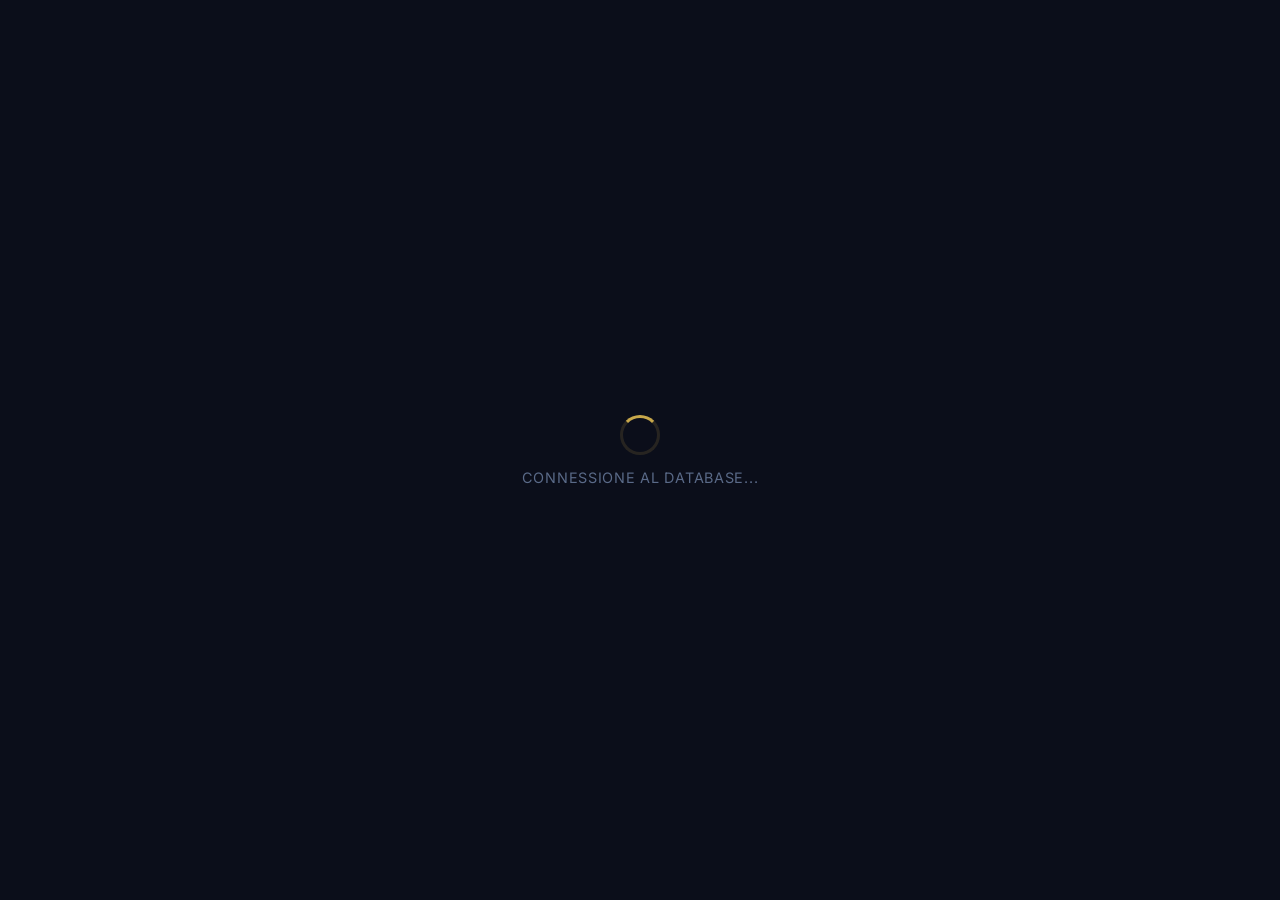
==== index.html @ 888bfb11 "Create index.html" ====
<!doctype html>
<html lang="it">
<head>
  <meta charset="utf-8">
  <meta name="viewport" content="width=device-width, initial-scale=1">
  <title>Arma dei Carabinieri — Staff Panel</title>
  <meta name="theme-color" content="#0b0e1a">
  <link rel="preconnect" href="https://fonts.googleapis.com">
  <link href="https://fonts.googleapis.com/css2?family=Playfair+Display:ital,wght@0,700;1,700&family=Inter:wght@400;500;600;700&display=swap" rel="stylesheet">
  <style>
    :root {
      --navy:   #0b0e1a;
      --navy2:  #111527;
      --navy3:  #161c30;
      --card:   rgba(17,21,39,0.97);
      --gold:   #c8a84b;
      --gold2:  #e8c96a;
      --gold-glow: rgba(200,168,75,0.18);
      --red:    #c8192e;
      --text:   #eef1fa;
      --text2:  #9aaac8;
      --muted:  #5a6a88;
      --border: rgba(200,168,75,0.18);
      --border2:rgba(255,255,255,0.07);
      --success:#3ecf8e;
      --warn:   #f59e0b;
      --danger: #ef4444;
      --blue:   #4a7fff;
      --shadow: 0 24px 64px rgba(0,0,0,0.75);
      --sidebar:272px;
      font-family: "Inter", -apple-system, sans-serif;
    }
    *, *::before, *::after { box-sizing: border-box; margin: 0; padding: 0; }
    html, body { min-height: 100%; background: var(--navy); color: var(--text); overflow-x: hidden; }
    button, input, select, textarea { font: inherit; }
    img { display: block; max-width: 100%; }
    .hidden { display: none !important; }

    /* ══ LOADING ══════════════════════════════════════════════════════════ */
    .loading-overlay {
      position: fixed; inset: 0; background: var(--navy);
      display: grid; place-items: center; z-index: 9999;
    }
    .loading-overlay .inner { text-align: center; }
    .loading-overlay .inner p { color: var(--muted); margin-top: 14px; font-size: 0.9rem; letter-spacing: 0.05em; }
    .spinner {
      width: 40px; height: 40px; border-radius: 50%;
      border: 3px solid rgba(200,168,75,0.15);
      border-top-color: var(--gold);
      animation: spin 0.8s linear infinite;
      margin: 0 auto;
    }
    @keyframes spin { to { transform: rotate(360deg); } }

    /* ══ LOGIN ════════════════════════════════════════════════════════════ */
    .login-wrap {
      min-height: 100vh;
      display: grid; grid-template-columns: 1fr 1fr;
    }
    .login-hero {
      position: relative;
      background:
        linear-gradient(135deg, rgba(11,14,26,0.92) 0%, rgba(11,14,26,0.6) 100%),
        url("https://images.unsplash.com/photo-1589829545856-d10d557cf95f?w=900&q=80") center/cover no-repeat;
      display: flex; flex-direction: column;
      justify-content: center; padding: 60px 56px;
      border-right: 1px solid var(--border);
    }
    .login-hero::before {
      content: "";
      position: absolute; inset: 0;
      background: linear-gradient(135deg, rgba(200,168,75,0.06) 0%, transparent 60%);
      pointer-events: none;
    }
    .hero-eyebrow {
      display: flex; align-items: center; gap: 10px;
      color: var(--gold); font-size: 0.72rem;
      text-transform: uppercase; letter-spacing: 0.2em;
      margin-bottom: 28px;
    }
    .hero-eyebrow::before {
      content: ""; width: 32px; height: 1px; background: var(--gold);
    }
    .hero-title {
      font-family: "Playfair Display", serif;
      font-size: clamp(2.8rem, 5vw, 4.2rem);
      line-height: 1.05; margin-bottom: 8px;
    }
    .hero-title em {
      font-style: italic; color: var(--gold);
    }
    .hero-motto {
      margin-top: 28px;
      border-left: 3px solid var(--gold);
      padding: 14px 18px;
      background: rgba(200,168,75,0.06);
      border-radius: 0 10px 10px 0;
    }
    .hero-motto p { font-size: 0.72rem; color: var(--gold); text-transform: uppercase; letter-spacing: 0.15em; margin-bottom: 6px; }
    .hero-motto blockquote { font-family: "Playfair Display", serif; font-style: italic; font-size: 1.15rem; color: var(--text); }
    .hero-motto cite { display: block; margin-top: 8px; font-size: 0.72rem; color: var(--muted); letter-spacing: 0.1em; text-transform: uppercase; }
    .login-side {
      display: flex; flex-direction: column;
      justify-content: center; align-items: center;
      padding: 48px 40px;
      background: var(--navy2);
    }
    .login-card {
      width: min(400px, 100%);
    }
    .login-logo {
      display: flex; flex-direction: column; align-items: center;
      margin-bottom: 32px; gap: 14px;
    }
    .login-logo img {
      width: 88px; height: 88px; object-fit: contain;
      filter: drop-shadow(0 8px 24px rgba(200,168,75,0.3));
    }
    .login-logo h1 { font-size: 1.1rem; font-weight: 700; letter-spacing: 0.04em; text-align: center; }
    .login-logo p { font-size: 0.75rem; color: var(--muted); letter-spacing: 0.1em; text-transform: uppercase; }
    .divider { height: 1px; background: var(--border2); margin: 0 0 24px; }
    .field { display: grid; gap: 6px; }
    .field label { font-size: 0.8rem; color: var(--text2); letter-spacing: 0.04em; text-transform: uppercase; }
    .field input, .field select, .field textarea {
      background: rgba(0,0,0,0.35);
      border: 1px solid rgba(255,255,255,0.09);
      border-radius: 10px; color: var(--text);
      padding: 12px 14px; outline: none; width: 100%;
      transition: border-color 0.2s, box-shadow 0.2s;
    }
    .field input:focus, .field select:focus, .field textarea:focus {
      border-color: rgba(200,168,75,0.5);
      box-shadow: 0 0 0 3px rgba(200,168,75,0.1);
    }
    .field select option { background: var(--navy2); }
    .stack { display: grid; gap: 14px; }
    .btn-gold {
      background: linear-gradient(135deg, var(--gold), #a8882e);
      color: #0b0e1a; font-weight: 700; font-size: 0.9rem;
      letter-spacing: 0.06em; text-transform: uppercase;
      border: none; border-radius: 10px;
      padding: 14px 18px; cursor: pointer; width: 100%;
      transition: filter 0.2s;
    }
    .btn-gold:hover { filter: brightness(1.1); }
    .btn-ghost {
      background: rgba(255,255,255,0.05);
      border: 1px solid rgba(255,255,255,0.1);
      color: var(--text); border-radius: 9px;
      padding: 9px 14px; cursor: pointer;
      transition: background 0.2s;
    }
    .btn-ghost:hover { background: rgba(255,255,255,0.09); }
    .btn-danger {
      background: linear-gradient(135deg, #ef4444, #b91c1c);
      color: #fff; font-weight: 700;
      border: none; border-radius: 9px;
      padding: 9px 14px; cursor: pointer;
    }
    .btn-sm { padding: 7px 12px; font-size: 0.82rem; }
    .btn-primary {
      background: linear-gradient(135deg, var(--gold), #a8882e);
      color: #0b0e1a; font-weight: 700;
      border: none; border-radius: 9px;
      padding: 10px 16px; cursor: pointer;
    }
    .error-msg { color: var(--danger); font-size: 0.85rem; }
    .demo-creds {
      background: rgba(200,168,75,0.07);
      border: 1px solid rgba(200,168,75,0.2);
      border-radius: 10px; padding: 12px 14px;
      font-size: 0.8rem; color: var(--text2); line-height: 1.7;
    }
    .demo-creds strong { color: var(--gold); display: block; margin-bottom: 4px; }

    /* ══ DASHBOARD ════════════════════════════════════════════════════════ */
    .dash-shell {
      display: grid;
      grid-template-columns: var(--sidebar) 1fr;
      min-height: 100vh;
    }
    .sidebar {
      position: sticky; top: 0; height: 100vh;
      background: var(--navy2);
      border-right: 1px solid var(--border);
      display: grid; grid-template-rows: auto 1fr auto;
      padding: 0; overflow-y: auto;
    }
    .sidebar-brand {
      display: flex; align-items: center; gap: 12px;
      padding: 20px 18px 18px;
      border-bottom: 1px solid var(--border2);
    }
    .sidebar-brand img {
      width: 44px; height: 44px; object-fit: contain;
      filter: drop-shadow(0 4px 12px rgba(200,168,75,0.25));
    }
    .sidebar-brand h2 { font-size: 0.9rem; font-weight: 700; line-height: 1.2; }
    .sidebar-brand p { font-size: 0.7rem; color: var(--muted); letter-spacing: 0.08em; text-transform: uppercase; }
    .nav-list { display: grid; gap: 2px; align-content: start; padding: 14px 10px; }
    .nav-btn {
      display: flex; align-items: center; gap: 10px;
      text-align: left; background: transparent;
      border: 1px solid transparent; border-radius: 10px;
      color: var(--text2); padding: 11px 12px; cursor: pointer;
      font-size: 0.88rem; transition: all 0.15s;
    }
    .nav-btn .ni { font-size: 1rem; width: 20px; text-align: center; }
    .nav-btn:hover { background: rgba(255,255,255,0.04); color: var(--text); }
    .nav-btn.active {
      background: linear-gradient(135deg, rgba(200,168,75,0.15), rgba(200,168,75,0.05));
      border-color: rgba(200,168,75,0.3);
      color: var(--gold);
    }
    .sidebar-user {
      display: flex; align-items: center; gap: 10px;
      padding: 14px 16px;
      border-top: 1px solid var(--border2);
    }
    .avatar {
      width: 38px; height: 38px; border-radius: 10px;
      object-fit: cover; border: 1px solid rgba(200,168,75,0.25);
      background: var(--navy3); flex-shrink: 0;
    }
    .avatar.lg { width: 72px; height: 72px; border-radius: 16px; }
    .su-info p { font-size: 0.86rem; font-weight: 600; }
    .su-info span { font-size: 0.72rem; color: var(--muted); }

    /* ══ MAIN ═════════════════════════════════════════════════════════════ */
    .main { padding: 20px; min-width: 0; background: var(--navy); }
    .topbar {
      display: flex; align-items: center; justify-content: space-between;
      background: var(--navy2); border: 1px solid var(--border);
      border-radius: 16px; padding: 16px 22px; margin-bottom: 20px;
      gap: 12px; flex-wrap: wrap;
    }
    .topbar-left .eyebrow {
      font-size: 0.7rem; color: var(--gold);
      text-transform: uppercase; letter-spacing: 0.15em; margin-bottom: 3px;
    }
    .topbar-left h1 { font-size: 1.35rem; font-weight: 700; letter-spacing: -0.02em; }
    .topbar-right { display: flex; align-items: center; gap: 10px; }
    .online-pill {
      display: flex; align-items: center; gap: 7px;
      background: rgba(255,255,255,0.04);
      border: 1px solid var(--border2);
      border-radius: 999px; padding: 8px 14px;
      font-size: 0.8rem; color: var(--text2);
    }
    .dot-green { width: 7px; height: 7px; border-radius: 50%; background: var(--success); box-shadow: 0 0 7px rgba(62,207,142,0.6); }
    .dot-off   { width: 7px; height: 7px; border-radius: 50%; background: var(--muted); }
    .section { display: none; }
    .section.active { display: block; }

    /* ══ STATS ════════════════════════════════════════════════════════════ */
    .stats-grid {
      display: grid; grid-template-columns: repeat(4,1fr);
      gap: 14px; margin-bottom: 20px;
    }
    .stat-card {
      background: var(--navy2); border: 1px solid var(--border);
      border-radius: 16px; padding: 18px 20px;
      position: relative; overflow: hidden;
    }
    .stat-card::after {
      content: ""; position: absolute;
      top: -30px; right: -30px;
      width: 80px; height: 80px; border-radius: 50%;
      background: var(--gold-glow); filter: blur(20px);
      pointer-events: none;
    }
    .stat-card .lbl { font-size: 0.72rem; color: var(--muted); text-transform: uppercase; letter-spacing: 0.1em; }
    .stat-card .val { font-size: 2.2rem; font-weight: 700; margin-top: 6px; }
    .val.gold  { color: var(--gold); }
    .val.red   { color: var(--red); }
    .val.blue  { color: var(--blue); }
    .val.green { color: var(--success); }

    /* ══ PANELS ═══════════════════════════════════════════════════════════ */
    .two-col { display: grid; grid-template-columns: 1fr 1fr; gap: 18px; }
    .panel {
      background: var(--navy2); border: 1px solid var(--border2);
      border-radius: 18px; padding: 20px;
    }
    .panel-head { display: flex; align-items: flex-start; justify-content: space-between; margin-bottom: 16px; gap: 8px; }
    .panel-head .eyebrow { font-size: 0.68rem; color: var(--gold); text-transform: uppercase; letter-spacing: 0.15em; margin-bottom: 3px; }
    .panel-head h3 { font-size: 0.98rem; font-weight: 700; }
    .feed { display: grid; gap: 9px; }
    .feed-item {
      background: rgba(0,0,0,0.2); border: 1px solid var(--border2);
      border-radius: 12px; padding: 12px 14px;
    }
    .feed-row { display: flex; align-items: center; justify-content: space-between; gap: 8px; margin-bottom: 4px; }
    .feed-title { display: flex; align-items: center; gap: 9px; }
    .badge {
      width: 32px; height: 32px; border-radius: 9px;
      display: grid; place-items: center; font-size: 0.9rem; flex-shrink: 0;
    }
    .badge.warn { background: rgba(245,158,11,0.15); color: var(--warn); }
    .badge.kick { background: rgba(74,127,255,0.15); color: var(--blue); }
    .badge.ban  { background: rgba(239,68,68,0.15);  color: var(--danger); }
    .badge.op   { background: rgba(62,207,142,0.15); color: var(--success); }
    .badge.command { background: rgba(200,168,75,0.15); color: var(--gold); }
    .chip {
      font-size: 0.72rem; border-radius: 999px; padding: 3px 10px;
      background: rgba(200,168,75,0.1); color: var(--gold);
      border: 1px solid rgba(200,168,75,0.2); white-space: nowrap;
    }
    .chip.blue  { background: rgba(74,127,255,0.1);  color: var(--blue);    border-color: rgba(74,127,255,0.2); }
    .chip.green { background: rgba(62,207,142,0.1);  color: var(--success); border-color: rgba(62,207,142,0.2); }
    .chip.red   { background: rgba(239,68,68,0.1);   color: var(--danger);  border-color: rgba(239,68,68,0.2); }
    .text-muted { color: var(--muted); font-size: 0.8rem; }
    .grade-pill {
      display: inline-flex; align-items: center;
      border-radius: 999px; padding: 4px 12px;
      font-size: 0.75rem; font-weight: 600;
      background: rgba(200,168,75,0.1); color: var(--gold);
      border: 1px solid rgba(200,168,75,0.25);
    }
    .members-grid { display: grid; grid-template-columns: repeat(auto-fill, minmax(210px,1fr)); gap: 14px; }
    .member-card {
      background: rgba(0,0,0,0.2); border: 1px solid var(--border2);
      border-radius: 14px; padding: 16px; display: grid; gap: 10px;
    }
    .member-head { display: flex; align-items: center; gap: 11px; }
    .member-info p { font-weight: 600; font-size: 0.92rem; }
    .member-info span { font-size: 0.75rem; color: var(--muted); }
    .table-wrap { overflow-x: auto; }
    table { width: 100%; border-collapse: collapse; }
    th, td { padding: 11px 12px; text-align: left; border-bottom: 1px solid var(--border2); font-size: 0.85rem; }
    th { color: var(--text2); font-weight: 600; font-size: 0.72rem; text-transform: uppercase; letter-spacing: 0.08em; }
    td { color: var(--text2); }
    td strong { color: var(--text); }
    .op-status { display: flex; align-items: center; gap: 6px; font-size: 0.8rem; }
    .roblox-result {
      display: none; align-items: center; gap: 12px;
      padding: 12px 14px; background: rgba(200,168,75,0.06);
      border: 1px solid rgba(200,168,75,0.2); border-radius: 12px;
    }
    .roblox-result.show { display: flex; }
    .toast-wrap { position: fixed; bottom: 18px; right: 18px; display: grid; gap: 8px; z-index: 999; pointer-events: none; }
    .toast {
      background: var(--navy2); border: 1px solid var(--border);
      border-radius: 12px; padding: 13px 16px;
      min-width: 220px; box-shadow: var(--shadow);
      pointer-events: auto;
    }
    .toast strong { display: block; font-size: 0.88rem; }
    .toast p { color: var(--muted); font-size: 0.8rem; margin-top: 3px; }

    @media (max-width: 1100px) {
      .login-wrap { grid-template-columns: 1fr; }
      .login-hero { display: none; }
      .stats-grid { grid-template-columns: repeat(2,1fr); }
      .two-col { grid-template-columns: 1fr; }
    }
    @media (max-width: 780px) {
      .dash-shell { grid-template-columns: 1fr; }
      .sidebar { position: relative; height: auto; }
      .nav-list { display: none; }
      .nav-list.open { display: grid; }
      .stats-grid { grid-template-columns: repeat(2,1fr); }
    }
    @media (max-width: 480px) {
      .stats-grid { grid-template-columns: 1fr; }
      .main { padding: 12px; }
      .login-side { padding: 32px 20px; }
    }
  </style>
</head>
<body>

<!-- LOADING -->
<div id="loading-overlay" class="loading-overlay">
  <div class="inner">
    <div class="spinner"></div>
    <p>CONNESSIONE AL DATABASE...</p>
  </div>
</div>

<!-- LOGIN -->
<div id="login-screen" class="login-wrap hidden">

  <!-- Hero sinistra -->
  <div class="login-hero">
    <p class="hero-eyebrow">Repubblica Italiana — Arma dei Carabinieri</p>
    <h1 class="hero-title">Nei Secoli<br><em>Fedele.</em></h1>
    <p style="color:var(--text2);margin-top:16px;max-width:380px;line-height:1.7;font-size:0.92rem;">
      Pannello di gestione riservato al personale dell'Arma. Accesso consentito solo al personale autorizzato.
    </p>
    <div class="hero-motto">
      <p>Motto dell'Arma</p>
      <blockquote>«Nei secoli fedele»</blockquote>
      <cite>— Tradizione dell'Arma —</cite>
    </div>
  </div>

  <!-- Form destra -->
  <div class="login-side">
    <div class="login-card">
      <div class="login-logo">
        <img src="https://res.cloudinary.com/dajjun43n/image/upload/v1776556698/occofjisvhzbzgfdn6qc.webp" alt="Arma dei Carabinieri">
        <h1>Arma dei Carabinieri</h1>
        <p>Staff Panel — Accesso Riservato</p>
      </div>
      <div class="divider"></div>
      <form id="login-form" class="stack">
        <label class="field">
          <label>Username</label>
          <input id="login-user" type="text" autocomplete="username" placeholder="Il tuo username">
        </label>
        <label class="field">
          <label>Password</label>
          <input id="login-pass" type="password" autocomplete="current-password" placeholder="••••••••">
        </label>
        <button class="btn-gold" type="submit">ACCEDI AL PANNELLO</button>
        <p id="login-err" class="error-msg hidden"></p>
        <div class="demo-creds">
          <strong>Credenziali test</strong>
          comandante / Carabinieri2025!<br>
          maresciallo / Carabinieri2025!
        </div>
      </form>
    </div>
  </div>
</div>

<!-- DASHBOARD -->
<div id="dash" class="dash-shell hidden">
  <aside class="sidebar">
    <div class="sidebar-brand">
      <img src="https://res.cloudinary.com/dajjun43n/image/upload/v1776556698/occofjisvhzbzgfdn6qc.webp" alt="logo">
      <div>
        <h2>Carabinieri</h2>
        <p>Staff Panel</p>
      </div>
    </div>
    <nav class="nav-list" id="nav-list">
      <button class="nav-btn active" data-sec="dashboard"><span class="ni">📊</span>Dashboard</button>
      <button class="nav-btn" data-sec="personale"><span class="ni">👥</span>Personale</button>
      <button class="nav-btn" data-sec="sanzioni"><span class="ni">⚖️</span>Sanzioni</button>
      <button class="nav-btn" data-sec="operazioni"><span class="ni">🎯</span>Operazioni</button>
      <button class="nav-btn" data-sec="logs"><span class="ni">📋</span>Logs</button>
      <button class="nav-btn" id="nav-comando" data-sec="comando"><span class="ni">🎖️</span>Comando</button>
      <button class="nav-btn" data-sec="profilo"><span class="ni">👤</span>Profilo</button>
    </nav>
    <div class="sidebar-user">
      <img id="sb-avatar" class="avatar" src="" alt="avatar">
      <div class="su-info">
        <p id="sb-name">—</p>
        <span id="sb-grade">—</span>
      </div>
    </div>
  </aside>

  <main class="main">
    <header class="topbar">
      <div class="topbar-left">
        <p class="eyebrow">Arma dei Carabinieri — Staff Panel</p>
        <h1 id="page-title">Dashboard</h1>
      </div>
      <div class="topbar-right">
        <div class="online-pill"><span class="dot-green"></span><span id="online-count">0 online</span></div>
        <button id="logout-btn" class="btn-danger btn-sm">Logout</button>
      </div>
    </header>

    <!-- DASHBOARD -->
    <div id="sec-dashboard" class="section active">
      <div class="stats-grid" id="stats-grid"></div>
      <div class="two-col">
        <div class="panel">
          <div class="panel-head"><div><p class="eyebrow">Live Feed</p><h3>Azioni recenti</h3></div></div>
          <div class="feed" id="feed-recent"></div>
        </div>
        <div class="panel">
          <div class="panel-head"><div><p class="eyebrow">Operazioni</p><h3>Attive ora</h3></div></div>
          <div class="feed" id="feed-ops"></div>
        </div>
      </div>
    </div>

    <!-- PERSONALE -->
    <div id="sec-personale" class="section">
      <div class="panel" style="margin-bottom:18px;">
        <div class="panel-head"><div><p class="eyebrow">Roblox API</p><h3>Cerca e aggiungi carabiniere</h3></div></div>
        <div class="stack" style="max-width:500px;">
          <div style="display:grid;grid-template-columns:1fr auto;gap:8px;">
            <input id="rb-input" type="text" placeholder="Username Roblox" style="background:rgba(0,0,0,0.35);border:1px solid rgba(255,255,255,0.09);border-radius:10px;color:var(--text);padding:11px 14px;outline:none;">
            <button id="rb-btn" class="btn-ghost">Cerca</button>
          </div>
          <div id="rb-result" class="roblox-result">
            <img id="rb-avatar" src="" alt="avatar" style="width:46px;height:46px;border-radius:10px;object-fit:cover;border:1px solid rgba(200,168,75,0.3);">
            <div style="flex:1;"><strong id="rb-name"></strong><p class="text-muted" id="rb-id"></p></div>
            <button id="rb-add" class="btn-primary btn-sm">Aggiungi</button>
          </div>
        </div>
      </div>
      <div class="members-grid" id="members-grid"></div>
    </div>

    <!-- SANZIONI -->
    <div id="sec-sanzioni" class="section">
      <div class="two-col">
        <div class="panel">
          <div class="panel-head">
            <div><p class="eyebrow">Moderazione</p><h3>Emetti sanzione</h3></div>
            <span class="chip">3 warn = ban 24h</span>
          </div>
          <form id="sanction-form" class="stack">
            <label class="field"><label>Carabiniere</label><select id="s-target"></select></label>
            <label class="field"><label>Tipo</label>
              <select id="s-type">
                <option value="warn">⚠️ Warn</option>
                <option value="kick">👢 Kick</option>
                <option value="ban">🚫 Ban</option>
              </select>
            </label>
            <label class="field"><label>Motivo</label><textarea id="s-reason" rows="3" placeholder="Motivo della sanzione"></textarea></label>
            <label class="field hidden" id="ban-dur-wrap"><label>Durata ban</label>
              <select id="s-dur">
                <option value="24">24 ore</option>
                <option value="48">48 ore</option>
                <option value="168">7 giorni</option>
                <option value="0">Permanente</option>
              </select>
            </label>
            <button class="btn-gold" type="submit">EMETTI SANZIONE</button>
          </form>
        </div>
        <div class="panel">
          <div class="panel-head"><div><p class="eyebrow">Registro</p><h3>Sanzioni recenti</h3></div></div>
          <div class="feed" id="sanctions-feed"></div>
        </div>
      </div>
    </div>

    <!-- OPERAZIONI -->
    <div id="sec-operazioni" class="section">
      <div class="two-col">
        <div class="panel">
          <div class="panel-head"><div><p class="eyebrow">Nuova operazione</p><h3>Avvia</h3></div></div>
          <form id="op-form" class="stack">
            <label class="field"><label>Nome operazione</label><input id="op-name" type="text" placeholder="Es. Operazione Aquila"></label>
            <label class="field"><label>Tipo</label>
              <select id="op-type">
                <option value="pattuglia">Pattuglia</option>
                <option value="arresto">Arresto</option>
                <option value="inseguimento">Inseguimento</option>
                <option value="perquisizione">Perquisizione</option>
                <option value="altro">Altro</option>
              </select>
            </label>
            <label class="field"><label>Note</label><textarea id="op-notes" rows="3" placeholder="Dettagli operazione"></textarea></label>
            <button class="btn-gold" type="submit">AVVIA OPERAZIONE</button>
          </form>
        </div>
        <div class="panel">
          <div class="panel-head"><div><p class="eyebrow">Storico</p><h3>Tutte le operazioni</h3></div></div>
          <div class="feed" id="ops-feed"></div>
        </div>
      </div>
    </div>

    <!-- LOGS -->
    <div id="sec-logs" class="section">
      <div class="panel">
        <div class="panel-head"><div><p class="eyebrow">Archivio completo</p><h3>Log attività</h3></div></div>
        <div class="table-wrap">
          <table>
            <thead><tr><th>Tipo</th><th>Soggetto</th><th>Motivo</th><th>Staff</th><th>Data</th></tr></thead>
            <tbody id="logs-tbody"></tbody>
          </table>
        </div>
      </div>
    </div>

    <!-- COMANDO -->
    <div id="sec-comando" class="section">
      <div class="two-col">
        <div class="panel">
          <div class="panel-head"><div><p class="eyebrow">Gestione staff</p><h3>Aggiungi membro</h3></div></div>
          <div id="cmd-form-wrap">
            <form id="staff-form" class="stack">
              <label class="field"><label>Username login</label><input id="n-user" type="text" placeholder="username"></label>
              <label class="field"><label>Nome Roblox</label><input id="n-roblox" type="text" placeholder="Username Roblox"></label>
              <label class="field"><label>Nome visualizzato</label><input id="n-display" type="text" placeholder="Nome e Cognome"></label>
              <label class="field"><label>Grado</label>
                <select id="n-grade">
                  <option>Carabiniere</option><option>Appuntato</option>
                  <option>Brigadiere</option><option>Maresciallo</option>
                  <option>Tenente</option><option>Capitano</option>
                  <option>Comandante</option>
                </select>
              </label>
              <label class="field"><label>Password temporanea</label><input id="n-pass" type="password" placeholder="Min 8 caratteri"></label>
              <button class="btn-gold" type="submit">AGGIUNGI MEMBRO</button>
            </form>
          </div>
          <div id="cmd-lock" class="hidden" style="color:var(--muted);padding:24px;text-align:center;border:1px dashed rgba(255,255,255,0.1);border-radius:12px;font-size:0.88rem;">
            🔒 Solo Capitano e Comandante possono accedere a quest'area.
          </div>
        </div>
        <div class="panel">
          <div class="panel-head"><div><p class="eyebrow">Organico</p><h3>Tutti i membri staff</h3></div></div>
          <div class="members-grid" id="staff-grid"></div>
        </div>
      </div>
    </div>

    <!-- PROFILO -->
    <div id="sec-profilo" class="section">
      <div class="two-col">
        <div class="panel">
          <div class="panel-head"><div><p class="eyebrow">Il tuo profilo</p><h3>Modifica dati</h3></div></div>
          <div style="display:flex;align-items:center;gap:16px;margin-bottom:22px;">
            <img id="prof-avatar" class="avatar lg" src="" alt="avatar">
            <div>
              <p id="prof-name" style="font-size:1.1rem;font-weight:700;"></p>
              <p id="prof-grade" class="text-muted" style="margin-top:4px;"></p>
            </div>
          </div>
          <form id="profile-form" class="stack">
            <label class="field"><label>Nome visualizzato</label><input id="p-display" type="text"></label>
            <label class="field"><label>Nome Roblox</label><input id="p-roblox" type="text"></label>
            <button class="btn-gold" type="submit">SALVA MODIFICHE</button>
          </form>
        </div>
        <div class="panel">
          <div class="panel-head"><div><p class="eyebrow">Sicurezza</p><h3>Cambia password</h3></div></div>
          <form id="pass-form" class="stack">
            <label class="field"><label>Password attuale</label><input id="pw-old" type="password" placeholder="Password attuale"></label>
            <label class="field"><label>Nuova password</label><input id="pw-new" type="password" placeholder="Min 8 caratteri"></label>
            <label class="field"><label>Conferma</label><input id="pw-confirm" type="password" placeholder="Ripeti la nuova password"></label>
            <button class="btn-gold" type="submit">AGGIORNA PASSWORD</button>
          </form>
        </div>
      </div>
    </div>

  </main>
</div>

<div id="toast-wrap" class="toast-wrap"></div>

<script type="module">
  import { createClient } from "https://cdn.jsdelivr.net/npm/@supabase/supabase-js@2/+esm";

  const SUPABASE_URL     = "https://zaxqbfdcpdeemddaclzjy.supabase.co";
  const SUPABASE_ANON_KEY = "eyJhbGciOiJIUzI1NiIsInR5cCI6IkpXVCJ9.eyJpc3MiOiJzdXBhYmFzZSIsInJlZiI6InpheHFiZmRjcGRlZW1kYWNsemp5Iiwicm9sZSI6ImFub24iLCJpYXQiOjE3NzY1MzE2NjgsImV4cCI6MjA5MjEwNzY2OH0.Vzh9Gxubu0QZlHJmcw8-sWMjy3zl946VX0PLcWXQU4Q";
  const sb = createClient(SUPABASE_URL, SUPABASE_ANON_KEY);

  const LOGO = "https://res.cloudinary.com/dajjun43n/image/upload/v1776556698/occofjisvhzbzgfdn6qc.webp";
  const FALLBACK = "https://tr.rbxcdn.com/180DAY-6f5f2d2f73728d0f0d3a56d98d0d2178/150/150/AvatarHeadshot/Png";
  const CMD_GRADES = ["Capitano","Comandante"];
  const robloxCache = {};
  let currentUser = null;

  // ── utils ──────────────────────────────────────────────────────────────
  const $ = id => document.getElementById(id);
  const fmt = iso => iso ? new Date(iso).toLocaleString("it-IT") : "—";

  function toast(title, msg = "", color = "var(--gold)") {
    const el = document.createElement("article");
    el.className = "toast";
    el.innerHTML = `<strong style="color:${color}">${title}</strong>${msg ? `<p>${msg}</p>` : ""}`;
    $("toast-wrap").appendChild(el);
    setTimeout(() => el.remove(), 3200);
  }

  function setSection(name) {
    document.querySelectorAll(".section").forEach(s => s.classList.remove("active"));
    document.querySelectorAll(".nav-btn").forEach(b => b.classList.remove("active"));
    const s = $("sec-" + name); if (s) s.classList.add("active");
    const b = document.querySelector(`[data-sec="${name}"]`); if (b) b.classList.add("active");
    const titles = { dashboard:"Dashboard", personale:"Personale", sanzioni:"Sanzioni", operazioni:"Operazioni", logs:"Logs", comando:"Comando", profilo:"Profilo" };
    $("page-title").textContent = titles[name] || name;
  }

  async function hashPw(pw) {
    const buf = await crypto.subtle.digest("SHA-256", new TextEncoder().encode(pw));
    return Array.from(new Uint8Array(buf)).map(b => b.toString(16).padStart(2,"0")).join("");
  }

  async function fetchRoblox(username) {
    if (!username) return { userId: null, avatarUrl: FALLBACK };
    if (robloxCache[username]) return robloxCache[username];
    try {
      const r = await fetch("/api/roblox?username=" + encodeURIComponent(username));
      const d = r.ok ? await r.json() : { userId: null, avatarUrl: FALLBACK };
      robloxCache[username] = d; return d;
    } catch { return { userId: null, avatarUrl: FALLBACK }; }
  }

  function chipHtml(type) {
    const map = { warn:["warn","⚠️ WARN"], kick:["blue","👢 KICK"], ban:["red","🚫 BAN"], op:["green","🎯 OP"], command:["","⌨️ CMD"] };
    const [cls, label] = map[type] || ["","?"];
    return `<span class="chip ${cls}">${label}</span>`;
  }
  function badgeHtml(type) {
    const icons = { warn:"⚠️", kick:"👢", ban:"🚫", op:"🎯", command:"⌨️" };
    return `<div class="badge ${type}">${icons[type]||"📌"}</div>`;
  }
  function gradeColor(g) {
    return { Comandante:"var(--red)", Capitano:"var(--gold)", Tenente:"var(--blue)", Maresciallo:"var(--success)" }[g] || "var(--muted)";
  }

  // ── render ─────────────────────────────────────────────────────────────
  async function renderDashboard() {
    const [{ data: logs }, { data: ops }, { data: staff }] = await Promise.all([
      sb.from("logs").select("*").order("created_at",{ascending:false}).limit(50),
      sb.from("operations").select("*").eq("status","active").order("created_at",{ascending:false}),
      sb.from("staff").select("online")
    ]);
    const today = new Date().toDateString();
    let warns=0, kicks=0, bans=0, online=0;
    (logs||[]).forEach(l => {
      if (new Date(l.created_at).toDateString()===today) {
        if(l.type==="warn") warns++;
        if(l.type==="kick") kicks++;
        if(l.type==="ban")  bans++;
      }
    });
    (staff||[]).forEach(s => { if(s.online) online++; });
    $("online-count").textContent = online + " online";
    $("stats-grid").innerHTML = [
      {lbl:"Warn oggi",  val:warns,  cls:"gold"},
      {lbl:"Kick oggi",  val:kicks,  cls:"blue"},
      {lbl:"Ban oggi",   val:bans,   cls:"red"},
      {lbl:"Staff online",val:online,cls:"green"}
    ].map(c=>`<div class="stat-card"><p class="lbl">${c.lbl}</p><p class="val ${c.cls}">${c.val}</p></div>`).join("");

    $("feed-recent").innerHTML = (logs||[]).slice(0,6).map(l=>`
      <div class="feed-item">
        <div class="feed-row"><div class="feed-title">${badgeHtml(l.type)}<strong>${l.subject_name}</strong></div>${chipHtml(l.type)}</div>
        <p class="text-muted">${l.staff_name} · ${fmt(l.created_at)}</p>
      </div>`).join("") || "<p class='text-muted'>Nessuna azione recente.</p>";

    $("feed-ops").innerHTML = (ops||[]).slice(0,5).map(o=>`
      <div class="feed-item">
        <div class="feed-row"><strong>${o.name}</strong><span class="chip green">${o.type}</span></div>
        <p class="text-muted">${o.staff_name} · ${fmt(o.created_at)}</p>
      </div>`).join("") || "<p class='text-muted'>Nessuna operazione attiva.</p>";
  }

  async function renderPersonale() {
    const { data } = await sb.from("members").select("*").order("display_name");
    $("members-grid").innerHTML = (data||[]).map(m=>`
      <div class="member-card">
        <div class="member-head">
          <img class="avatar" src="${m.avatar_url||FALLBACK}" alt="${m.display_name}">
          <div class="member-info"><p>${m.display_name}</p><span>@${m.roblox_name}</span></div>
        </div>
        <span class="grade-pill" style="color:${gradeColor(m.grade)};border-color:${gradeColor(m.grade)}40;background:${gradeColor(m.grade)}15">${m.grade||"—"}</span>
        <p class="text-muted">Warn: ${m.warns||0} · Ban: ${m.active_ban_until?"Attivo":"No"}</p>
      </div>`).join("") || "<p class='text-muted'>Nessun membro.</p>";
  }

  async function renderSanzioni() {
    const { data: members } = await sb.from("members").select("id,display_name").order("display_name");
    $("s-target").innerHTML = (members||[]).map(m=>`<option value="${m.id}">${m.display_name}</option>`).join("");
    const { data: logs } = await sb.from("logs").select("*").in("type",["warn","kick","ban"]).order("created_at",{ascending:false}).limit(30);
    $("sanctions-feed").innerHTML = (logs||[]).map(l=>`
      <div class="feed-item">
        <div class="feed-row"><div class="feed-title">${badgeHtml(l.type)}<strong>${l.subject_name}</strong></div>${chipHtml(l.type)}</div>
        <p class="text-muted">${l.reason||"—"}</p>
        <p class="text-muted">${l.staff_name} · ${fmt(l.created_at)}</p>
      </div>`).join("") || "<p class='text-muted'>Nessuna sanzione.</p>";
  }

  async function renderOperazioni() {
    const { data: ops } = await sb.from("operations").select("*").order("created_at",{ascending:false}).limit(40);
    $("ops-feed").innerHTML = (ops||[]).map(o=>`
      <div class="feed-item">
        <div class="feed-row">
          <strong>${o.name}</strong>
          <div style="display:flex;gap:6px;align-items:center;">
            <span class="chip ${o.status==="active"?"green":""}">${o.type}</span>
            <div class="op-status"><div class="${o.status==="active"?"dot-green":"dot-off"}"></div>${o.status==="active"?"Attiva":"Chiusa"}</div>
            ${o.status==="active"?`<button class="btn-ghost btn-sm" data-close="${o.id}">Chiudi</button>`:""}
          </div>
        </div>
        <p class="text-muted">${o.notes||""}</p>
        <p class="text-muted">${o.staff_name} · ${fmt(o.created_at)}</p>
      </div>`).join("") || "<p class='text-muted'>Nessuna operazione.</p>";

    document.querySelectorAll("[data-close]").forEach(btn => {
      btn.addEventListener("click", async () => {
        await sb.from("operations").update({status:"closed"}).eq("id", btn.getAttribute("data-close"));
        toast("Operazione chiusa","","var(--success)");
        renderOperazioni(); renderDashboard();
      });
    });
  }

  async function renderLogs() {
    const { data } = await sb.from("logs").select("*").order("created_at",{ascending:false}).limit(100);
    $("logs-tbody").innerHTML = (data||[]).map(l=>`
      <tr><td>${chipHtml(l.type)}</td><td><strong>${l.subject_name}</strong></td><td>${l.reason||"—"}</td><td>${l.staff_name}</td><td>${fmt(l.created_at)}</td></tr>
    `).join("") || `<tr><td colspan="5" class="text-muted">Nessun log.</td></tr>`;
  }

  async function renderComando() {
    const can = CMD_GRADES.includes(currentUser?.role);
    $("cmd-form-wrap").classList.toggle("hidden", !can);
    $("cmd-lock").classList.toggle("hidden", can);
    const { data } = await sb.from("staff").select("*").order("display_name");
    $("staff-grid").innerHTML = (data||[]).map(s=>`
      <div class="member-card">
        <div class="member-head">
          <img class="avatar" src="${s.avatar_url||FALLBACK}" alt="${s.display_name}">
          <div class="member-info"><p>${s.display_name}</p><span>@${s.username}</span></div>
        </div>
        <span class="grade-pill" style="color:${gradeColor(s.role)};border-color:${gradeColor(s.role)}40;background:${gradeColor(s.role)}15">${s.role}</span>
        <div class="op-status"><div class="${s.online?"dot-green":"dot-off"}"></div>${s.online?"Online":"Offline"}</div>
      </div>`).join("") || "<p class='text-muted'>Nessuno staff.</p>";
  }

  function renderProfilo() {
    if (!currentUser) return;
    $("prof-avatar").src = currentUser.avatar_url || FALLBACK;
    $("prof-name").textContent = currentUser.display_name;
    $("prof-grade").textContent = currentUser.role + " · @" + currentUser.username;
    $("p-display").value = currentUser.display_name;
    $("p-roblox").value = currentUser.roblox_name || "";
  }

  // ── init dashboard ─────────────────────────────────────────────────────
  async function initDash() {
    $("sb-avatar").src = currentUser.avatar_url || FALLBACK;
    $("sb-name").textContent = currentUser.display_name;
    $("sb-grade").textContent = currentUser.role;
    $("nav-comando").classList.toggle("hidden", !CMD_GRADES.includes(currentUser.role));
    await renderDashboard();
    renderProfilo();

    document.querySelectorAll(".nav-btn").forEach(btn => {
      btn.addEventListener("click", async () => {
        const sec = btn.getAttribute("data-sec");
        setSection(sec);
        if (sec==="personale")  await renderPersonale();
        if (sec==="sanzioni")   await renderSanzioni();
        if (sec==="operazioni") await renderOperazioni();
        if (sec==="logs")       await renderLogs();
        if (sec==="comando")    await renderComando();
        if (sec==="profilo")    renderProfilo();
      });
    });

    $("logout-btn").addEventListener("click", async () => {
      await sb.from("staff").update({online:false}).eq("id", currentUser.id);
      currentUser = null;
      $("dash").classList.add("hidden");
      $("login-screen").classList.remove("hidden");
    });

    // Sanzione
    $("s-type").addEventListener("change", () => {
      $("ban-dur-wrap").classList.toggle("hidden", $("s-type").value !== "ban");
    });
    $("sanction-form").addEventListener("submit", async e => {
      e.preventDefault();
      const memberId = $("s-target").value;
      const type = $("s-type").value;
      const reason = $("s-reason").value.trim() || "Motivo non specificato";
      const { data: m } = await sb.from("members").select("*").eq("id", memberId).single();
      if (!m) return;
      let expiresAt = null;
      if (type==="warn") {
        const nw = (m.warns||0)+1;
        const upd = { warns:nw, last_reason:reason };
        if (nw>=3) {
          expiresAt = new Date(Date.now()+24*3600*1000).toISOString();
          upd.active_ban_until = expiresAt;
          await sb.from("logs").insert({type:"ban",subject_name:m.display_name,subject_id:m.id,reason:"Auto-ban: 3 warn",staff_name:currentUser.display_name,staff_id:currentUser.id,expires_at:expiresAt});
          toast("Auto-ban attivato", m.display_name+" bannato 24h","var(--danger)");
        }
        await sb.from("members").update(upd).eq("id",memberId);
      } else if (type==="kick") {
        await sb.from("members").update({last_reason:reason}).eq("id",memberId);
      } else if (type==="ban") {
        const h = parseInt($("s-dur").value);
        expiresAt = h>0 ? new Date(Date.now()+h*3600*1000).toISOString() : null;
        await sb.from("members").update({active_ban_until:expiresAt,last_reason:reason}).eq("id",memberId);
      }
      await sb.from("logs").insert({type,subject_name:m.display_name,subject_id:m.id,reason,staff_name:currentUser.display_name,staff_id:currentUser.id,expires_at:expiresAt});
      toast("Sanzione emessa", type.toUpperCase()+" per "+m.display_name,"var(--warn)");
      e.target.reset(); $("ban-dur-wrap").classList.add("hidden");
      renderSanzioni(); renderDashboard();
    });

    // Operazione
    $("op-form").addEventListener("submit", async e => {
      e.preventDefault();
      const name = $("op-name").value.trim(); if (!name) return;
      await sb.from("operations").insert({name,type:$("op-type").value,notes:$("op-notes").value.trim(),status:"active",staff_name:currentUser.display_name,staff_id:currentUser.id});
      await sb.from("logs").insert({type:"op",subject_name:name,reason:$("op-type").value,staff_name:currentUser.display_name,staff_id:currentUser.id});
      toast("Operazione avviata", name,"var(--success)");
      e.target.reset(); renderOperazioni(); renderDashboard();
    });

    // Staff form
    $("staff-form").addEventListener("submit", async e => {
      e.preventDefault();
      if (!CMD_GRADES.includes(currentUser.role)) return;
      const user=$("n-user").value.trim(), roblox=$("n-roblox").value.trim(), display=$("n-display").value.trim(), pass=$("n-pass").value;
      if (!user||!display||!pass) { toast("Errore","Compila tutti i campi","var(--danger)"); return; }
      const hash = await hashPw(pass);
      const { avatarUrl } = await fetchRoblox(roblox);
      const { error } = await sb.from("staff").insert({username:user,password_hash:hash,display_name:display,role:$("n-grade").value,roblox_name:roblox,avatar_url:avatarUrl,online:false});
      if (error) { toast("Errore",error.message,"var(--danger)"); return; }
      toast("Staff aggiunto", display,"var(--success)");
      e.target.reset(); renderComando();
    });

    // Profilo
    $("profile-form").addEventListener("submit", async e => {
      e.preventDefault();
      const display=$("p-display").value.trim(), roblox=$("p-roblox").value.trim();
      const { avatarUrl } = await fetchRoblox(roblox);
      await sb.from("staff").update({display_name:display,roblox_name:roblox,avatar_url:avatarUrl}).eq("id",currentUser.id);
      Object.assign(currentUser,{display_name:display,roblox_name:roblox,avatar_url:avatarUrl});
      renderProfilo(); $("sb-avatar").src=avatarUrl; $("sb-name").textContent=display;
      toast("Profilo aggiornato","","var(--success)");
    });

    // Password
    $("pass-form").addEventListener("submit", async e => {
      e.preventDefault();
      const oldPw=$("pw-old").value, newPw=$("pw-new").value, conf=$("pw-confirm").value;
      if (newPw!==conf) { toast("Errore","Le password non coincidono","var(--danger)"); return; }
      if (newPw.length<8) { toast("Errore","Minimo 8 caratteri","var(--danger)"); return; }
      if (await hashPw(oldPw)!==currentUser.password_hash) { toast("Errore","Password attuale errata","var(--danger)"); return; }
      const h = await hashPw(newPw);
      await sb.from("staff").update({password_hash:h}).eq("id",currentUser.id);
      currentUser.password_hash=h;
      toast("Password aggiornata","","var(--success)"); e.target.reset();
    });

    // Roblox search
    $("rb-btn").addEventListener("click", doRobloxSearch);
    $("rb-input").addEventListener("keydown", e => { if(e.key==="Enter"){e.preventDefault();doRobloxSearch();} });
    $("rb-add").addEventListener("click", addMember);
  }

  let rbData = null;
  async function doRobloxSearch() {
    const u = $("rb-input").value.trim(); if (!u) return;
    $("rb-btn").textContent="..."; $("rb-btn").disabled=true;
    $("rb-result").classList.remove("show");
    rbData = await fetchRoblox(u);
    $("rb-btn").textContent="Cerca"; $("rb-btn").disabled=false;
    if (!rbData.userId) { toast("Non trovato","Nessun utente: "+u,"var(--danger)"); return; }
    $("rb-avatar").src = rbData.avatarUrl;
    $("rb-name").textContent = rbData.username||u;
    $("rb-id").textContent = "ID: "+rbData.userId;
    $("rb-result").classList.add("show");
  }

  async function addMember() {
    if (!rbData) return;
    const name = rbData.username || $("rb-input").value.trim();
    const { data: ex } = await sb.from("members").select("id").eq("roblox_name",name).single();
    if (ex) { toast("Già presente",name+" è già nel registro"); return; }
    await sb.from("members").insert({roblox_name:name,display_name:name,avatar_url:rbData.avatarUrl,warns:0,grade:"Carabiniere"});
    toast("Aggiunto",name,"var(--success)");
    $("rb-result").classList.remove("show"); $("rb-input").value=""; rbData=null;
    renderPersonale();
  }

  // ── boot ───────────────────────────────────────────────────────────────
  async function boot() {
    try {
      await sb.from("staff").select("id").limit(1);
    } catch { /* continua comunque */ }
    $("loading-overlay").classList.add("hidden");
    $("login-screen").classList.remove("hidden");
  }

  $("login-form").addEventListener("submit", async e => {
    e.preventDefault();
    const username = $("login-user").value.trim();
    const password = $("login-pass").value;
    const errEl = $("login-err");
    errEl.classList.add("hidden");
    try {
      const hash = await hashPw(password);
      const { data, error } = await sb.from("staff").select("*").eq("username",username).eq("password_hash",hash).single();
      if (error||!data) throw new Error("Credenziali non valide");
      currentUser = data;
      await sb.from("staff").update({online:true}).eq("id",currentUser.id);
      $("login-screen").classList.add("hidden");
      $("dash").classList.remove("hidden");
      await initDash();
    } catch (err) {
      errEl.textContent = err.message;
      errEl.classList.remove("hidden");
    }
  });

  boot();
</script>
</body>
</html>
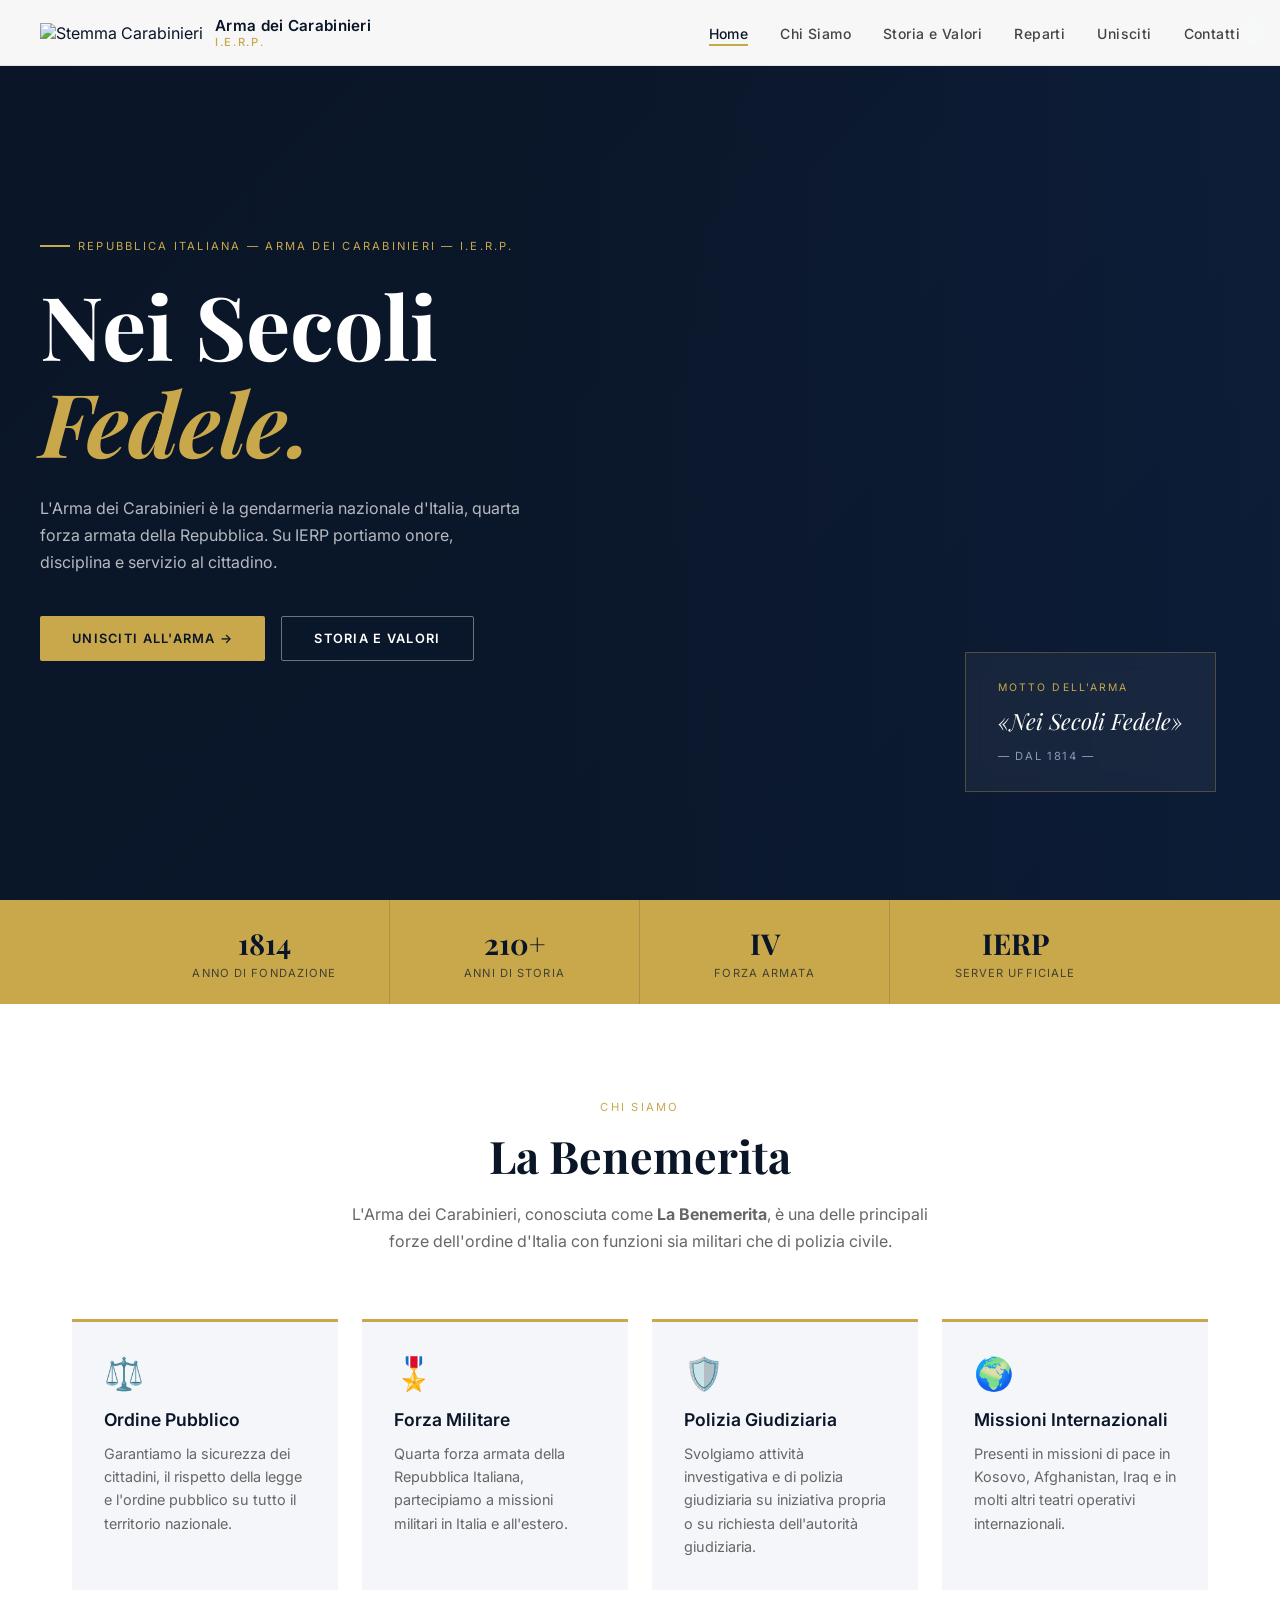
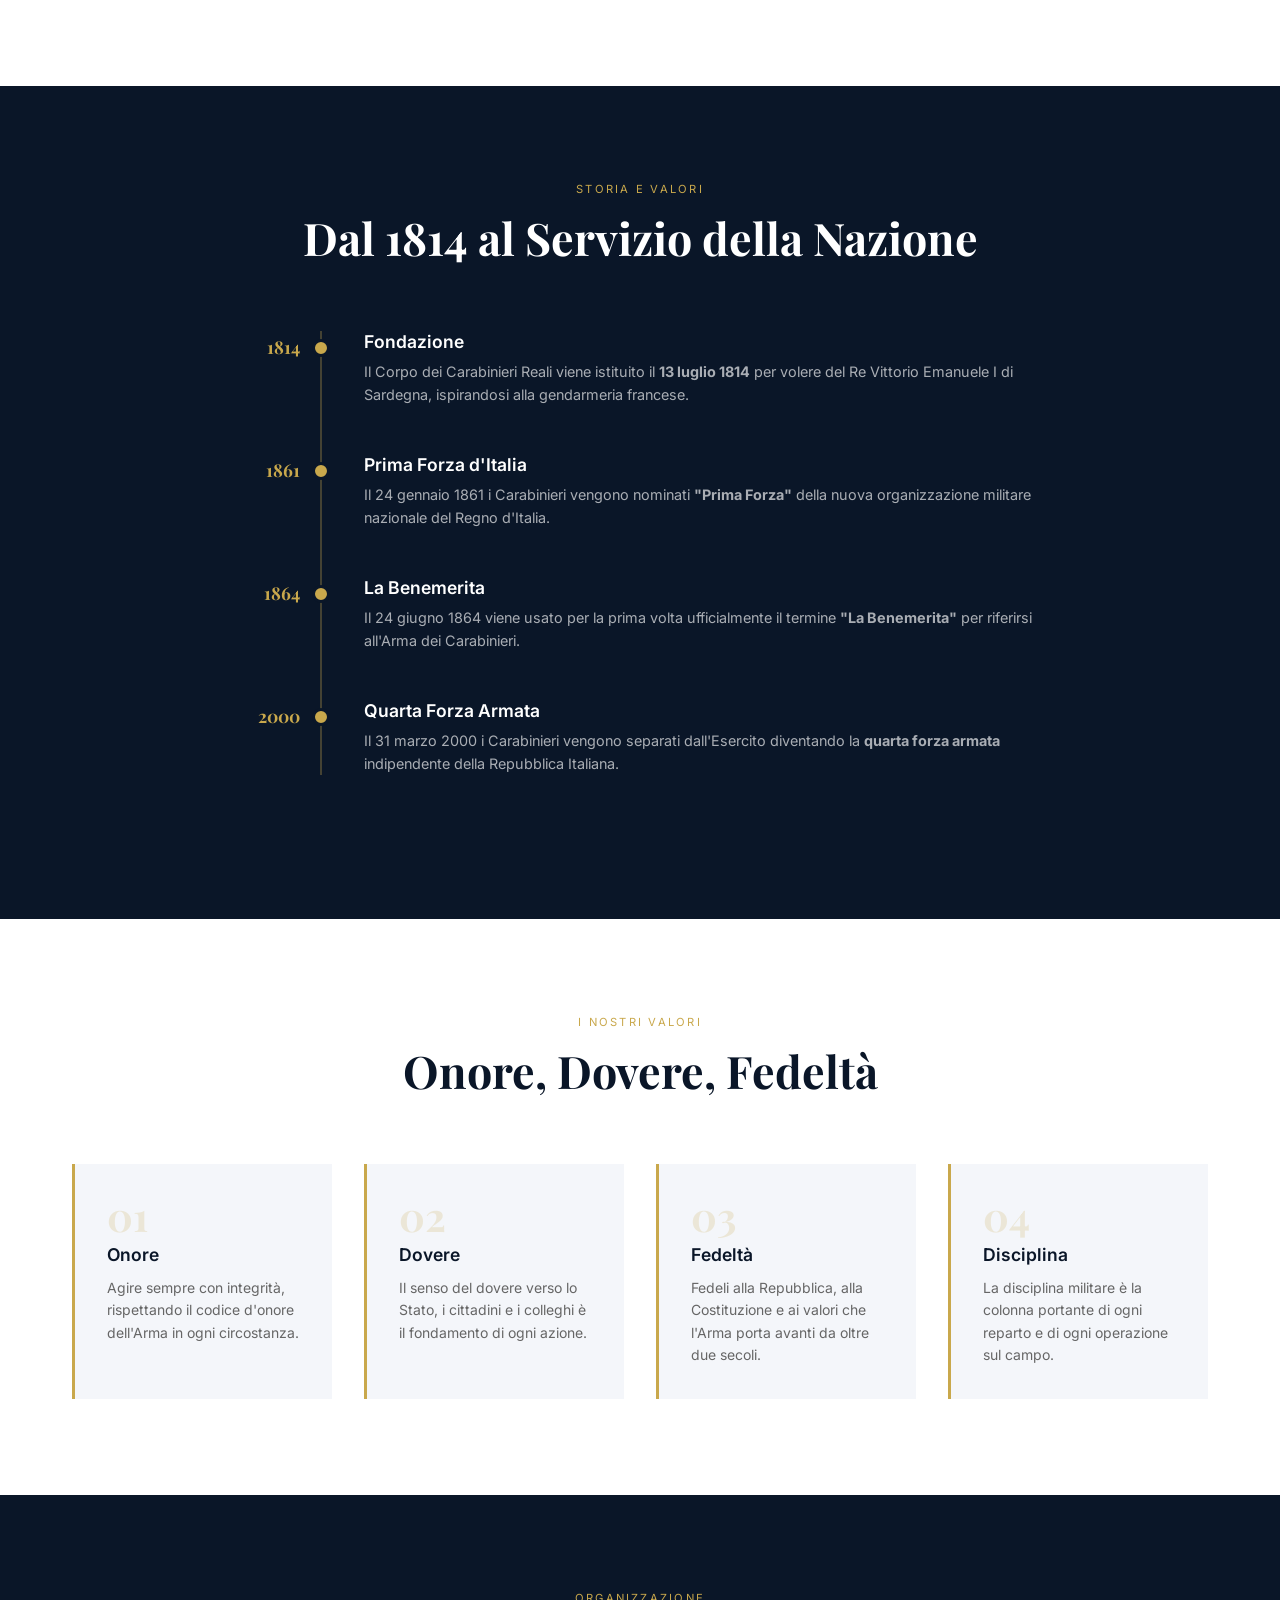
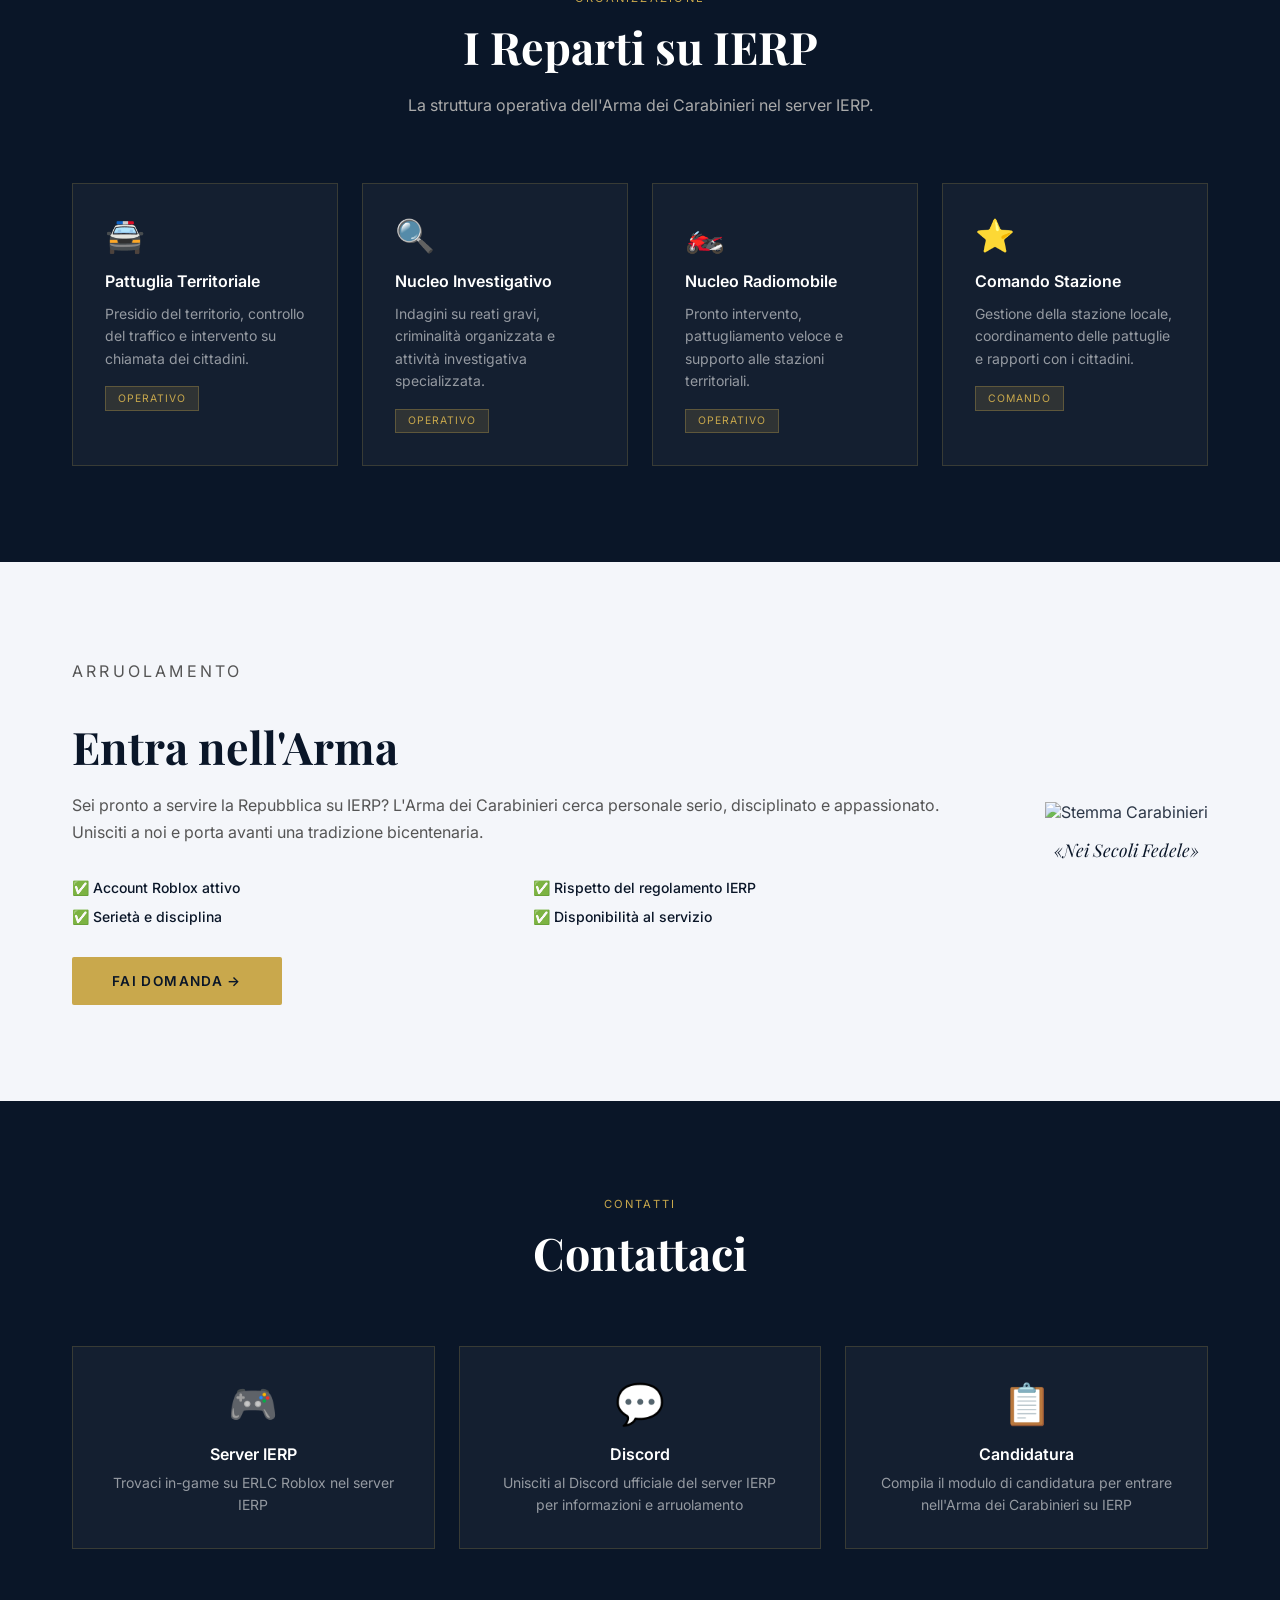
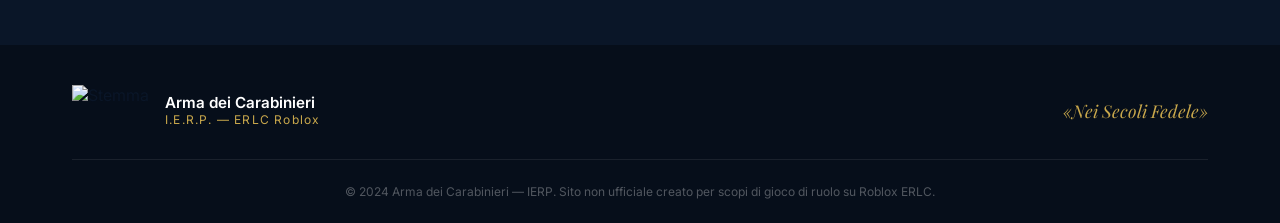
==== commit 1902af51: "Add files via upload" ====
--- a/index.html
+++ b/index.html
@@ -1,1004 +1,292 @@
-<!doctype html>
+<!DOCTYPE html>
 <html lang="it">
 <head>
-  <meta charset="utf-8">
-  <meta name="viewport" content="width=device-width, initial-scale=1">
-  <title>Arma dei Carabinieri — Staff Panel</title>
-  <meta name="theme-color" content="#0b0e1a">
-  <link rel="preconnect" href="https://fonts.googleapis.com">
-  <link href="https://fonts.googleapis.com/css2?family=Playfair+Display:ital,wght@0,700;1,700&family=Inter:wght@400;500;600;700&display=swap" rel="stylesheet">
-  <style>
-    :root {
-      --navy:   #0b0e1a;
-      --navy2:  #111527;
-      --navy3:  #161c30;
-      --card:   rgba(17,21,39,0.97);
-      --gold:   #c8a84b;
-      --gold2:  #e8c96a;
-      --gold-glow: rgba(200,168,75,0.18);
-      --red:    #c8192e;
-      --text:   #eef1fa;
-      --text2:  #9aaac8;
-      --muted:  #5a6a88;
-      --border: rgba(200,168,75,0.18);
-      --border2:rgba(255,255,255,0.07);
-      --success:#3ecf8e;
-      --warn:   #f59e0b;
-      --danger: #ef4444;
-      --blue:   #4a7fff;
-      --shadow: 0 24px 64px rgba(0,0,0,0.75);
-      --sidebar:272px;
-      font-family: "Inter", -apple-system, sans-serif;
-    }
-    *, *::before, *::after { box-sizing: border-box; margin: 0; padding: 0; }
-    html, body { min-height: 100%; background: var(--navy); color: var(--text); overflow-x: hidden; }
-    button, input, select, textarea { font: inherit; }
-    img { display: block; max-width: 100%; }
-    .hidden { display: none !important; }
-
-    /* ══ LOADING ══════════════════════════════════════════════════════════ */
-    .loading-overlay {
-      position: fixed; inset: 0; background: var(--navy);
-      display: grid; place-items: center; z-index: 9999;
-    }
-    .loading-overlay .inner { text-align: center; }
-    .loading-overlay .inner p { color: var(--muted); margin-top: 14px; font-size: 0.9rem; letter-spacing: 0.05em; }
-    .spinner {
-      width: 40px; height: 40px; border-radius: 50%;
-      border: 3px solid rgba(200,168,75,0.15);
-      border-top-color: var(--gold);
-      animation: spin 0.8s linear infinite;
-      margin: 0 auto;
-    }
-    @keyframes spin { to { transform: rotate(360deg); } }
-
-    /* ══ LOGIN ════════════════════════════════════════════════════════════ */
-    .login-wrap {
-      min-height: 100vh;
-      display: grid; grid-template-columns: 1fr 1fr;
-    }
-    .login-hero {
-      position: relative;
-      background:
-        linear-gradient(135deg, rgba(11,14,26,0.92) 0%, rgba(11,14,26,0.6) 100%),
-        url("https://images.unsplash.com/photo-1589829545856-d10d557cf95f?w=900&q=80") center/cover no-repeat;
-      display: flex; flex-direction: column;
-      justify-content: center; padding: 60px 56px;
-      border-right: 1px solid var(--border);
-    }
-    .login-hero::before {
-      content: "";
-      position: absolute; inset: 0;
-      background: linear-gradient(135deg, rgba(200,168,75,0.06) 0%, transparent 60%);
-      pointer-events: none;
-    }
-    .hero-eyebrow {
-      display: flex; align-items: center; gap: 10px;
-      color: var(--gold); font-size: 0.72rem;
-      text-transform: uppercase; letter-spacing: 0.2em;
-      margin-bottom: 28px;
-    }
-    .hero-eyebrow::before {
-      content: ""; width: 32px; height: 1px; background: var(--gold);
-    }
-    .hero-title {
-      font-family: "Playfair Display", serif;
-      font-size: clamp(2.8rem, 5vw, 4.2rem);
-      line-height: 1.05; margin-bottom: 8px;
-    }
-    .hero-title em {
-      font-style: italic; color: var(--gold);
-    }
-    .hero-motto {
-      margin-top: 28px;
-      border-left: 3px solid var(--gold);
-      padding: 14px 18px;
-      background: rgba(200,168,75,0.06);
-      border-radius: 0 10px 10px 0;
-    }
-    .hero-motto p { font-size: 0.72rem; color: var(--gold); text-transform: uppercase; letter-spacing: 0.15em; margin-bottom: 6px; }
-    .hero-motto blockquote { font-family: "Playfair Display", serif; font-style: italic; font-size: 1.15rem; color: var(--text); }
-    .hero-motto cite { display: block; margin-top: 8px; font-size: 0.72rem; color: var(--muted); letter-spacing: 0.1em; text-transform: uppercase; }
-    .login-side {
-      display: flex; flex-direction: column;
-      justify-content: center; align-items: center;
-      padding: 48px 40px;
-      background: var(--navy2);
-    }
-    .login-card {
-      width: min(400px, 100%);
-    }
-    .login-logo {
-      display: flex; flex-direction: column; align-items: center;
-      margin-bottom: 32px; gap: 14px;
-    }
-    .login-logo img {
-      width: 88px; height: 88px; object-fit: contain;
-      filter: drop-shadow(0 8px 24px rgba(200,168,75,0.3));
-    }
-    .login-logo h1 { font-size: 1.1rem; font-weight: 700; letter-spacing: 0.04em; text-align: center; }
-    .login-logo p { font-size: 0.75rem; color: var(--muted); letter-spacing: 0.1em; text-transform: uppercase; }
-    .divider { height: 1px; background: var(--border2); margin: 0 0 24px; }
-    .field { display: grid; gap: 6px; }
-    .field label { font-size: 0.8rem; color: var(--text2); letter-spacing: 0.04em; text-transform: uppercase; }
-    .field input, .field select, .field textarea {
-      background: rgba(0,0,0,0.35);
-      border: 1px solid rgba(255,255,255,0.09);
-      border-radius: 10px; color: var(--text);
-      padding: 12px 14px; outline: none; width: 100%;
-      transition: border-color 0.2s, box-shadow 0.2s;
-    }
-    .field input:focus, .field select:focus, .field textarea:focus {
-      border-color: rgba(200,168,75,0.5);
-      box-shadow: 0 0 0 3px rgba(200,168,75,0.1);
-    }
-    .field select option { background: var(--navy2); }
-    .stack { display: grid; gap: 14px; }
-    .btn-gold {
-      background: linear-gradient(135deg, var(--gold), #a8882e);
-      color: #0b0e1a; font-weight: 700; font-size: 0.9rem;
-      letter-spacing: 0.06em; text-transform: uppercase;
-      border: none; border-radius: 10px;
-      padding: 14px 18px; cursor: pointer; width: 100%;
-      transition: filter 0.2s;
-    }
-    .btn-gold:hover { filter: brightness(1.1); }
-    .btn-ghost {
-      background: rgba(255,255,255,0.05);
-      border: 1px solid rgba(255,255,255,0.1);
-      color: var(--text); border-radius: 9px;
-      padding: 9px 14px; cursor: pointer;
-      transition: background 0.2s;
-    }
-    .btn-ghost:hover { background: rgba(255,255,255,0.09); }
-    .btn-danger {
-      background: linear-gradient(135deg, #ef4444, #b91c1c);
-      color: #fff; font-weight: 700;
-      border: none; border-radius: 9px;
-      padding: 9px 14px; cursor: pointer;
-    }
-    .btn-sm { padding: 7px 12px; font-size: 0.82rem; }
-    .btn-primary {
-      background: linear-gradient(135deg, var(--gold), #a8882e);
-      color: #0b0e1a; font-weight: 700;
-      border: none; border-radius: 9px;
-      padding: 10px 16px; cursor: pointer;
-    }
-    .error-msg { color: var(--danger); font-size: 0.85rem; }
-    .demo-creds {
-      background: rgba(200,168,75,0.07);
-      border: 1px solid rgba(200,168,75,0.2);
-      border-radius: 10px; padding: 12px 14px;
-      font-size: 0.8rem; color: var(--text2); line-height: 1.7;
-    }
-    .demo-creds strong { color: var(--gold); display: block; margin-bottom: 4px; }
-
-    /* ══ DASHBOARD ════════════════════════════════════════════════════════ */
-    .dash-shell {
-      display: grid;
-      grid-template-columns: var(--sidebar) 1fr;
-      min-height: 100vh;
-    }
-    .sidebar {
-      position: sticky; top: 0; height: 100vh;
-      background: var(--navy2);
-      border-right: 1px solid var(--border);
-      display: grid; grid-template-rows: auto 1fr auto;
-      padding: 0; overflow-y: auto;
-    }
-    .sidebar-brand {
-      display: flex; align-items: center; gap: 12px;
-      padding: 20px 18px 18px;
-      border-bottom: 1px solid var(--border2);
-    }
-    .sidebar-brand img {
-      width: 44px; height: 44px; object-fit: contain;
-      filter: drop-shadow(0 4px 12px rgba(200,168,75,0.25));
-    }
-    .sidebar-brand h2 { font-size: 0.9rem; font-weight: 700; line-height: 1.2; }
-    .sidebar-brand p { font-size: 0.7rem; color: var(--muted); letter-spacing: 0.08em; text-transform: uppercase; }
-    .nav-list { display: grid; gap: 2px; align-content: start; padding: 14px 10px; }
-    .nav-btn {
-      display: flex; align-items: center; gap: 10px;
-      text-align: left; background: transparent;
-      border: 1px solid transparent; border-radius: 10px;
-      color: var(--text2); padding: 11px 12px; cursor: pointer;
-      font-size: 0.88rem; transition: all 0.15s;
-    }
-    .nav-btn .ni { font-size: 1rem; width: 20px; text-align: center; }
-    .nav-btn:hover { background: rgba(255,255,255,0.04); color: var(--text); }
-    .nav-btn.active {
-      background: linear-gradient(135deg, rgba(200,168,75,0.15), rgba(200,168,75,0.05));
-      border-color: rgba(200,168,75,0.3);
-      color: var(--gold);
-    }
-    .sidebar-user {
-      display: flex; align-items: center; gap: 10px;
-      padding: 14px 16px;
-      border-top: 1px solid var(--border2);
-    }
-    .avatar {
-      width: 38px; height: 38px; border-radius: 10px;
-      object-fit: cover; border: 1px solid rgba(200,168,75,0.25);
-      background: var(--navy3); flex-shrink: 0;
-    }
-    .avatar.lg { width: 72px; height: 72px; border-radius: 16px; }
-    .su-info p { font-size: 0.86rem; font-weight: 600; }
-    .su-info span { font-size: 0.72rem; color: var(--muted); }
-
-    /* ══ MAIN ═════════════════════════════════════════════════════════════ */
-    .main { padding: 20px; min-width: 0; background: var(--navy); }
-    .topbar {
-      display: flex; align-items: center; justify-content: space-between;
-      background: var(--navy2); border: 1px solid var(--border);
-      border-radius: 16px; padding: 16px 22px; margin-bottom: 20px;
-      gap: 12px; flex-wrap: wrap;
-    }
-    .topbar-left .eyebrow {
-      font-size: 0.7rem; color: var(--gold);
-      text-transform: uppercase; letter-spacing: 0.15em; margin-bottom: 3px;
-    }
-    .topbar-left h1 { font-size: 1.35rem; font-weight: 700; letter-spacing: -0.02em; }
-    .topbar-right { display: flex; align-items: center; gap: 10px; }
-    .online-pill {
-      display: flex; align-items: center; gap: 7px;
-      background: rgba(255,255,255,0.04);
-      border: 1px solid var(--border2);
-      border-radius: 999px; padding: 8px 14px;
-      font-size: 0.8rem; color: var(--text2);
-    }
-    .dot-green { width: 7px; height: 7px; border-radius: 50%; background: var(--success); box-shadow: 0 0 7px rgba(62,207,142,0.6); }
-    .dot-off   { width: 7px; height: 7px; border-radius: 50%; background: var(--muted); }
-    .section { display: none; }
-    .section.active { display: block; }
-
-    /* ══ STATS ════════════════════════════════════════════════════════════ */
-    .stats-grid {
-      display: grid; grid-template-columns: repeat(4,1fr);
-      gap: 14px; margin-bottom: 20px;
-    }
-    .stat-card {
-      background: var(--navy2); border: 1px solid var(--border);
-      border-radius: 16px; padding: 18px 20px;
-      position: relative; overflow: hidden;
-    }
-    .stat-card::after {
-      content: ""; position: absolute;
-      top: -30px; right: -30px;
-      width: 80px; height: 80px; border-radius: 50%;
-      background: var(--gold-glow); filter: blur(20px);
-      pointer-events: none;
-    }
-    .stat-card .lbl { font-size: 0.72rem; color: var(--muted); text-transform: uppercase; letter-spacing: 0.1em; }
-    .stat-card .val { font-size: 2.2rem; font-weight: 700; margin-top: 6px; }
-    .val.gold  { color: var(--gold); }
-    .val.red   { color: var(--red); }
-    .val.blue  { color: var(--blue); }
-    .val.green { color: var(--success); }
-
-    /* ══ PANELS ═══════════════════════════════════════════════════════════ */
-    .two-col { display: grid; grid-template-columns: 1fr 1fr; gap: 18px; }
-    .panel {
-      background: var(--navy2); border: 1px solid var(--border2);
-      border-radius: 18px; padding: 20px;
-    }
-    .panel-head { display: flex; align-items: flex-start; justify-content: space-between; margin-bottom: 16px; gap: 8px; }
-    .panel-head .eyebrow { font-size: 0.68rem; color: var(--gold); text-transform: uppercase; letter-spacing: 0.15em; margin-bottom: 3px; }
-    .panel-head h3 { font-size: 0.98rem; font-weight: 700; }
-    .feed { display: grid; gap: 9px; }
-    .feed-item {
-      background: rgba(0,0,0,0.2); border: 1px solid var(--border2);
-      border-radius: 12px; padding: 12px 14px;
-    }
-    .feed-row { display: flex; align-items: center; justify-content: space-between; gap: 8px; margin-bottom: 4px; }
-    .feed-title { display: flex; align-items: center; gap: 9px; }
-    .badge {
-      width: 32px; height: 32px; border-radius: 9px;
-      display: grid; place-items: center; font-size: 0.9rem; flex-shrink: 0;
-    }
-    .badge.warn { background: rgba(245,158,11,0.15); color: var(--warn); }
-    .badge.kick { background: rgba(74,127,255,0.15); color: var(--blue); }
-    .badge.ban  { background: rgba(239,68,68,0.15);  color: var(--danger); }
-    .badge.op   { background: rgba(62,207,142,0.15); color: var(--success); }
-    .badge.command { background: rgba(200,168,75,0.15); color: var(--gold); }
-    .chip {
-      font-size: 0.72rem; border-radius: 999px; padding: 3px 10px;
-      background: rgba(200,168,75,0.1); color: var(--gold);
-      border: 1px solid rgba(200,168,75,0.2); white-space: nowrap;
-    }
-    .chip.blue  { background: rgba(74,127,255,0.1);  color: var(--blue);    border-color: rgba(74,127,255,0.2); }
-    .chip.green { background: rgba(62,207,142,0.1);  color: var(--success); border-color: rgba(62,207,142,0.2); }
-    .chip.red   { background: rgba(239,68,68,0.1);   color: var(--danger);  border-color: rgba(239,68,68,0.2); }
-    .text-muted { color: var(--muted); font-size: 0.8rem; }
-    .grade-pill {
-      display: inline-flex; align-items: center;
-      border-radius: 999px; padding: 4px 12px;
-      font-size: 0.75rem; font-weight: 600;
-      background: rgba(200,168,75,0.1); color: var(--gold);
-      border: 1px solid rgba(200,168,75,0.25);
-    }
-    .members-grid { display: grid; grid-template-columns: repeat(auto-fill, minmax(210px,1fr)); gap: 14px; }
-    .member-card {
-      background: rgba(0,0,0,0.2); border: 1px solid var(--border2);
-      border-radius: 14px; padding: 16px; display: grid; gap: 10px;
-    }
-    .member-head { display: flex; align-items: center; gap: 11px; }
-    .member-info p { font-weight: 600; font-size: 0.92rem; }
-    .member-info span { font-size: 0.75rem; color: var(--muted); }
-    .table-wrap { overflow-x: auto; }
-    table { width: 100%; border-collapse: collapse; }
-    th, td { padding: 11px 12px; text-align: left; border-bottom: 1px solid var(--border2); font-size: 0.85rem; }
-    th { color: var(--text2); font-weight: 600; font-size: 0.72rem; text-transform: uppercase; letter-spacing: 0.08em; }
-    td { color: var(--text2); }
-    td strong { color: var(--text); }
-    .op-status { display: flex; align-items: center; gap: 6px; font-size: 0.8rem; }
-    .roblox-result {
-      display: none; align-items: center; gap: 12px;
-      padding: 12px 14px; background: rgba(200,168,75,0.06);
-      border: 1px solid rgba(200,168,75,0.2); border-radius: 12px;
-    }
-    .roblox-result.show { display: flex; }
-    .toast-wrap { position: fixed; bottom: 18px; right: 18px; display: grid; gap: 8px; z-index: 999; pointer-events: none; }
-    .toast {
-      background: var(--navy2); border: 1px solid var(--border);
-      border-radius: 12px; padding: 13px 16px;
-      min-width: 220px; box-shadow: var(--shadow);
-      pointer-events: auto;
-    }
-    .toast strong { display: block; font-size: 0.88rem; }
-    .toast p { color: var(--muted); font-size: 0.8rem; margin-top: 3px; }
-
-    @media (max-width: 1100px) {
-      .login-wrap { grid-template-columns: 1fr; }
-      .login-hero { display: none; }
-      .stats-grid { grid-template-columns: repeat(2,1fr); }
-      .two-col { grid-template-columns: 1fr; }
-    }
-    @media (max-width: 780px) {
-      .dash-shell { grid-template-columns: 1fr; }
-      .sidebar { position: relative; height: auto; }
-      .nav-list { display: none; }
-      .nav-list.open { display: grid; }
-      .stats-grid { grid-template-columns: repeat(2,1fr); }
-    }
-    @media (max-width: 480px) {
-      .stats-grid { grid-template-columns: 1fr; }
-      .main { padding: 12px; }
-      .login-side { padding: 32px 20px; }
-    }
-  </style>
+  <meta charset="UTF-8" />
+  <meta name="viewport" content="width=device-width, initial-scale=1.0" />
+  <title>Arma dei Carabinieri — IERP</title>
+  <link href="https://fonts.googleapis.com/css2?family=Playfair+Display:ital,wght@0,700;1,700&family=Inter:wght@300;400;500;600&display=swap" rel="stylesheet" />
+  <link rel="stylesheet" href="style.css" />
 </head>
 <body>
 
-<!-- LOADING -->
-<div id="loading-overlay" class="loading-overlay">
-  <div class="inner">
-    <div class="spinner"></div>
-    <p>CONNESSIONE AL DATABASE...</p>
+  <!-- NAVBAR -->
+  <nav class="navbar" id="navbar">
+    <div class="nav-brand">
+      <div class="nav-logo">
+        <img src="https://upload.wikimedia.org/wikipedia/commons/thumb/3/3e/Emblem_of_the_Carabinieri.svg/120px-Emblem_of_the_Carabinieri.svg.png" alt="Stemma Carabinieri" />
+      </div>
+      <div class="nav-title">
+        <span class="nav-name">Arma dei Carabinieri</span>
+        <span class="nav-sub">I.E.R.P.</span>
+      </div>
+    </div>
+    <ul class="nav-links">
+      <li><a href="#home" class="active">Home</a></li>
+      <li><a href="#chi-siamo">Chi Siamo</a></li>
+      <li><a href="#storia">Storia e Valori</a></li>
+      <li><a href="#reparti">Reparti</a></li>
+      <li><a href="#unisciti">Unisciti</a></li>
+      <li><a href="#contatti">Contatti</a></li>
+    </ul>
+    <div class="nav-toggle" id="navToggle">
+      <span></span><span></span><span></span>
+    </div>
+  </nav>
+
+  <!-- HERO -->
+  <section class="hero" id="home">
+    <div class="hero-overlay"></div>
+    <div class="hero-content">
+      <p class="hero-label">Repubblica Italiana — Arma dei Carabinieri — I.E.R.P.</p>
+      <h1 class="hero-title">Nei Secoli<br /><em>Fedele.</em></h1>
+      <p class="hero-desc">
+        L'Arma dei Carabinieri è la gendarmeria nazionale d'Italia, quarta forza armata della Repubblica. 
+        Su IERP portiamo onore, disciplina e servizio al cittadino.
+      </p>
+      <div class="hero-buttons">
+        <a href="#unisciti" class="btn btn-primary">Unisciti all'Arma →</a>
+        <a href="#storia" class="btn btn-outline">Storia e Valori</a>
+      </div>
+    </div>
+    <div class="hero-motto-card">
+      <p class="card-label">Motto dell'Arma</p>
+      <p class="card-motto">«Nei Secoli Fedele»</p>
+      <p class="card-sub">— Dal 1814 —</p>
+    </div>
+  </section>
+
+  <!-- STATS BAR -->
+  <div class="stats-bar">
+    <div class="stat">
+      <span class="stat-num">1814</span>
+      <span class="stat-label">Anno di Fondazione</span>
+    </div>
+    <div class="stat">
+      <span class="stat-num">210+</span>
+      <span class="stat-label">Anni di Storia</span>
+    </div>
+    <div class="stat">
+      <span class="stat-num">IV</span>
+      <span class="stat-label">Forza Armata</span>
+    </div>
+    <div class="stat">
+      <span class="stat-num">IERP</span>
+      <span class="stat-label">Server Ufficiale</span>
+    </div>
   </div>
-</div>
-
-<!-- LOGIN -->
-<div id="login-screen" class="login-wrap hidden">
-
-  <!-- Hero sinistra -->
-  <div class="login-hero">
-    <p class="hero-eyebrow">Repubblica Italiana — Arma dei Carabinieri</p>
-    <h1 class="hero-title">Nei Secoli<br><em>Fedele.</em></h1>
-    <p style="color:var(--text2);margin-top:16px;max-width:380px;line-height:1.7;font-size:0.92rem;">
-      Pannello di gestione riservato al personale dell'Arma. Accesso consentito solo al personale autorizzato.
-    </p>
-    <div class="hero-motto">
-      <p>Motto dell'Arma</p>
-      <blockquote>«Nei secoli fedele»</blockquote>
-      <cite>— Tradizione dell'Arma —</cite>
-    </div>
-  </div>
-
-  <!-- Form destra -->
-  <div class="login-side">
-    <div class="login-card">
-      <div class="login-logo">
-        <img src="https://res.cloudinary.com/dajjun43n/image/upload/v1776556698/occofjisvhzbzgfdn6qc.webp" alt="Arma dei Carabinieri">
-        <h1>Arma dei Carabinieri</h1>
-        <p>Staff Panel — Accesso Riservato</p>
-      </div>
-      <div class="divider"></div>
-      <form id="login-form" class="stack">
-        <label class="field">
-          <label>Username</label>
-          <input id="login-user" type="text" autocomplete="username" placeholder="Il tuo username">
-        </label>
-        <label class="field">
-          <label>Password</label>
-          <input id="login-pass" type="password" autocomplete="current-password" placeholder="••••••••">
-        </label>
-        <button class="btn-gold" type="submit">ACCEDI AL PANNELLO</button>
-        <p id="login-err" class="error-msg hidden"></p>
-        <div class="demo-creds">
-          <strong>Credenziali test</strong>
-          comandante / Carabinieri2025!<br>
-          maresciallo / Carabinieri2025!
-        </div>
-      </form>
-    </div>
-  </div>
-</div>
-
-<!-- DASHBOARD -->
-<div id="dash" class="dash-shell hidden">
-  <aside class="sidebar">
-    <div class="sidebar-brand">
-      <img src="https://res.cloudinary.com/dajjun43n/image/upload/v1776556698/occofjisvhzbzgfdn6qc.webp" alt="logo">
-      <div>
-        <h2>Carabinieri</h2>
-        <p>Staff Panel</p>
-      </div>
-    </div>
-    <nav class="nav-list" id="nav-list">
-      <button class="nav-btn active" data-sec="dashboard"><span class="ni">📊</span>Dashboard</button>
-      <button class="nav-btn" data-sec="personale"><span class="ni">👥</span>Personale</button>
-      <button class="nav-btn" data-sec="sanzioni"><span class="ni">⚖️</span>Sanzioni</button>
-      <button class="nav-btn" data-sec="operazioni"><span class="ni">🎯</span>Operazioni</button>
-      <button class="nav-btn" data-sec="logs"><span class="ni">📋</span>Logs</button>
-      <button class="nav-btn" id="nav-comando" data-sec="comando"><span class="ni">🎖️</span>Comando</button>
-      <button class="nav-btn" data-sec="profilo"><span class="ni">👤</span>Profilo</button>
-    </nav>
-    <div class="sidebar-user">
-      <img id="sb-avatar" class="avatar" src="" alt="avatar">
-      <div class="su-info">
-        <p id="sb-name">—</p>
-        <span id="sb-grade">—</span>
-      </div>
-    </div>
-  </aside>
-
-  <main class="main">
-    <header class="topbar">
-      <div class="topbar-left">
-        <p class="eyebrow">Arma dei Carabinieri — Staff Panel</p>
-        <h1 id="page-title">Dashboard</h1>
-      </div>
-      <div class="topbar-right">
-        <div class="online-pill"><span class="dot-green"></span><span id="online-count">0 online</span></div>
-        <button id="logout-btn" class="btn-danger btn-sm">Logout</button>
-      </div>
-    </header>
-
-    <!-- DASHBOARD -->
-    <div id="sec-dashboard" class="section active">
-      <div class="stats-grid" id="stats-grid"></div>
-      <div class="two-col">
-        <div class="panel">
-          <div class="panel-head"><div><p class="eyebrow">Live Feed</p><h3>Azioni recenti</h3></div></div>
-          <div class="feed" id="feed-recent"></div>
-        </div>
-        <div class="panel">
-          <div class="panel-head"><div><p class="eyebrow">Operazioni</p><h3>Attive ora</h3></div></div>
-          <div class="feed" id="feed-ops"></div>
-        </div>
-      </div>
-    </div>
-
-    <!-- PERSONALE -->
-    <div id="sec-personale" class="section">
-      <div class="panel" style="margin-bottom:18px;">
-        <div class="panel-head"><div><p class="eyebrow">Roblox API</p><h3>Cerca e aggiungi carabiniere</h3></div></div>
-        <div class="stack" style="max-width:500px;">
-          <div style="display:grid;grid-template-columns:1fr auto;gap:8px;">
-            <input id="rb-input" type="text" placeholder="Username Roblox" style="background:rgba(0,0,0,0.35);border:1px solid rgba(255,255,255,0.09);border-radius:10px;color:var(--text);padding:11px 14px;outline:none;">
-            <button id="rb-btn" class="btn-ghost">Cerca</button>
-          </div>
-          <div id="rb-result" class="roblox-result">
-            <img id="rb-avatar" src="" alt="avatar" style="width:46px;height:46px;border-radius:10px;object-fit:cover;border:1px solid rgba(200,168,75,0.3);">
-            <div style="flex:1;"><strong id="rb-name"></strong><p class="text-muted" id="rb-id"></p></div>
-            <button id="rb-add" class="btn-primary btn-sm">Aggiungi</button>
-          </div>
-        </div>
-      </div>
-      <div class="members-grid" id="members-grid"></div>
-    </div>
-
-    <!-- SANZIONI -->
-    <div id="sec-sanzioni" class="section">
-      <div class="two-col">
-        <div class="panel">
-          <div class="panel-head">
-            <div><p class="eyebrow">Moderazione</p><h3>Emetti sanzione</h3></div>
-            <span class="chip">3 warn = ban 24h</span>
-          </div>
-          <form id="sanction-form" class="stack">
-            <label class="field"><label>Carabiniere</label><select id="s-target"></select></label>
-            <label class="field"><label>Tipo</label>
-              <select id="s-type">
-                <option value="warn">⚠️ Warn</option>
-                <option value="kick">👢 Kick</option>
-                <option value="ban">🚫 Ban</option>
-              </select>
-            </label>
-            <label class="field"><label>Motivo</label><textarea id="s-reason" rows="3" placeholder="Motivo della sanzione"></textarea></label>
-            <label class="field hidden" id="ban-dur-wrap"><label>Durata ban</label>
-              <select id="s-dur">
-                <option value="24">24 ore</option>
-                <option value="48">48 ore</option>
-                <option value="168">7 giorni</option>
-                <option value="0">Permanente</option>
-              </select>
-            </label>
-            <button class="btn-gold" type="submit">EMETTI SANZIONE</button>
-          </form>
-        </div>
-        <div class="panel">
-          <div class="panel-head"><div><p class="eyebrow">Registro</p><h3>Sanzioni recenti</h3></div></div>
-          <div class="feed" id="sanctions-feed"></div>
-        </div>
-      </div>
-    </div>
-
-    <!-- OPERAZIONI -->
-    <div id="sec-operazioni" class="section">
-      <div class="two-col">
-        <div class="panel">
-          <div class="panel-head"><div><p class="eyebrow">Nuova operazione</p><h3>Avvia</h3></div></div>
-          <form id="op-form" class="stack">
-            <label class="field"><label>Nome operazione</label><input id="op-name" type="text" placeholder="Es. Operazione Aquila"></label>
-            <label class="field"><label>Tipo</label>
-              <select id="op-type">
-                <option value="pattuglia">Pattuglia</option>
-                <option value="arresto">Arresto</option>
-                <option value="inseguimento">Inseguimento</option>
-                <option value="perquisizione">Perquisizione</option>
-                <option value="altro">Altro</option>
-              </select>
-            </label>
-            <label class="field"><label>Note</label><textarea id="op-notes" rows="3" placeholder="Dettagli operazione"></textarea></label>
-            <button class="btn-gold" type="submit">AVVIA OPERAZIONE</button>
-          </form>
-        </div>
-        <div class="panel">
-          <div class="panel-head"><div><p class="eyebrow">Storico</p><h3>Tutte le operazioni</h3></div></div>
-          <div class="feed" id="ops-feed"></div>
-        </div>
-      </div>
-    </div>
-
-    <!-- LOGS -->
-    <div id="sec-logs" class="section">
-      <div class="panel">
-        <div class="panel-head"><div><p class="eyebrow">Archivio completo</p><h3>Log attività</h3></div></div>
-        <div class="table-wrap">
-          <table>
-            <thead><tr><th>Tipo</th><th>Soggetto</th><th>Motivo</th><th>Staff</th><th>Data</th></tr></thead>
-            <tbody id="logs-tbody"></tbody>
-          </table>
-        </div>
-      </div>
-    </div>
-
-    <!-- COMANDO -->
-    <div id="sec-comando" class="section">
-      <div class="two-col">
-        <div class="panel">
-          <div class="panel-head"><div><p class="eyebrow">Gestione staff</p><h3>Aggiungi membro</h3></div></div>
-          <div id="cmd-form-wrap">
-            <form id="staff-form" class="stack">
-              <label class="field"><label>Username login</label><input id="n-user" type="text" placeholder="username"></label>
-              <label class="field"><label>Nome Roblox</label><input id="n-roblox" type="text" placeholder="Username Roblox"></label>
-              <label class="field"><label>Nome visualizzato</label><input id="n-display" type="text" placeholder="Nome e Cognome"></label>
-              <label class="field"><label>Grado</label>
-                <select id="n-grade">
-                  <option>Carabiniere</option><option>Appuntato</option>
-                  <option>Brigadiere</option><option>Maresciallo</option>
-                  <option>Tenente</option><option>Capitano</option>
-                  <option>Comandante</option>
-                </select>
-              </label>
-              <label class="field"><label>Password temporanea</label><input id="n-pass" type="password" placeholder="Min 8 caratteri"></label>
-              <button class="btn-gold" type="submit">AGGIUNGI MEMBRO</button>
-            </form>
-          </div>
-          <div id="cmd-lock" class="hidden" style="color:var(--muted);padding:24px;text-align:center;border:1px dashed rgba(255,255,255,0.1);border-radius:12px;font-size:0.88rem;">
-            🔒 Solo Capitano e Comandante possono accedere a quest'area.
-          </div>
-        </div>
-        <div class="panel">
-          <div class="panel-head"><div><p class="eyebrow">Organico</p><h3>Tutti i membri staff</h3></div></div>
-          <div class="members-grid" id="staff-grid"></div>
-        </div>
-      </div>
-    </div>
-
-    <!-- PROFILO -->
-    <div id="sec-profilo" class="section">
-      <div class="two-col">
-        <div class="panel">
-          <div class="panel-head"><div><p class="eyebrow">Il tuo profilo</p><h3>Modifica dati</h3></div></div>
-          <div style="display:flex;align-items:center;gap:16px;margin-bottom:22px;">
-            <img id="prof-avatar" class="avatar lg" src="" alt="avatar">
-            <div>
-              <p id="prof-name" style="font-size:1.1rem;font-weight:700;"></p>
-              <p id="prof-grade" class="text-muted" style="margin-top:4px;"></p>
-            </div>
-          </div>
-          <form id="profile-form" class="stack">
-            <label class="field"><label>Nome visualizzato</label><input id="p-display" type="text"></label>
-            <label class="field"><label>Nome Roblox</label><input id="p-roblox" type="text"></label>
-            <button class="btn-gold" type="submit">SALVA MODIFICHE</button>
-          </form>
-        </div>
-        <div class="panel">
-          <div class="panel-head"><div><p class="eyebrow">Sicurezza</p><h3>Cambia password</h3></div></div>
-          <form id="pass-form" class="stack">
-            <label class="field"><label>Password attuale</label><input id="pw-old" type="password" placeholder="Password attuale"></label>
-            <label class="field"><label>Nuova password</label><input id="pw-new" type="password" placeholder="Min 8 caratteri"></label>
-            <label class="field"><label>Conferma</label><input id="pw-confirm" type="password" placeholder="Ripeti la nuova password"></label>
-            <button class="btn-gold" type="submit">AGGIORNA PASSWORD</button>
-          </form>
-        </div>
-      </div>
-    </div>
-
-  </main>
-</div>
-
-<div id="toast-wrap" class="toast-wrap"></div>
-
-<script type="module">
-  import { createClient } from "https://cdn.jsdelivr.net/npm/@supabase/supabase-js@2/+esm";
-
-  const SUPABASE_URL     = "https://zaxqbfdcpdeemddaclzjy.supabase.co";
-  const SUPABASE_ANON_KEY = "eyJhbGciOiJIUzI1NiIsInR5cCI6IkpXVCJ9.eyJpc3MiOiJzdXBhYmFzZSIsInJlZiI6InpheHFiZmRjcGRlZW1kYWNsemp5Iiwicm9sZSI6ImFub24iLCJpYXQiOjE3NzY1MzE2NjgsImV4cCI6MjA5MjEwNzY2OH0.Vzh9Gxubu0QZlHJmcw8-sWMjy3zl946VX0PLcWXQU4Q";
-  const sb = createClient(SUPABASE_URL, SUPABASE_ANON_KEY);
-
-  const LOGO = "https://res.cloudinary.com/dajjun43n/image/upload/v1776556698/occofjisvhzbzgfdn6qc.webp";
-  const FALLBACK = "https://tr.rbxcdn.com/180DAY-6f5f2d2f73728d0f0d3a56d98d0d2178/150/150/AvatarHeadshot/Png";
-  const CMD_GRADES = ["Capitano","Comandante"];
-  const robloxCache = {};
-  let currentUser = null;
-
-  // ── utils ──────────────────────────────────────────────────────────────
-  const $ = id => document.getElementById(id);
-  const fmt = iso => iso ? new Date(iso).toLocaleString("it-IT") : "—";
-
-  function toast(title, msg = "", color = "var(--gold)") {
-    const el = document.createElement("article");
-    el.className = "toast";
-    el.innerHTML = `<strong style="color:${color}">${title}</strong>${msg ? `<p>${msg}</p>` : ""}`;
-    $("toast-wrap").appendChild(el);
-    setTimeout(() => el.remove(), 3200);
-  }
-
-  function setSection(name) {
-    document.querySelectorAll(".section").forEach(s => s.classList.remove("active"));
-    document.querySelectorAll(".nav-btn").forEach(b => b.classList.remove("active"));
-    const s = $("sec-" + name); if (s) s.classList.add("active");
-    const b = document.querySelector(`[data-sec="${name}"]`); if (b) b.classList.add("active");
-    const titles = { dashboard:"Dashboard", personale:"Personale", sanzioni:"Sanzioni", operazioni:"Operazioni", logs:"Logs", comando:"Comando", profilo:"Profilo" };
-    $("page-title").textContent = titles[name] || name;
-  }
-
-  async function hashPw(pw) {
-    const buf = await crypto.subtle.digest("SHA-256", new TextEncoder().encode(pw));
-    return Array.from(new Uint8Array(buf)).map(b => b.toString(16).padStart(2,"0")).join("");
-  }
-
-  async function fetchRoblox(username) {
-    if (!username) return { userId: null, avatarUrl: FALLBACK };
-    if (robloxCache[username]) return robloxCache[username];
-    try {
-      const r = await fetch("/api/roblox?username=" + encodeURIComponent(username));
-      const d = r.ok ? await r.json() : { userId: null, avatarUrl: FALLBACK };
-      robloxCache[username] = d; return d;
-    } catch { return { userId: null, avatarUrl: FALLBACK }; }
-  }
-
-  function chipHtml(type) {
-    const map = { warn:["warn","⚠️ WARN"], kick:["blue","👢 KICK"], ban:["red","🚫 BAN"], op:["green","🎯 OP"], command:["","⌨️ CMD"] };
-    const [cls, label] = map[type] || ["","?"];
-    return `<span class="chip ${cls}">${label}</span>`;
-  }
-  function badgeHtml(type) {
-    const icons = { warn:"⚠️", kick:"👢", ban:"🚫", op:"🎯", command:"⌨️" };
-    return `<div class="badge ${type}">${icons[type]||"📌"}</div>`;
-  }
-  function gradeColor(g) {
-    return { Comandante:"var(--red)", Capitano:"var(--gold)", Tenente:"var(--blue)", Maresciallo:"var(--success)" }[g] || "var(--muted)";
-  }
-
-  // ── render ─────────────────────────────────────────────────────────────
-  async function renderDashboard() {
-    const [{ data: logs }, { data: ops }, { data: staff }] = await Promise.all([
-      sb.from("logs").select("*").order("created_at",{ascending:false}).limit(50),
-      sb.from("operations").select("*").eq("status","active").order("created_at",{ascending:false}),
-      sb.from("staff").select("online")
-    ]);
-    const today = new Date().toDateString();
-    let warns=0, kicks=0, bans=0, online=0;
-    (logs||[]).forEach(l => {
-      if (new Date(l.created_at).toDateString()===today) {
-        if(l.type==="warn") warns++;
-        if(l.type==="kick") kicks++;
-        if(l.type==="ban")  bans++;
-      }
-    });
-    (staff||[]).forEach(s => { if(s.online) online++; });
-    $("online-count").textContent = online + " online";
-    $("stats-grid").innerHTML = [
-      {lbl:"Warn oggi",  val:warns,  cls:"gold"},
-      {lbl:"Kick oggi",  val:kicks,  cls:"blue"},
-      {lbl:"Ban oggi",   val:bans,   cls:"red"},
-      {lbl:"Staff online",val:online,cls:"green"}
-    ].map(c=>`<div class="stat-card"><p class="lbl">${c.lbl}</p><p class="val ${c.cls}">${c.val}</p></div>`).join("");
-
-    $("feed-recent").innerHTML = (logs||[]).slice(0,6).map(l=>`
-      <div class="feed-item">
-        <div class="feed-row"><div class="feed-title">${badgeHtml(l.type)}<strong>${l.subject_name}</strong></div>${chipHtml(l.type)}</div>
-        <p class="text-muted">${l.staff_name} · ${fmt(l.created_at)}</p>
-      </div>`).join("") || "<p class='text-muted'>Nessuna azione recente.</p>";
-
-    $("feed-ops").innerHTML = (ops||[]).slice(0,5).map(o=>`
-      <div class="feed-item">
-        <div class="feed-row"><strong>${o.name}</strong><span class="chip green">${o.type}</span></div>
-        <p class="text-muted">${o.staff_name} · ${fmt(o.created_at)}</p>
-      </div>`).join("") || "<p class='text-muted'>Nessuna operazione attiva.</p>";
-  }
-
-  async function renderPersonale() {
-    const { data } = await sb.from("members").select("*").order("display_name");
-    $("members-grid").innerHTML = (data||[]).map(m=>`
-      <div class="member-card">
-        <div class="member-head">
-          <img class="avatar" src="${m.avatar_url||FALLBACK}" alt="${m.display_name}">
-          <div class="member-info"><p>${m.display_name}</p><span>@${m.roblox_name}</span></div>
-        </div>
-        <span class="grade-pill" style="color:${gradeColor(m.grade)};border-color:${gradeColor(m.grade)}40;background:${gradeColor(m.grade)}15">${m.grade||"—"}</span>
-        <p class="text-muted">Warn: ${m.warns||0} · Ban: ${m.active_ban_until?"Attivo":"No"}</p>
-      </div>`).join("") || "<p class='text-muted'>Nessun membro.</p>";
-  }
-
-  async function renderSanzioni() {
-    const { data: members } = await sb.from("members").select("id,display_name").order("display_name");
-    $("s-target").innerHTML = (members||[]).map(m=>`<option value="${m.id}">${m.display_name}</option>`).join("");
-    const { data: logs } = await sb.from("logs").select("*").in("type",["warn","kick","ban"]).order("created_at",{ascending:false}).limit(30);
-    $("sanctions-feed").innerHTML = (logs||[]).map(l=>`
-      <div class="feed-item">
-        <div class="feed-row"><div class="feed-title">${badgeHtml(l.type)}<strong>${l.subject_name}</strong></div>${chipHtml(l.type)}</div>
-        <p class="text-muted">${l.reason||"—"}</p>
-        <p class="text-muted">${l.staff_name} · ${fmt(l.created_at)}</p>
-      </div>`).join("") || "<p class='text-muted'>Nessuna sanzione.</p>";
-  }
-
-  async function renderOperazioni() {
-    const { data: ops } = await sb.from("operations").select("*").order("created_at",{ascending:false}).limit(40);
-    $("ops-feed").innerHTML = (ops||[]).map(o=>`
-      <div class="feed-item">
-        <div class="feed-row">
-          <strong>${o.name}</strong>
-          <div style="display:flex;gap:6px;align-items:center;">
-            <span class="chip ${o.status==="active"?"green":""}">${o.type}</span>
-            <div class="op-status"><div class="${o.status==="active"?"dot-green":"dot-off"}"></div>${o.status==="active"?"Attiva":"Chiusa"}</div>
-            ${o.status==="active"?`<button class="btn-ghost btn-sm" data-close="${o.id}">Chiudi</button>`:""}
-          </div>
-        </div>
-        <p class="text-muted">${o.notes||""}</p>
-        <p class="text-muted">${o.staff_name} · ${fmt(o.created_at)}</p>
-      </div>`).join("") || "<p class='text-muted'>Nessuna operazione.</p>";
-
-    document.querySelectorAll("[data-close]").forEach(btn => {
-      btn.addEventListener("click", async () => {
-        await sb.from("operations").update({status:"closed"}).eq("id", btn.getAttribute("data-close"));
-        toast("Operazione chiusa","","var(--success)");
-        renderOperazioni(); renderDashboard();
-      });
-    });
-  }
-
-  async function renderLogs() {
-    const { data } = await sb.from("logs").select("*").order("created_at",{ascending:false}).limit(100);
-    $("logs-tbody").innerHTML = (data||[]).map(l=>`
-      <tr><td>${chipHtml(l.type)}</td><td><strong>${l.subject_name}</strong></td><td>${l.reason||"—"}</td><td>${l.staff_name}</td><td>${fmt(l.created_at)}</td></tr>
-    `).join("") || `<tr><td colspan="5" class="text-muted">Nessun log.</td></tr>`;
-  }
-
-  async function renderComando() {
-    const can = CMD_GRADES.includes(currentUser?.role);
-    $("cmd-form-wrap").classList.toggle("hidden", !can);
-    $("cmd-lock").classList.toggle("hidden", can);
-    const { data } = await sb.from("staff").select("*").order("display_name");
-    $("staff-grid").innerHTML = (data||[]).map(s=>`
-      <div class="member-card">
-        <div class="member-head">
-          <img class="avatar" src="${s.avatar_url||FALLBACK}" alt="${s.display_name}">
-          <div class="member-info"><p>${s.display_name}</p><span>@${s.username}</span></div>
-        </div>
-        <span class="grade-pill" style="color:${gradeColor(s.role)};border-color:${gradeColor(s.role)}40;background:${gradeColor(s.role)}15">${s.role}</span>
-        <div class="op-status"><div class="${s.online?"dot-green":"dot-off"}"></div>${s.online?"Online":"Offline"}</div>
-      </div>`).join("") || "<p class='text-muted'>Nessuno staff.</p>";
-  }
-
-  function renderProfilo() {
-    if (!currentUser) return;
-    $("prof-avatar").src = currentUser.avatar_url || FALLBACK;
-    $("prof-name").textContent = currentUser.display_name;
-    $("prof-grade").textContent = currentUser.role + " · @" + currentUser.username;
-    $("p-display").value = currentUser.display_name;
-    $("p-roblox").value = currentUser.roblox_name || "";
-  }
-
-  // ── init dashboard ─────────────────────────────────────────────────────
-  async function initDash() {
-    $("sb-avatar").src = currentUser.avatar_url || FALLBACK;
-    $("sb-name").textContent = currentUser.display_name;
-    $("sb-grade").textContent = currentUser.role;
-    $("nav-comando").classList.toggle("hidden", !CMD_GRADES.includes(currentUser.role));
-    await renderDashboard();
-    renderProfilo();
-
-    document.querySelectorAll(".nav-btn").forEach(btn => {
-      btn.addEventListener("click", async () => {
-        const sec = btn.getAttribute("data-sec");
-        setSection(sec);
-        if (sec==="personale")  await renderPersonale();
-        if (sec==="sanzioni")   await renderSanzioni();
-        if (sec==="operazioni") await renderOperazioni();
-        if (sec==="logs")       await renderLogs();
-        if (sec==="comando")    await renderComando();
-        if (sec==="profilo")    renderProfilo();
-      });
-    });
-
-    $("logout-btn").addEventListener("click", async () => {
-      await sb.from("staff").update({online:false}).eq("id", currentUser.id);
-      currentUser = null;
-      $("dash").classList.add("hidden");
-      $("login-screen").classList.remove("hidden");
-    });
-
-    // Sanzione
-    $("s-type").addEventListener("change", () => {
-      $("ban-dur-wrap").classList.toggle("hidden", $("s-type").value !== "ban");
-    });
-    $("sanction-form").addEventListener("submit", async e => {
-      e.preventDefault();
-      const memberId = $("s-target").value;
-      const type = $("s-type").value;
-      const reason = $("s-reason").value.trim() || "Motivo non specificato";
-      const { data: m } = await sb.from("members").select("*").eq("id", memberId).single();
-      if (!m) return;
-      let expiresAt = null;
-      if (type==="warn") {
-        const nw = (m.warns||0)+1;
-        const upd = { warns:nw, last_reason:reason };
-        if (nw>=3) {
-          expiresAt = new Date(Date.now()+24*3600*1000).toISOString();
-          upd.active_ban_until = expiresAt;
-          await sb.from("logs").insert({type:"ban",subject_name:m.display_name,subject_id:m.id,reason:"Auto-ban: 3 warn",staff_name:currentUser.display_name,staff_id:currentUser.id,expires_at:expiresAt});
-          toast("Auto-ban attivato", m.display_name+" bannato 24h","var(--danger)");
-        }
-        await sb.from("members").update(upd).eq("id",memberId);
-      } else if (type==="kick") {
-        await sb.from("members").update({last_reason:reason}).eq("id",memberId);
-      } else if (type==="ban") {
-        const h = parseInt($("s-dur").value);
-        expiresAt = h>0 ? new Date(Date.now()+h*3600*1000).toISOString() : null;
-        await sb.from("members").update({active_ban_until:expiresAt,last_reason:reason}).eq("id",memberId);
-      }
-      await sb.from("logs").insert({type,subject_name:m.display_name,subject_id:m.id,reason,staff_name:currentUser.display_name,staff_id:currentUser.id,expires_at:expiresAt});
-      toast("Sanzione emessa", type.toUpperCase()+" per "+m.display_name,"var(--warn)");
-      e.target.reset(); $("ban-dur-wrap").classList.add("hidden");
-      renderSanzioni(); renderDashboard();
-    });
-
-    // Operazione
-    $("op-form").addEventListener("submit", async e => {
-      e.preventDefault();
-      const name = $("op-name").value.trim(); if (!name) return;
-      await sb.from("operations").insert({name,type:$("op-type").value,notes:$("op-notes").value.trim(),status:"active",staff_name:currentUser.display_name,staff_id:currentUser.id});
-      await sb.from("logs").insert({type:"op",subject_name:name,reason:$("op-type").value,staff_name:currentUser.display_name,staff_id:currentUser.id});
-      toast("Operazione avviata", name,"var(--success)");
-      e.target.reset(); renderOperazioni(); renderDashboard();
-    });
-
-    // Staff form
-    $("staff-form").addEventListener("submit", async e => {
-      e.preventDefault();
-      if (!CMD_GRADES.includes(currentUser.role)) return;
-      const user=$("n-user").value.trim(), roblox=$("n-roblox").value.trim(), display=$("n-display").value.trim(), pass=$("n-pass").value;
-      if (!user||!display||!pass) { toast("Errore","Compila tutti i campi","var(--danger)"); return; }
-      const hash = await hashPw(pass);
-      const { avatarUrl } = await fetchRoblox(roblox);
-      const { error } = await sb.from("staff").insert({username:user,password_hash:hash,display_name:display,role:$("n-grade").value,roblox_name:roblox,avatar_url:avatarUrl,online:false});
-      if (error) { toast("Errore",error.message,"var(--danger)"); return; }
-      toast("Staff aggiunto", display,"var(--success)");
-      e.target.reset(); renderComando();
-    });
-
-    // Profilo
-    $("profile-form").addEventListener("submit", async e => {
-      e.preventDefault();
-      const display=$("p-display").value.trim(), roblox=$("p-roblox").value.trim();
-      const { avatarUrl } = await fetchRoblox(roblox);
-      await sb.from("staff").update({display_name:display,roblox_name:roblox,avatar_url:avatarUrl}).eq("id",currentUser.id);
-      Object.assign(currentUser,{display_name:display,roblox_name:roblox,avatar_url:avatarUrl});
-      renderProfilo(); $("sb-avatar").src=avatarUrl; $("sb-name").textContent=display;
-      toast("Profilo aggiornato","","var(--success)");
-    });
-
-    // Password
-    $("pass-form").addEventListener("submit", async e => {
-      e.preventDefault();
-      const oldPw=$("pw-old").value, newPw=$("pw-new").value, conf=$("pw-confirm").value;
-      if (newPw!==conf) { toast("Errore","Le password non coincidono","var(--danger)"); return; }
-      if (newPw.length<8) { toast("Errore","Minimo 8 caratteri","var(--danger)"); return; }
-      if (await hashPw(oldPw)!==currentUser.password_hash) { toast("Errore","Password attuale errata","var(--danger)"); return; }
-      const h = await hashPw(newPw);
-      await sb.from("staff").update({password_hash:h}).eq("id",currentUser.id);
-      currentUser.password_hash=h;
-      toast("Password aggiornata","","var(--success)"); e.target.reset();
-    });
-
-    // Roblox search
-    $("rb-btn").addEventListener("click", doRobloxSearch);
-    $("rb-input").addEventListener("keydown", e => { if(e.key==="Enter"){e.preventDefault();doRobloxSearch();} });
-    $("rb-add").addEventListener("click", addMember);
-  }
-
-  let rbData = null;
-  async function doRobloxSearch() {
-    const u = $("rb-input").value.trim(); if (!u) return;
-    $("rb-btn").textContent="..."; $("rb-btn").disabled=true;
-    $("rb-result").classList.remove("show");
-    rbData = await fetchRoblox(u);
-    $("rb-btn").textContent="Cerca"; $("rb-btn").disabled=false;
-    if (!rbData.userId) { toast("Non trovato","Nessun utente: "+u,"var(--danger)"); return; }
-    $("rb-avatar").src = rbData.avatarUrl;
-    $("rb-name").textContent = rbData.username||u;
-    $("rb-id").textContent = "ID: "+rbData.userId;
-    $("rb-result").classList.add("show");
-  }
-
-  async function addMember() {
-    if (!rbData) return;
-    const name = rbData.username || $("rb-input").value.trim();
-    const { data: ex } = await sb.from("members").select("id").eq("roblox_name",name).single();
-    if (ex) { toast("Già presente",name+" è già nel registro"); return; }
-    await sb.from("members").insert({roblox_name:name,display_name:name,avatar_url:rbData.avatarUrl,warns:0,grade:"Carabiniere"});
-    toast("Aggiunto",name,"var(--success)");
-    $("rb-result").classList.remove("show"); $("rb-input").value=""; rbData=null;
-    renderPersonale();
-  }
-
-  // ── boot ───────────────────────────────────────────────────────────────
-  async function boot() {
-    try {
-      await sb.from("staff").select("id").limit(1);
-    } catch { /* continua comunque */ }
-    $("loading-overlay").classList.add("hidden");
-    $("login-screen").classList.remove("hidden");
-  }
-
-  $("login-form").addEventListener("submit", async e => {
-    e.preventDefault();
-    const username = $("login-user").value.trim();
-    const password = $("login-pass").value;
-    const errEl = $("login-err");
-    errEl.classList.add("hidden");
-    try {
-      const hash = await hashPw(password);
-      const { data, error } = await sb.from("staff").select("*").eq("username",username).eq("password_hash",hash).single();
-      if (error||!data) throw new Error("Credenziali non valide");
-      currentUser = data;
-      await sb.from("staff").update({online:true}).eq("id",currentUser.id);
-      $("login-screen").classList.add("hidden");
-      $("dash").classList.remove("hidden");
-      await initDash();
-    } catch (err) {
-      errEl.textContent = err.message;
-      errEl.classList.remove("hidden");
-    }
-  });
-
-  boot();
-</script>
+
+  <!-- CHI SIAMO -->
+  <section class="section" id="chi-siamo">
+    <div class="container">
+      <div class="section-header">
+        <p class="section-tag">Chi Siamo</p>
+        <h2>La Benemerita</h2>
+        <p class="section-desc">L'Arma dei Carabinieri, conosciuta come <strong>La Benemerita</strong>, è una delle principali forze dell'ordine d'Italia con funzioni sia militari che di polizia civile.</p>
+      </div>
+      <div class="cards-grid">
+        <div class="card">
+          <div class="card-icon">⚖️</div>
+          <h3>Ordine Pubblico</h3>
+          <p>Garantiamo la sicurezza dei cittadini, il rispetto della legge e l'ordine pubblico su tutto il territorio nazionale.</p>
+        </div>
+        <div class="card">
+          <div class="card-icon">🎖️</div>
+          <h3>Forza Militare</h3>
+          <p>Quarta forza armata della Repubblica Italiana, partecipiamo a missioni militari in Italia e all'estero.</p>
+        </div>
+        <div class="card">
+          <div class="card-icon">🛡️</div>
+          <h3>Polizia Giudiziaria</h3>
+          <p>Svolgiamo attività investigativa e di polizia giudiziaria su iniziativa propria o su richiesta dell'autorità giudiziaria.</p>
+        </div>
+        <div class="card">
+          <div class="card-icon">🌍</div>
+          <h3>Missioni Internazionali</h3>
+          <p>Presenti in missioni di pace in Kosovo, Afghanistan, Iraq e in molti altri teatri operativi internazionali.</p>
+        </div>
+      </div>
+    </div>
+  </section>
+
+  <!-- STORIA E VALORI -->
+  <section class="section section-dark" id="storia">
+    <div class="container">
+      <div class="section-header light">
+        <p class="section-tag">Storia e Valori</p>
+        <h2>Dal 1814 al Servizio della Nazione</h2>
+      </div>
+      <div class="timeline">
+        <div class="timeline-item">
+          <div class="timeline-year">1814</div>
+          <div class="timeline-content">
+            <h3>Fondazione</h3>
+            <p>Il Corpo dei Carabinieri Reali viene istituito il <strong>13 luglio 1814</strong> per volere del Re Vittorio Emanuele I di Sardegna, ispirandosi alla gendarmeria francese.</p>
+          </div>
+        </div>
+        <div class="timeline-item">
+          <div class="timeline-year">1861</div>
+          <div class="timeline-content">
+            <h3>Prima Forza d'Italia</h3>
+            <p>Il 24 gennaio 1861 i Carabinieri vengono nominati <strong>"Prima Forza"</strong> della nuova organizzazione militare nazionale del Regno d'Italia.</p>
+          </div>
+        </div>
+        <div class="timeline-item">
+          <div class="timeline-year">1864</div>
+          <div class="timeline-content">
+            <h3>La Benemerita</h3>
+            <p>Il 24 giugno 1864 viene usato per la prima volta ufficialmente il termine <strong>"La Benemerita"</strong> per riferirsi all'Arma dei Carabinieri.</p>
+          </div>
+        </div>
+        <div class="timeline-item">
+          <div class="timeline-year">2000</div>
+          <div class="timeline-content">
+            <h3>Quarta Forza Armata</h3>
+            <p>Il 31 marzo 2000 i Carabinieri vengono separati dall'Esercito diventando la <strong>quarta forza armata</strong> indipendente della Repubblica Italiana.</p>
+          </div>
+        </div>
+      </div>
+    </div>
+  </section>
+
+  <!-- VALORI -->
+  <section class="section" id="valori">
+    <div class="container">
+      <div class="section-header">
+        <p class="section-tag">I Nostri Valori</p>
+        <h2>Onore, Dovere, Fedeltà</h2>
+      </div>
+      <div class="values-grid">
+        <div class="value-item">
+          <div class="value-num">01</div>
+          <h3>Onore</h3>
+          <p>Agire sempre con integrità, rispettando il codice d'onore dell'Arma in ogni circostanza.</p>
+        </div>
+        <div class="value-item">
+          <div class="value-num">02</div>
+          <h3>Dovere</h3>
+          <p>Il senso del dovere verso lo Stato, i cittadini e i colleghi è il fondamento di ogni azione.</p>
+        </div>
+        <div class="value-item">
+          <div class="value-num">03</div>
+          <h3>Fedeltà</h3>
+          <p>Fedeli alla Repubblica, alla Costituzione e ai valori che l'Arma porta avanti da oltre due secoli.</p>
+        </div>
+        <div class="value-item">
+          <div class="value-num">04</div>
+          <h3>Disciplina</h3>
+          <p>La disciplina militare è la colonna portante di ogni reparto e di ogni operazione sul campo.</p>
+        </div>
+      </div>
+    </div>
+  </section>
+
+  <!-- REPARTI -->
+  <section class="section section-dark" id="reparti">
+    <div class="container">
+      <div class="section-header light">
+        <p class="section-tag">Organizzazione</p>
+        <h2>I Reparti su IERP</h2>
+        <p class="section-desc" style="color:#aaa;">La struttura operativa dell'Arma dei Carabinieri nel server IERP.</p>
+      </div>
+      <div class="reparti-grid">
+        <div class="reparto-card">
+          <div class="reparto-icon">🚔</div>
+          <h3>Pattuglia Territoriale</h3>
+          <p>Presidio del territorio, controllo del traffico e intervento su chiamata dei cittadini.</p>
+          <span class="reparto-badge">Operativo</span>
+        </div>
+        <div class="reparto-card">
+          <div class="reparto-icon">🔍</div>
+          <h3>Nucleo Investigativo</h3>
+          <p>Indagini su reati gravi, criminalità organizzata e attività investigativa specializzata.</p>
+          <span class="reparto-badge">Operativo</span>
+        </div>
+        <div class="reparto-card">
+          <div class="reparto-icon">🏍️</div>
+          <h3>Nucleo Radiomobile</h3>
+          <p>Pronto intervento, pattugliamento veloce e supporto alle stazioni territoriali.</p>
+          <span class="reparto-badge">Operativo</span>
+        </div>
+        <div class="reparto-card">
+          <div class="reparto-icon">⭐</div>
+          <h3>Comando Stazione</h3>
+          <p>Gestione della stazione locale, coordinamento delle pattuglie e rapporti con i cittadini.</p>
+          <span class="reparto-badge">Comando</span>
+        </div>
+      </div>
+    </div>
+  </section>
+
+  <!-- UNISCITI -->
+  <section class="section join-section" id="unisciti">
+    <div class="container">
+      <div class="join-content">
+        <p class="section-tag">Arruolamento</p>
+        <h2>Entra nell'Arma</h2>
+        <p>Sei pronto a servire la Repubblica su IERP? L'Arma dei Carabinieri cerca personale serio, disciplinato e appassionato. Unisciti a noi e porta avanti una tradizione bicentenaria.</p>
+        <div class="join-requirements">
+          <div class="req">✅ Account Roblox attivo</div>
+          <div class="req">✅ Rispetto del regolamento IERP</div>
+          <div class="req">✅ Serietà e disciplina</div>
+          <div class="req">✅ Disponibilità al servizio</div>
+        </div>
+        <a href="#contatti" class="btn btn-primary btn-large">Fai Domanda →</a>
+      </div>
+      <div class="join-badge">
+        <img src="https://upload.wikimedia.org/wikipedia/commons/thumb/3/3e/Emblem_of_the_Carabinieri.svg/200px-Emblem_of_the_Carabinieri.svg.png" alt="Stemma Carabinieri" />
+        <p>«Nei Secoli Fedele»</p>
+      </div>
+    </div>
+  </section>
+
+  <!-- CONTATTI -->
+  <section class="section section-dark" id="contatti">
+    <div class="container">
+      <div class="section-header light">
+        <p class="section-tag">Contatti</p>
+        <h2>Contattaci</h2>
+      </div>
+      <div class="contact-grid">
+        <div class="contact-card">
+          <div class="contact-icon">🎮</div>
+          <h3>Server IERP</h3>
+          <p>Trovaci in-game su ERLC Roblox nel server IERP</p>
+        </div>
+        <div class="contact-card">
+          <div class="contact-icon">💬</div>
+          <h3>Discord</h3>
+          <p>Unisciti al Discord ufficiale del server IERP per informazioni e arruolamento</p>
+        </div>
+        <div class="contact-card">
+          <div class="contact-icon">📋</div>
+          <h3>Candidatura</h3>
+          <p>Compila il modulo di candidatura per entrare nell'Arma dei Carabinieri su IERP</p>
+        </div>
+      </div>
+    </div>
+  </section>
+
+  <!-- FOOTER -->
+  <footer class="footer">
+    <div class="container">
+      <div class="footer-top">
+        <div class="footer-brand">
+          <img src="https://upload.wikimedia.org/wikipedia/commons/thumb/3/3e/Emblem_of_the_Carabinieri.svg/80px-Emblem_of_the_Carabinieri.svg.png" alt="Stemma" />
+          <div>
+            <p class="footer-name">Arma dei Carabinieri</p>
+            <p class="footer-server">I.E.R.P. — ERLC Roblox</p>
+          </div>
+        </div>
+        <div class="footer-motto">
+          <p>«Nei Secoli Fedele»</p>
+        </div>
+      </div>
+      <div class="footer-bottom">
+        <p>© 2024 Arma dei Carabinieri — IERP. Sito non ufficiale creato per scopi di gioco di ruolo su Roblox ERLC.</p>
+      </div>
+    </div>
+  </footer>
+
+  <script src="script.js"></script>
 </body>
 </html>
--- a/style.css
+++ b/style.css
@@ -0,0 +1,705 @@
+/* ===== RESET & BASE ===== */
+*, *::before, *::after { box-sizing: border-box; margin: 0; padding: 0; }
+
+:root {
+  --navy: #0a1628;
+  --navy-mid: #0f2040;
+  --navy-light: #1a3060;
+  --gold: #c9a84c;
+  --gold-light: #e8c96a;
+  --white: #ffffff;
+  --gray: #8a9ab5;
+  --light-bg: #f4f6fa;
+}
+
+html { scroll-behavior: smooth; }
+
+body {
+  font-family: 'Inter', sans-serif;
+  background: var(--white);
+  color: var(--navy);
+  overflow-x: hidden;
+}
+
+.container {
+  max-width: 1200px;
+  margin: 0 auto;
+  padding: 0 2rem;
+}
+
+/* ===== NAVBAR ===== */
+.navbar {
+  position: fixed;
+  top: 0; left: 0; right: 0;
+  z-index: 1000;
+  display: flex;
+  align-items: center;
+  justify-content: space-between;
+  padding: 1rem 2.5rem;
+  background: rgba(255,255,255,0.97);
+  backdrop-filter: blur(10px);
+  border-bottom: 1px solid rgba(0,0,0,0.08);
+  transition: box-shadow 0.3s;
+}
+
+.navbar.scrolled { box-shadow: 0 2px 20px rgba(0,0,0,0.12); }
+
+.nav-brand {
+  display: flex;
+  align-items: center;
+  gap: 0.75rem;
+  text-decoration: none;
+}
+
+.nav-logo img {
+  height: 42px;
+  width: auto;
+}
+
+.nav-title {
+  display: flex;
+  flex-direction: column;
+}
+
+.nav-name {
+  font-size: 0.95rem;
+  font-weight: 600;
+  color: var(--navy);
+  letter-spacing: 0.02em;
+}
+
+.nav-sub {
+  font-size: 0.7rem;
+  color: var(--gold);
+  letter-spacing: 0.15em;
+  font-weight: 500;
+}
+
+.nav-links {
+  display: flex;
+  list-style: none;
+  gap: 2rem;
+}
+
+.nav-links a {
+  text-decoration: none;
+  font-size: 0.875rem;
+  font-weight: 500;
+  color: #444;
+  letter-spacing: 0.03em;
+  transition: color 0.2s;
+  position: relative;
+}
+
+.nav-links a::after {
+  content: '';
+  position: absolute;
+  bottom: -4px; left: 0;
+  width: 0; height: 2px;
+  background: var(--gold);
+  transition: width 0.3s;
+}
+
+.nav-links a:hover, .nav-links a.active {
+  color: var(--navy);
+}
+
+.nav-links a:hover::after, .nav-links a.active::after {
+  width: 100%;
+}
+
+.nav-toggle {
+  display: none;
+  flex-direction: column;
+  gap: 5px;
+  cursor: pointer;
+}
+
+.nav-toggle span {
+  display: block;
+  width: 24px; height: 2px;
+  background: var(--navy);
+  transition: 0.3s;
+}
+
+/* ===== HERO ===== */
+.hero {
+  position: relative;
+  min-height: 100vh;
+  display: flex;
+  align-items: center;
+  background: linear-gradient(135deg, var(--navy) 0%, var(--navy-mid) 50%, #0d1f3c 100%);
+  overflow: hidden;
+  padding: 0 2.5rem;
+}
+
+.hero::before {
+  content: '';
+  position: absolute;
+  inset: 0;
+  background: url('https://upload.wikimedia.org/wikipedia/commons/thumb/3/3e/Emblem_of_the_Carabinieri.svg/600px-Emblem_of_the_Carabinieri.svg.png') center right / 55% no-repeat;
+  opacity: 0.04;
+}
+
+.hero-overlay {
+  position: absolute;
+  inset: 0;
+  background: linear-gradient(90deg, rgba(10,22,40,0.95) 40%, rgba(10,22,40,0.3) 100%);
+}
+
+.hero-content {
+  position: relative;
+  z-index: 2;
+  max-width: 600px;
+}
+
+.hero-label {
+  font-size: 0.7rem;
+  letter-spacing: 0.2em;
+  color: var(--gold);
+  text-transform: uppercase;
+  margin-bottom: 1.5rem;
+  display: flex;
+  align-items: center;
+  gap: 0.5rem;
+}
+
+.hero-label::before {
+  content: '';
+  display: inline-block;
+  width: 30px; height: 2px;
+  background: var(--gold);
+}
+
+.hero-title {
+  font-family: 'Playfair Display', serif;
+  font-size: clamp(3rem, 7vw, 5.5rem);
+  font-weight: 700;
+  color: var(--white);
+  line-height: 1.1;
+  margin-bottom: 1.5rem;
+}
+
+.hero-title em {
+  color: var(--gold);
+  font-style: italic;
+}
+
+.hero-desc {
+  font-size: 1rem;
+  color: rgba(255,255,255,0.7);
+  line-height: 1.7;
+  margin-bottom: 2.5rem;
+  max-width: 480px;
+}
+
+.hero-buttons {
+  display: flex;
+  gap: 1rem;
+  flex-wrap: wrap;
+}
+
+.btn {
+  display: inline-flex;
+  align-items: center;
+  padding: 0.85rem 2rem;
+  font-size: 0.8rem;
+  font-weight: 600;
+  letter-spacing: 0.1em;
+  text-transform: uppercase;
+  text-decoration: none;
+  border-radius: 2px;
+  transition: all 0.3s;
+  cursor: pointer;
+  border: none;
+}
+
+.btn-primary {
+  background: var(--gold);
+  color: var(--navy);
+}
+
+.btn-primary:hover {
+  background: var(--gold-light);
+  transform: translateY(-2px);
+  box-shadow: 0 8px 25px rgba(201,168,76,0.4);
+}
+
+.btn-outline {
+  background: transparent;
+  color: var(--white);
+  border: 1px solid rgba(255,255,255,0.4);
+}
+
+.btn-outline:hover {
+  border-color: var(--gold);
+  color: var(--gold);
+}
+
+.btn-large { padding: 1rem 2.5rem; font-size: 0.85rem; }
+
+.hero-motto-card {
+  position: absolute;
+  right: 5%;
+  bottom: 12%;
+  z-index: 2;
+  background: rgba(255,255,255,0.05);
+  border: 1px solid rgba(201,168,76,0.3);
+  backdrop-filter: blur(10px);
+  padding: 1.75rem 2rem;
+  max-width: 280px;
+}
+
+.card-label {
+  font-size: 0.65rem;
+  letter-spacing: 0.2em;
+  color: var(--gold);
+  text-transform: uppercase;
+  margin-bottom: 0.75rem;
+}
+
+.card-motto {
+  font-family: 'Playfair Display', serif;
+  font-size: 1.4rem;
+  font-style: italic;
+  color: var(--white);
+  line-height: 1.4;
+  margin-bottom: 0.75rem;
+}
+
+.card-sub {
+  font-size: 0.7rem;
+  letter-spacing: 0.15em;
+  color: var(--gray);
+  text-transform: uppercase;
+}
+
+/* ===== STATS BAR ===== */
+.stats-bar {
+  background: var(--gold);
+  display: flex;
+  justify-content: center;
+  gap: 0;
+}
+
+.stat {
+  flex: 1;
+  max-width: 250px;
+  display: flex;
+  flex-direction: column;
+  align-items: center;
+  padding: 1.5rem 1rem;
+  border-right: 1px solid rgba(10,22,40,0.15);
+}
+
+.stat:last-child { border-right: none; }
+
+.stat-num {
+  font-family: 'Playfair Display', serif;
+  font-size: 1.8rem;
+  font-weight: 700;
+  color: var(--navy);
+}
+
+.stat-label {
+  font-size: 0.7rem;
+  letter-spacing: 0.1em;
+  text-transform: uppercase;
+  color: rgba(10,22,40,0.7);
+  margin-top: 0.25rem;
+}
+
+/* ===== SECTIONS ===== */
+.section {
+  padding: 6rem 0;
+}
+
+.section-dark {
+  background: var(--navy);
+}
+
+.section-header {
+  text-align: center;
+  margin-bottom: 4rem;
+}
+
+.section-header.light h2,
+.section-header.light .section-desc { color: var(--white); }
+
+.section-tag {
+  font-size: 0.7rem;
+  letter-spacing: 0.2em;
+  text-transform: uppercase;
+  color: var(--gold);
+  margin-bottom: 0.75rem;
+  display: block;
+}
+
+.section-header h2 {
+  font-family: 'Playfair Display', serif;
+  font-size: clamp(1.8rem, 4vw, 2.8rem);
+  font-weight: 700;
+  color: var(--navy);
+  margin-bottom: 1rem;
+}
+
+.section-desc {
+  font-size: 1rem;
+  color: #666;
+  max-width: 600px;
+  margin: 0 auto;
+  line-height: 1.7;
+}
+
+/* ===== CARDS GRID ===== */
+.cards-grid {
+  display: grid;
+  grid-template-columns: repeat(auto-fit, minmax(240px, 1fr));
+  gap: 1.5rem;
+}
+
+.card {
+  background: var(--light-bg);
+  padding: 2rem;
+  border-top: 3px solid var(--gold);
+  transition: transform 0.3s, box-shadow 0.3s;
+}
+
+.card:hover {
+  transform: translateY(-5px);
+  box-shadow: 0 15px 40px rgba(0,0,0,0.1);
+}
+
+.card-icon {
+  font-size: 2rem;
+  margin-bottom: 1rem;
+}
+
+.card h3 {
+  font-size: 1.1rem;
+  font-weight: 600;
+  color: var(--navy);
+  margin-bottom: 0.75rem;
+}
+
+.card p {
+  font-size: 0.9rem;
+  color: #666;
+  line-height: 1.6;
+}
+
+/* ===== TIMELINE ===== */
+.timeline {
+  position: relative;
+  max-width: 800px;
+  margin: 0 auto;
+}
+
+.timeline::before {
+  content: '';
+  position: absolute;
+  left: 80px;
+  top: 0; bottom: 0;
+  width: 2px;
+  background: rgba(201,168,76,0.3);
+}
+
+.timeline-item {
+  display: flex;
+  gap: 2rem;
+  margin-bottom: 3rem;
+  position: relative;
+}
+
+.timeline-item::before {
+  content: '';
+  position: absolute;
+  left: 72px;
+  top: 8px;
+  width: 18px; height: 18px;
+  border-radius: 50%;
+  background: var(--gold);
+  border: 3px solid var(--navy);
+  z-index: 1;
+}
+
+.timeline-year {
+  min-width: 60px;
+  font-family: 'Playfair Display', serif;
+  font-size: 1.1rem;
+  font-weight: 700;
+  color: var(--gold);
+  padding-top: 4px;
+  text-align: right;
+}
+
+.timeline-content {
+  padding-left: 2rem;
+}
+
+.timeline-content h3 {
+  font-size: 1.1rem;
+  font-weight: 600;
+  color: var(--white);
+  margin-bottom: 0.5rem;
+}
+
+.timeline-content p {
+  font-size: 0.9rem;
+  color: rgba(255,255,255,0.65);
+  line-height: 1.6;
+}
+
+/* ===== VALUES ===== */
+.values-grid {
+  display: grid;
+  grid-template-columns: repeat(auto-fit, minmax(220px, 1fr));
+  gap: 2rem;
+}
+
+.value-item {
+  padding: 2rem;
+  border-left: 3px solid var(--gold);
+  background: var(--light-bg);
+}
+
+.value-num {
+  font-family: 'Playfair Display', serif;
+  font-size: 2.5rem;
+  font-weight: 700;
+  color: rgba(201,168,76,0.2);
+  line-height: 1;
+  margin-bottom: 0.5rem;
+}
+
+.value-item h3 {
+  font-size: 1.1rem;
+  font-weight: 600;
+  color: var(--navy);
+  margin-bottom: 0.75rem;
+}
+
+.value-item p {
+  font-size: 0.875rem;
+  color: #666;
+  line-height: 1.6;
+}
+
+/* ===== REPARTI ===== */
+.reparti-grid {
+  display: grid;
+  grid-template-columns: repeat(auto-fit, minmax(240px, 1fr));
+  gap: 1.5rem;
+}
+
+.reparto-card {
+  background: rgba(255,255,255,0.04);
+  border: 1px solid rgba(201,168,76,0.2);
+  padding: 2rem;
+  transition: border-color 0.3s, background 0.3s;
+}
+
+.reparto-card:hover {
+  border-color: var(--gold);
+  background: rgba(201,168,76,0.05);
+}
+
+.reparto-icon {
+  font-size: 2rem;
+  margin-bottom: 1rem;
+}
+
+.reparto-card h3 {
+  font-size: 1rem;
+  font-weight: 600;
+  color: var(--white);
+  margin-bottom: 0.75rem;
+}
+
+.reparto-card p {
+  font-size: 0.875rem;
+  color: rgba(255,255,255,0.55);
+  line-height: 1.6;
+  margin-bottom: 1rem;
+}
+
+.reparto-badge {
+  display: inline-block;
+  font-size: 0.65rem;
+  letter-spacing: 0.1em;
+  text-transform: uppercase;
+  padding: 0.3rem 0.75rem;
+  background: rgba(201,168,76,0.15);
+  color: var(--gold);
+  border: 1px solid rgba(201,168,76,0.3);
+}
+
+/* ===== JOIN ===== */
+.join-section {
+  background: var(--light-bg);
+}
+
+.join-section .container {
+  display: flex;
+  align-items: center;
+  gap: 4rem;
+}
+
+.join-content {
+  flex: 1;
+}
+
+.join-content h2 {
+  font-family: 'Playfair Display', serif;
+  font-size: clamp(1.8rem, 4vw, 2.8rem);
+  color: var(--navy);
+  margin-bottom: 1rem;
+}
+
+.join-content p {
+  font-size: 1rem;
+  color: #555;
+  line-height: 1.7;
+  margin-bottom: 2rem;
+}
+
+.join-requirements {
+  display: grid;
+  grid-template-columns: 1fr 1fr;
+  gap: 0.75rem;
+  margin-bottom: 2rem;
+}
+
+.req {
+  font-size: 0.875rem;
+  color: var(--navy);
+  font-weight: 500;
+}
+
+.join-badge {
+  flex-shrink: 0;
+  text-align: center;
+}
+
+.join-badge img {
+  width: 160px;
+  opacity: 0.85;
+  margin-bottom: 1rem;
+}
+
+.join-badge p {
+  font-family: 'Playfair Display', serif;
+  font-style: italic;
+  font-size: 1.1rem;
+  color: var(--navy);
+}
+
+/* ===== CONTACT ===== */
+.contact-grid {
+  display: grid;
+  grid-template-columns: repeat(auto-fit, minmax(220px, 1fr));
+  gap: 1.5rem;
+}
+
+.contact-card {
+  background: rgba(255,255,255,0.04);
+  border: 1px solid rgba(201,168,76,0.2);
+  padding: 2rem;
+  text-align: center;
+  transition: border-color 0.3s;
+}
+
+.contact-card:hover { border-color: var(--gold); }
+
+.contact-icon {
+  font-size: 2.5rem;
+  margin-bottom: 1rem;
+}
+
+.contact-card h3 {
+  font-size: 1rem;
+  font-weight: 600;
+  color: var(--white);
+  margin-bottom: 0.5rem;
+}
+
+.contact-card p {
+  font-size: 0.875rem;
+  color: rgba(255,255,255,0.55);
+  line-height: 1.6;
+}
+
+/* ===== FOOTER ===== */
+.footer {
+  background: #060e1a;
+  padding: 2.5rem 0 1.5rem;
+}
+
+.footer-top {
+  display: flex;
+  align-items: center;
+  justify-content: space-between;
+  padding-bottom: 1.5rem;
+  border-bottom: 1px solid rgba(255,255,255,0.08);
+  margin-bottom: 1.5rem;
+}
+
+.footer-brand {
+  display: flex;
+  align-items: center;
+  gap: 1rem;
+}
+
+.footer-brand img { height: 50px; }
+
+.footer-name {
+  font-size: 0.95rem;
+  font-weight: 600;
+  color: var(--white);
+}
+
+.footer-server {
+  font-size: 0.75rem;
+  color: var(--gold);
+  letter-spacing: 0.1em;
+}
+
+.footer-motto {
+  font-family: 'Playfair Display', serif;
+  font-style: italic;
+  font-size: 1.1rem;
+  color: var(--gold);
+}
+
+.footer-bottom p {
+  font-size: 0.75rem;
+  color: rgba(255,255,255,0.3);
+  text-align: center;
+}
+
+/* ===== RESPONSIVE ===== */
+@media (max-width: 900px) {
+  .hero-motto-card { display: none; }
+  .join-section .container { flex-direction: column; }
+  .join-badge { display: none; }
+}
+
+@media (max-width: 768px) {
+  .nav-links { display: none; }
+  .nav-toggle { display: flex; }
+  .nav-links.open {
+    display: flex;
+    flex-direction: column;
+    position: absolute;
+    top: 100%; left: 0; right: 0;
+    background: white;
+    padding: 1.5rem 2rem;
+    gap: 1.25rem;
+    box-shadow: 0 10px 30px rgba(0,0,0,0.1);
+  }
+  .stats-bar { flex-wrap: wrap; }
+  .stat { min-width: 50%; border-right: none; border-bottom: 1px solid rgba(10,22,40,0.1); }
+  .timeline::before { left: 60px; }
+  .timeline-item::before { left: 52px; }
+  .footer-top { flex-direction: column; gap: 1rem; text-align: center; }
+}
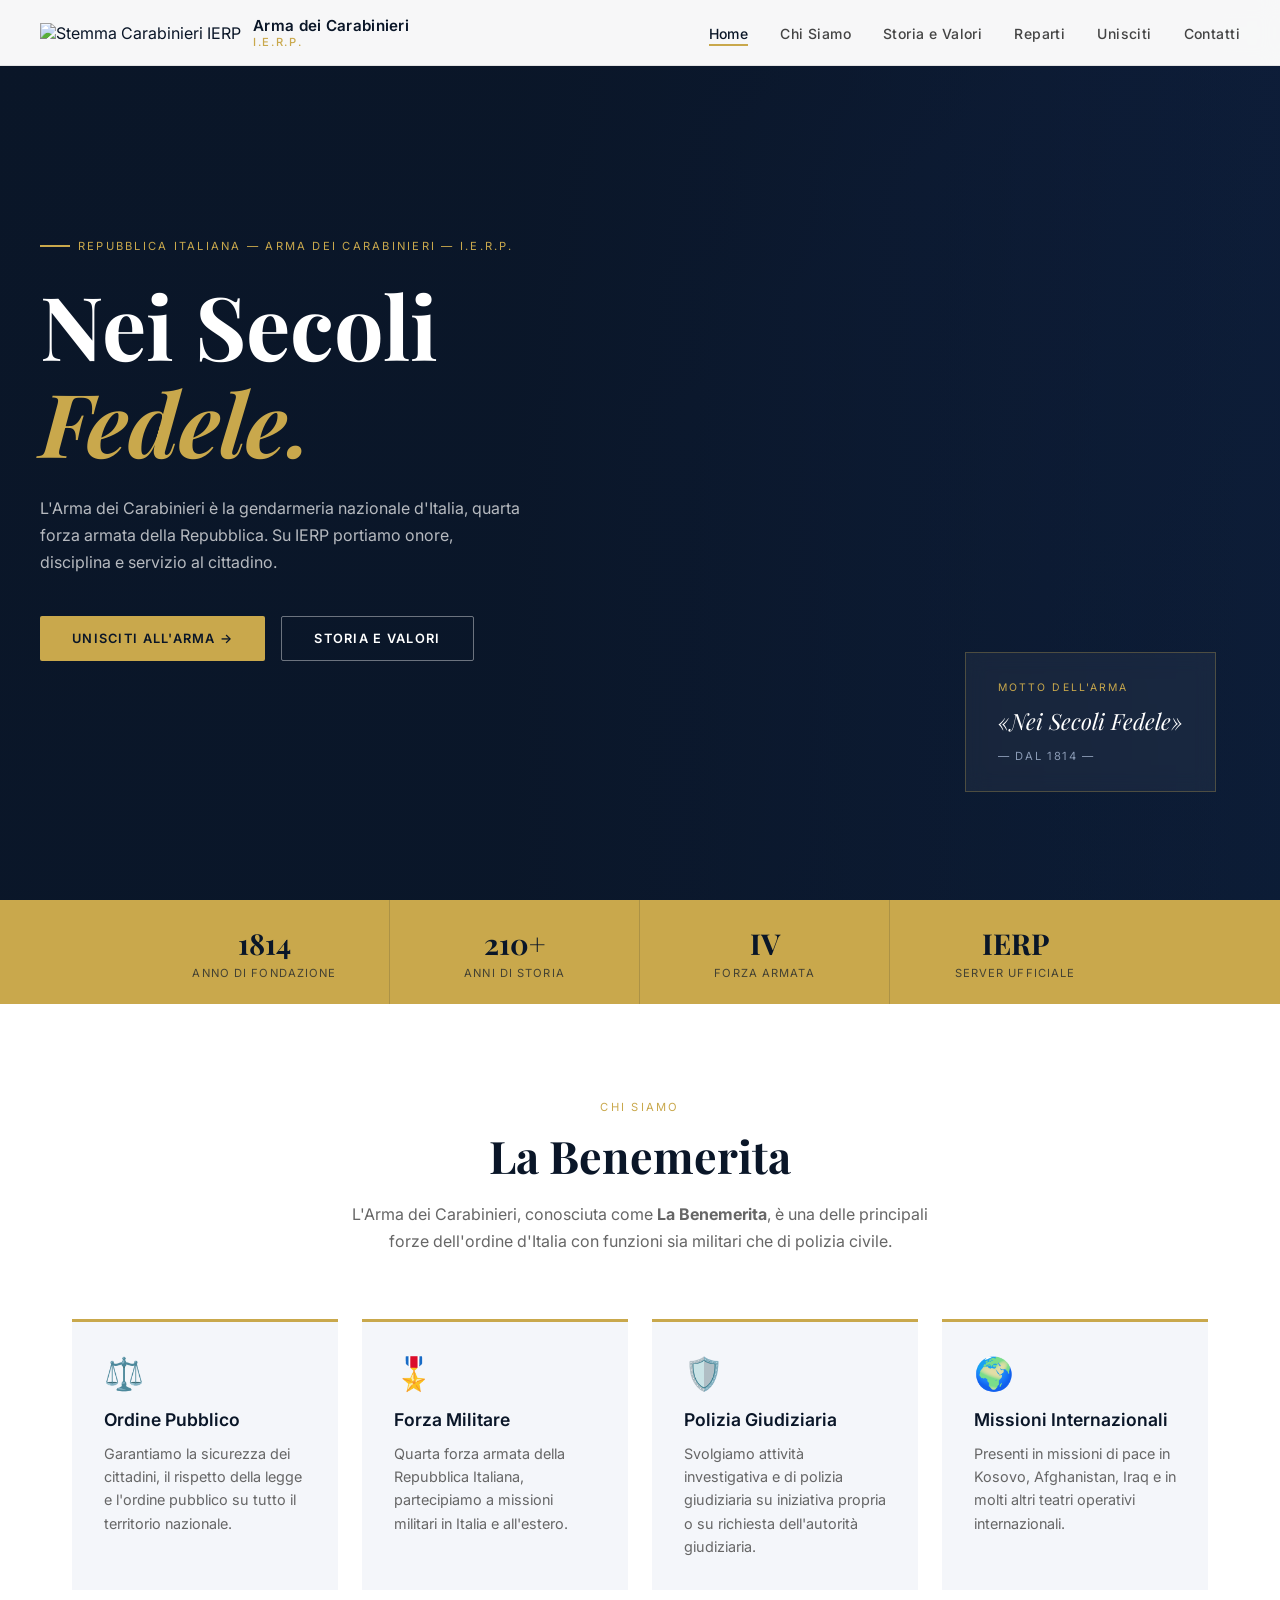
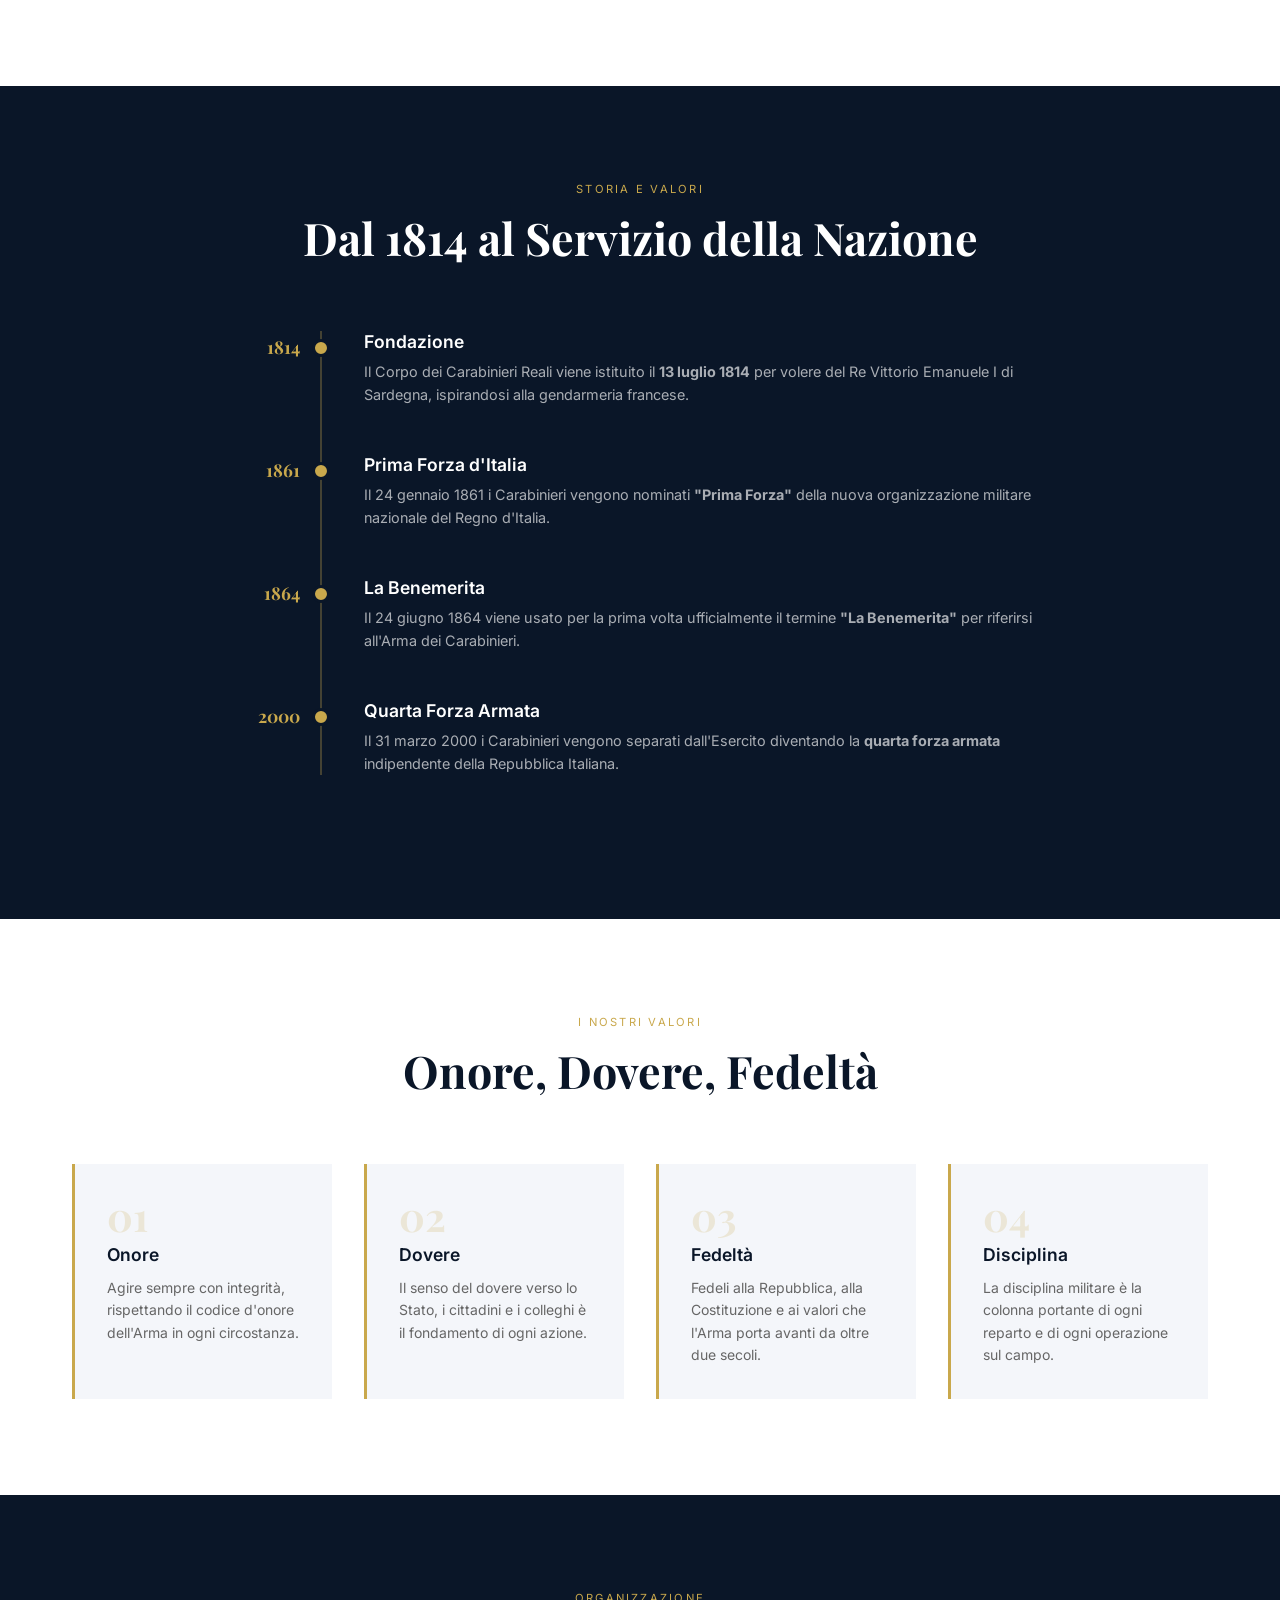
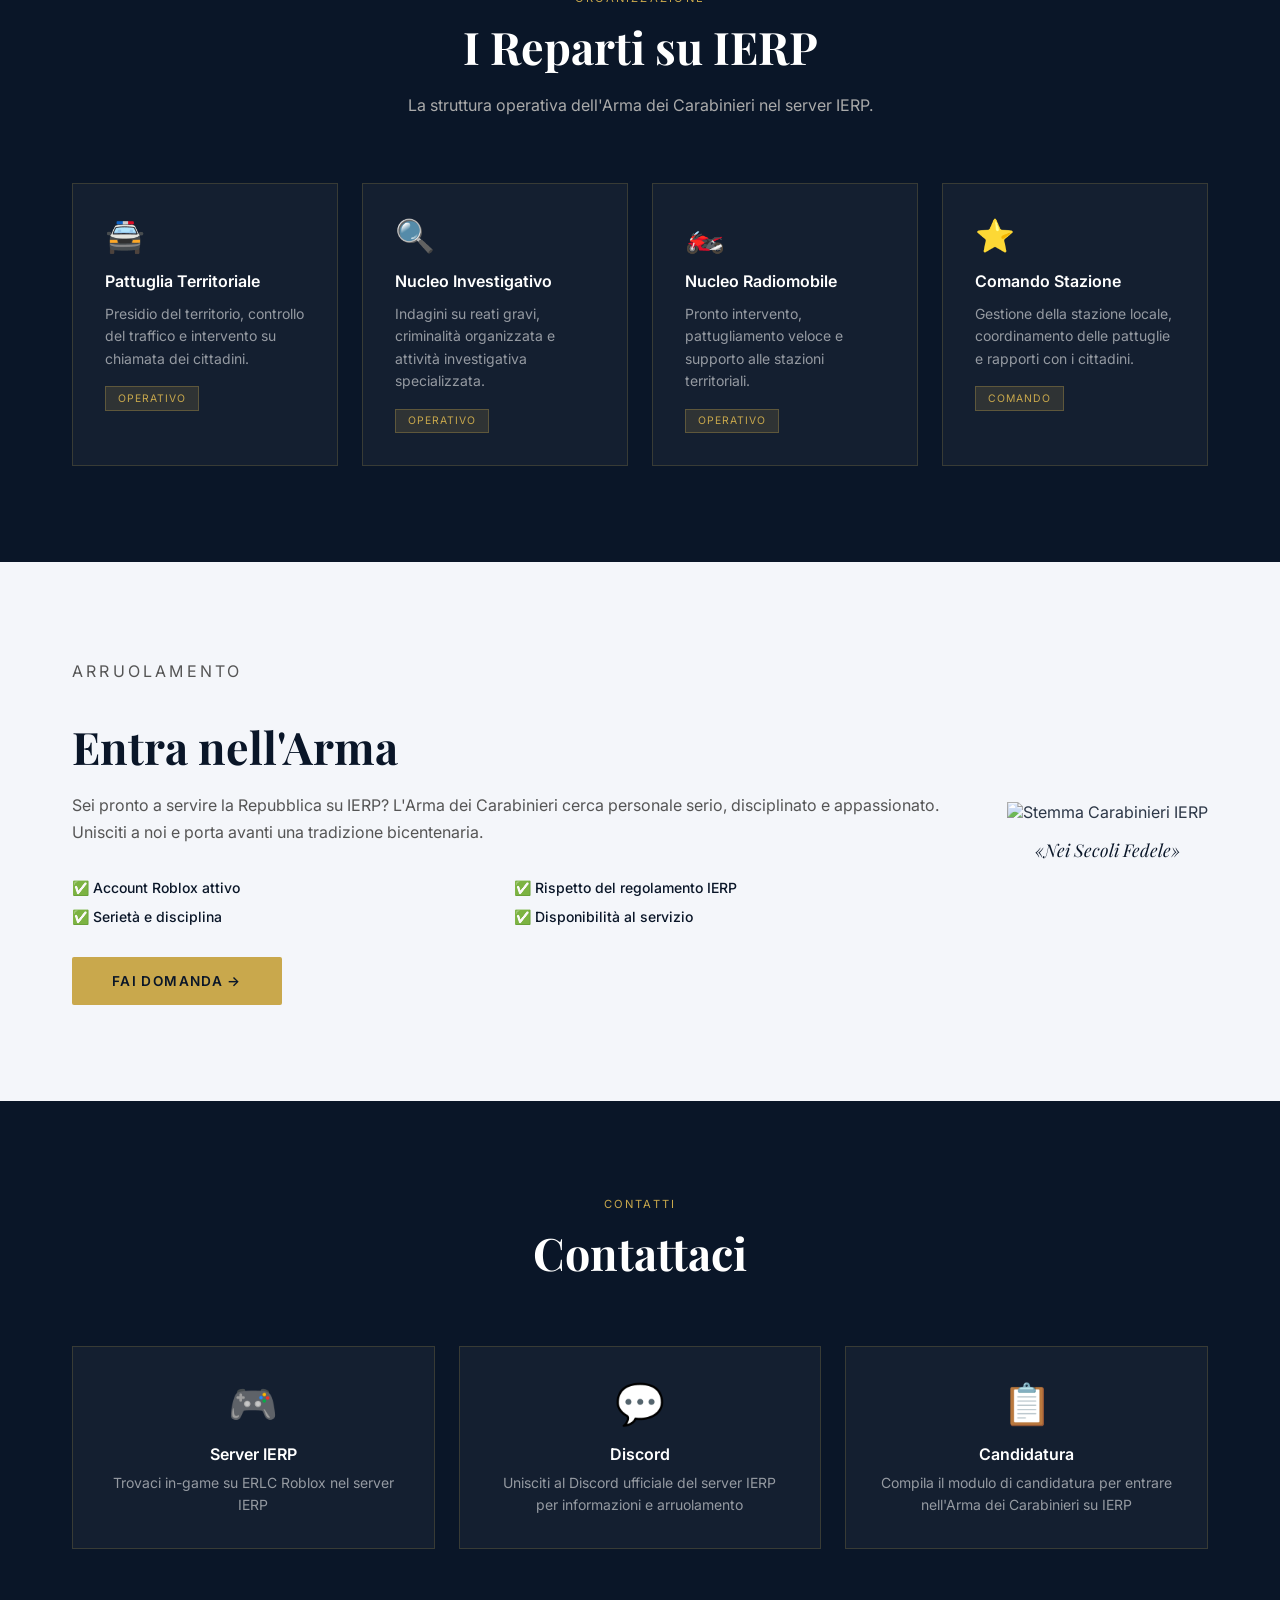
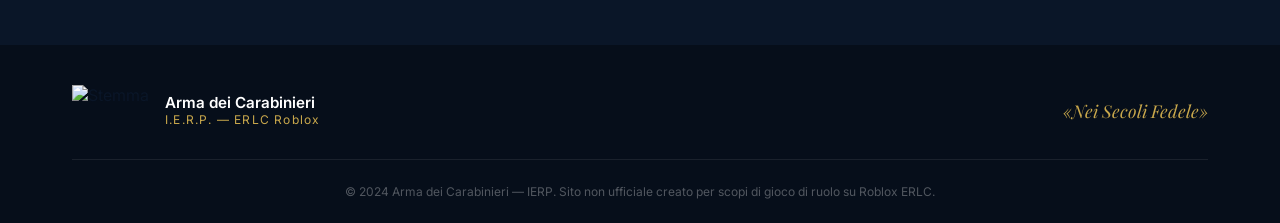
==== commit 6141855e: "Add files via upload" ====
--- a/index.html
+++ b/index.html
@@ -13,7 +13,7 @@
   <nav class="navbar" id="navbar">
     <div class="nav-brand">
       <div class="nav-logo">
-        <img src="https://upload.wikimedia.org/wikipedia/commons/thumb/3/3e/Emblem_of_the_Carabinieri.svg/120px-Emblem_of_the_Carabinieri.svg.png" alt="Stemma Carabinieri" />
+        <img src="https://res.cloudinary.com/dajjun43n/image/upload/v1776556698/occofjisvhzbzgfdn6qc.webp" alt="Stemma Carabinieri IERP" />
       </div>
       <div class="nav-title">
         <span class="nav-name">Arma dei Carabinieri</span>
@@ -233,7 +233,7 @@
         <a href="#contatti" class="btn btn-primary btn-large">Fai Domanda →</a>
       </div>
       <div class="join-badge">
-        <img src="https://upload.wikimedia.org/wikipedia/commons/thumb/3/3e/Emblem_of_the_Carabinieri.svg/200px-Emblem_of_the_Carabinieri.svg.png" alt="Stemma Carabinieri" />
+        <img src="https://res.cloudinary.com/dajjun43n/image/upload/v1776556698/occofjisvhzbzgfdn6qc.webp" alt="Stemma Carabinieri IERP" />
         <p>«Nei Secoli Fedele»</p>
       </div>
     </div>
@@ -271,7 +271,7 @@
     <div class="container">
       <div class="footer-top">
         <div class="footer-brand">
-          <img src="https://upload.wikimedia.org/wikipedia/commons/thumb/3/3e/Emblem_of_the_Carabinieri.svg/80px-Emblem_of_the_Carabinieri.svg.png" alt="Stemma" />
+          <img src="https://res.cloudinary.com/dajjun43n/image/upload/v1776556698/occofjisvhzbzgfdn6qc.webp" alt="Stemma" />
           <div>
             <p class="footer-name">Arma dei Carabinieri</p>
             <p class="footer-server">I.E.R.P. — ERLC Roblox</p>
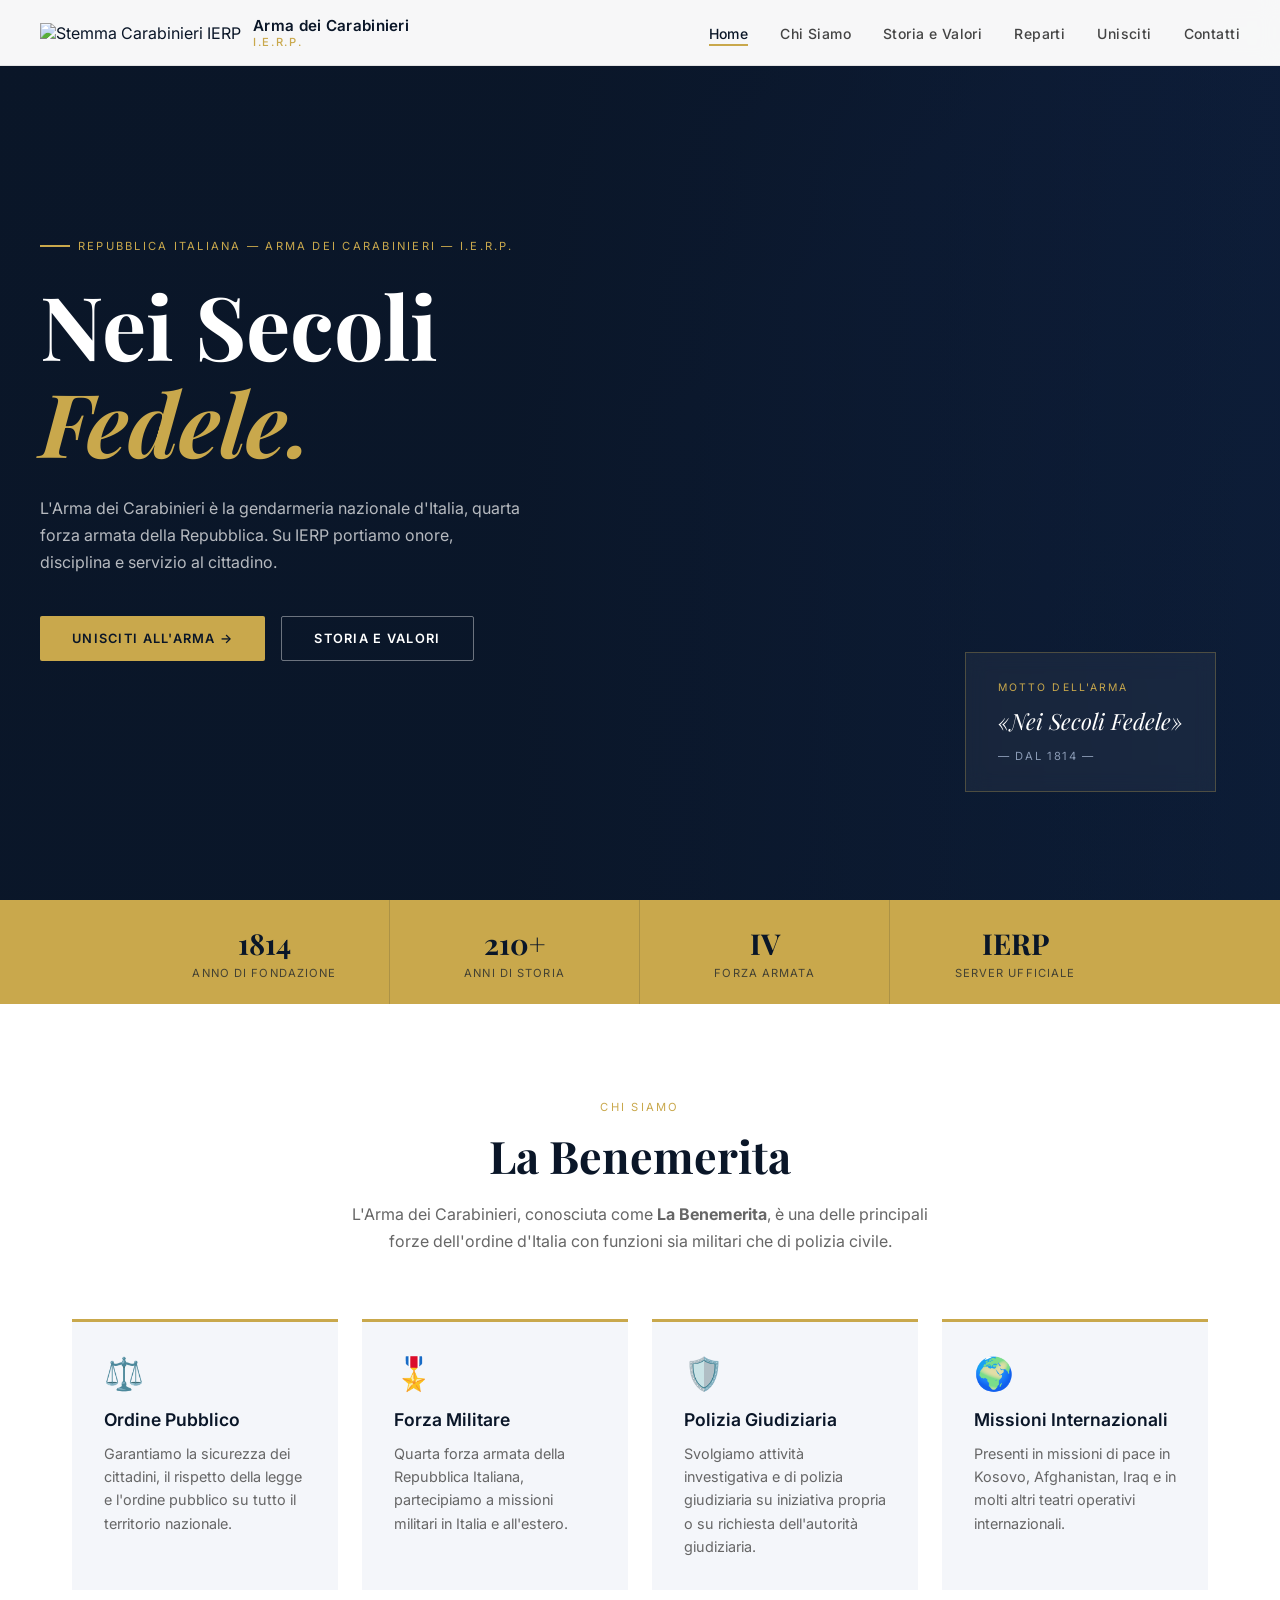
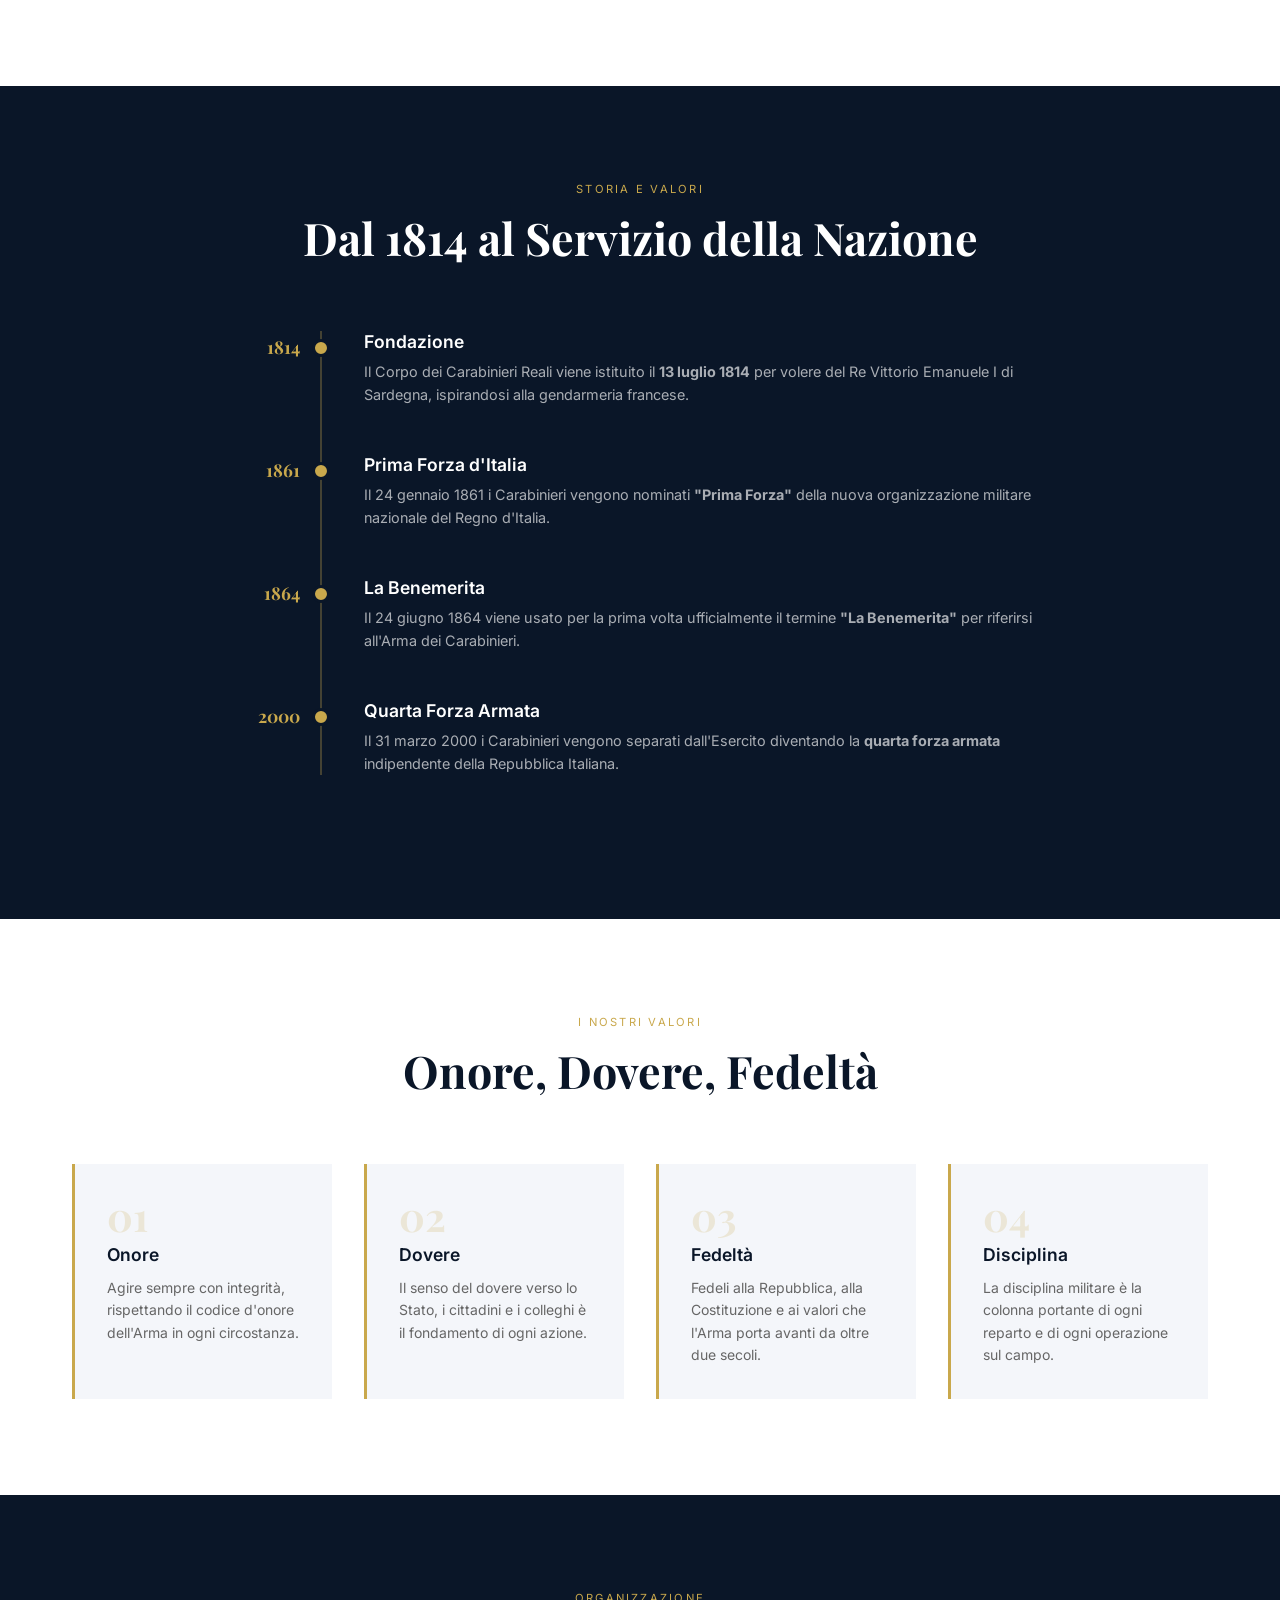
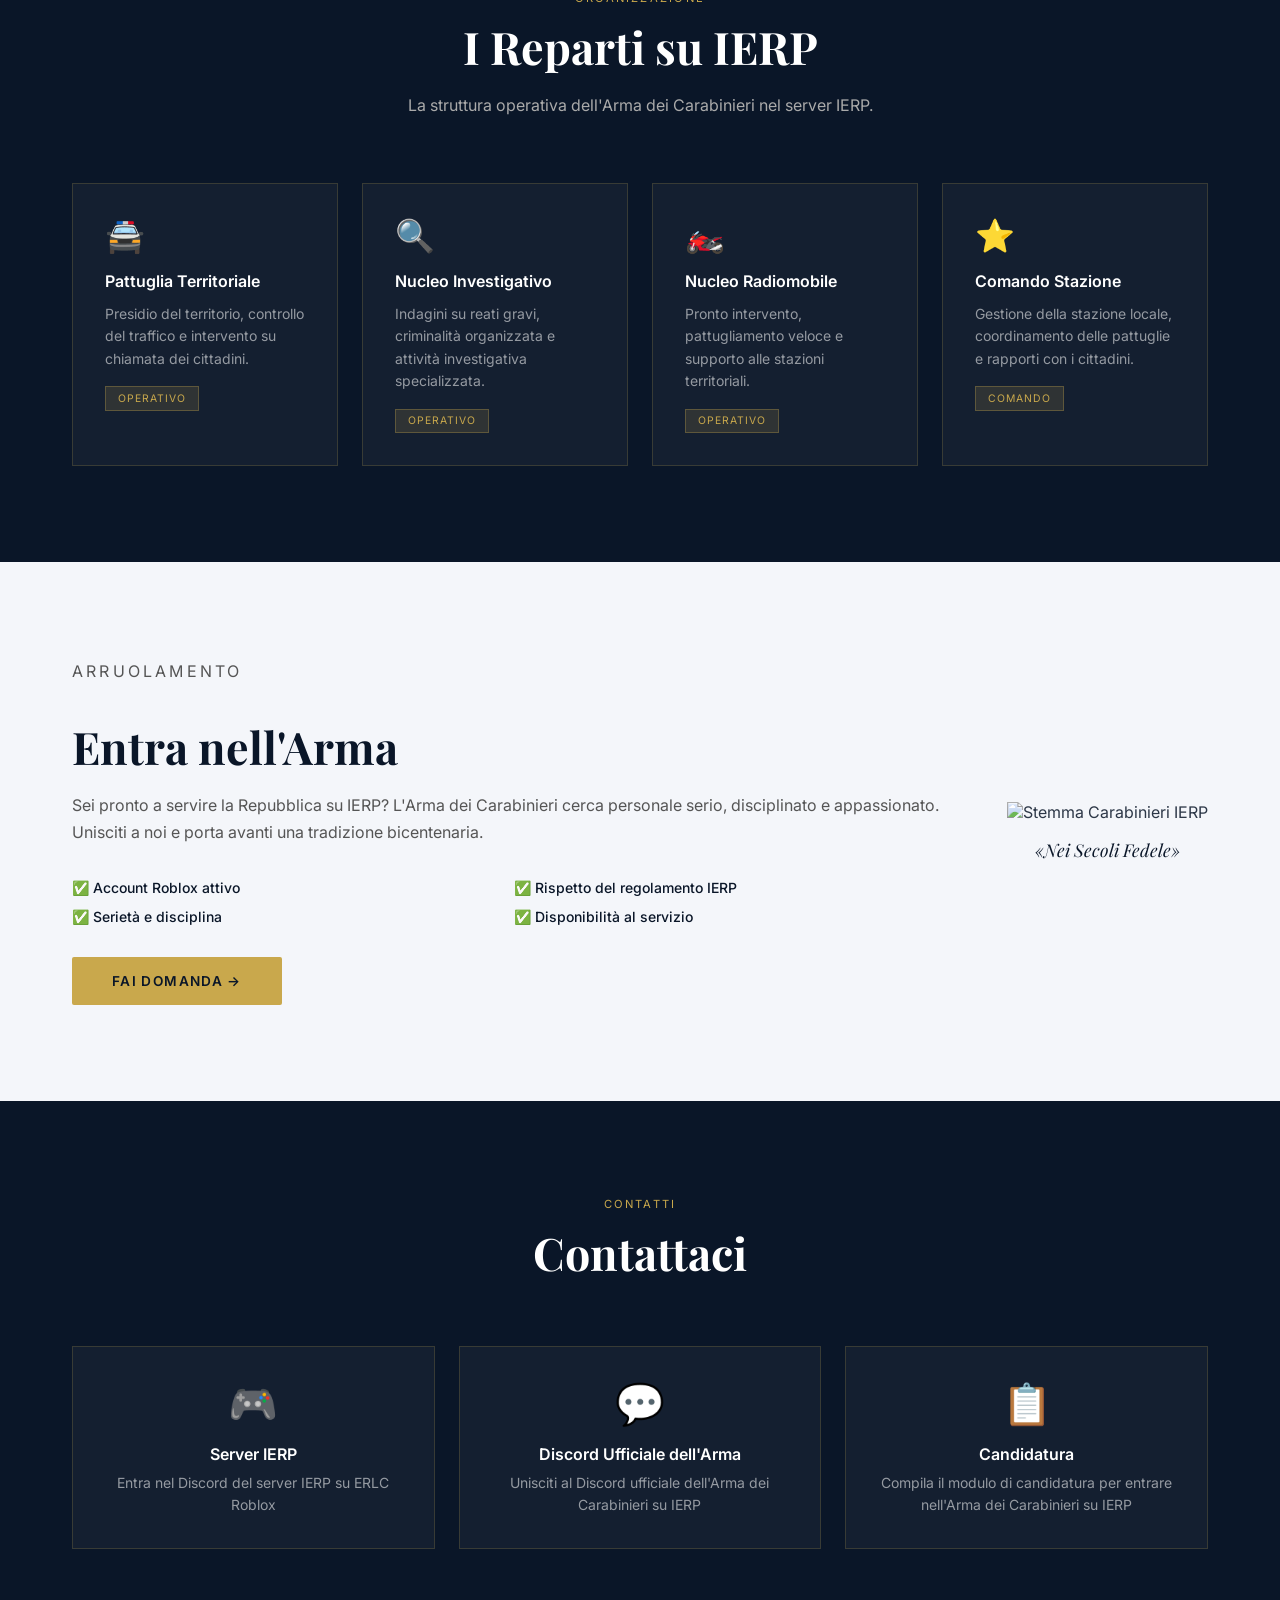
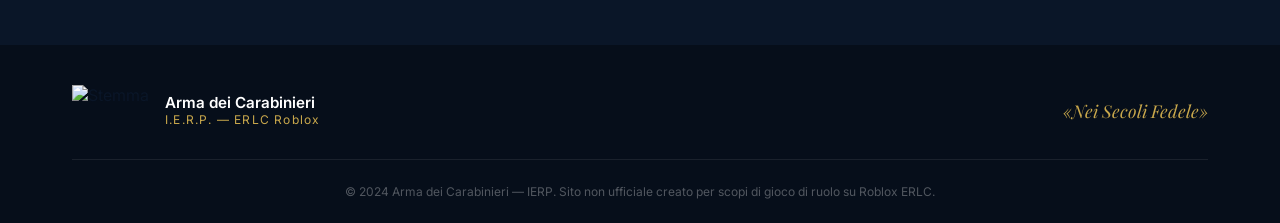
==== commit a81b92a9: "Add files via upload" ====
--- a/index.html
+++ b/index.html
@@ -247,21 +247,21 @@
         <h2>Contattaci</h2>
       </div>
       <div class="contact-grid">
-        <div class="contact-card">
+        <a class="contact-card contact-card-link" href="https://discord.gg/dq8QM5peT7" target="_blank" rel="noopener">
           <div class="contact-icon">🎮</div>
           <h3>Server IERP</h3>
-          <p>Trovaci in-game su ERLC Roblox nel server IERP</p>
-        </div>
-        <div class="contact-card">
+          <p>Entra nel Discord del server IERP su ERLC Roblox</p>
+        </a>
+        <a class="contact-card contact-card-link" href="https://discord.gg/E2d7zjSbQG" target="_blank" rel="noopener">
           <div class="contact-icon">💬</div>
-          <h3>Discord</h3>
-          <p>Unisciti al Discord ufficiale del server IERP per informazioni e arruolamento</p>
-        </div>
-        <div class="contact-card">
+          <h3>Discord Ufficiale dell'Arma</h3>
+          <p>Unisciti al Discord ufficiale dell'Arma dei Carabinieri su IERP</p>
+        </a>
+        <a class="contact-card contact-card-link" href="https://ierp-fdo.lovable.app" target="_blank" rel="noopener">
           <div class="contact-icon">📋</div>
           <h3>Candidatura</h3>
           <p>Compila il modulo di candidatura per entrare nell'Arma dei Carabinieri su IERP</p>
-        </div>
+        </a>
       </div>
     </div>
   </section>
--- a/style.css
+++ b/style.css
@@ -703,3 +703,17 @@
   .timeline-item::before { left: 52px; }
   .footer-top { flex-direction: column; gap: 1rem; text-align: center; }
 }
+
+/* Contact card as link */
+a.contact-card-link {
+  text-decoration: none;
+  display: block;
+  cursor: pointer;
+}
+
+a.contact-card-link:hover {
+  border-color: var(--gold);
+  background: rgba(201,168,76,0.08);
+  transform: translateY(-3px);
+  transition: all 0.3s;
+}
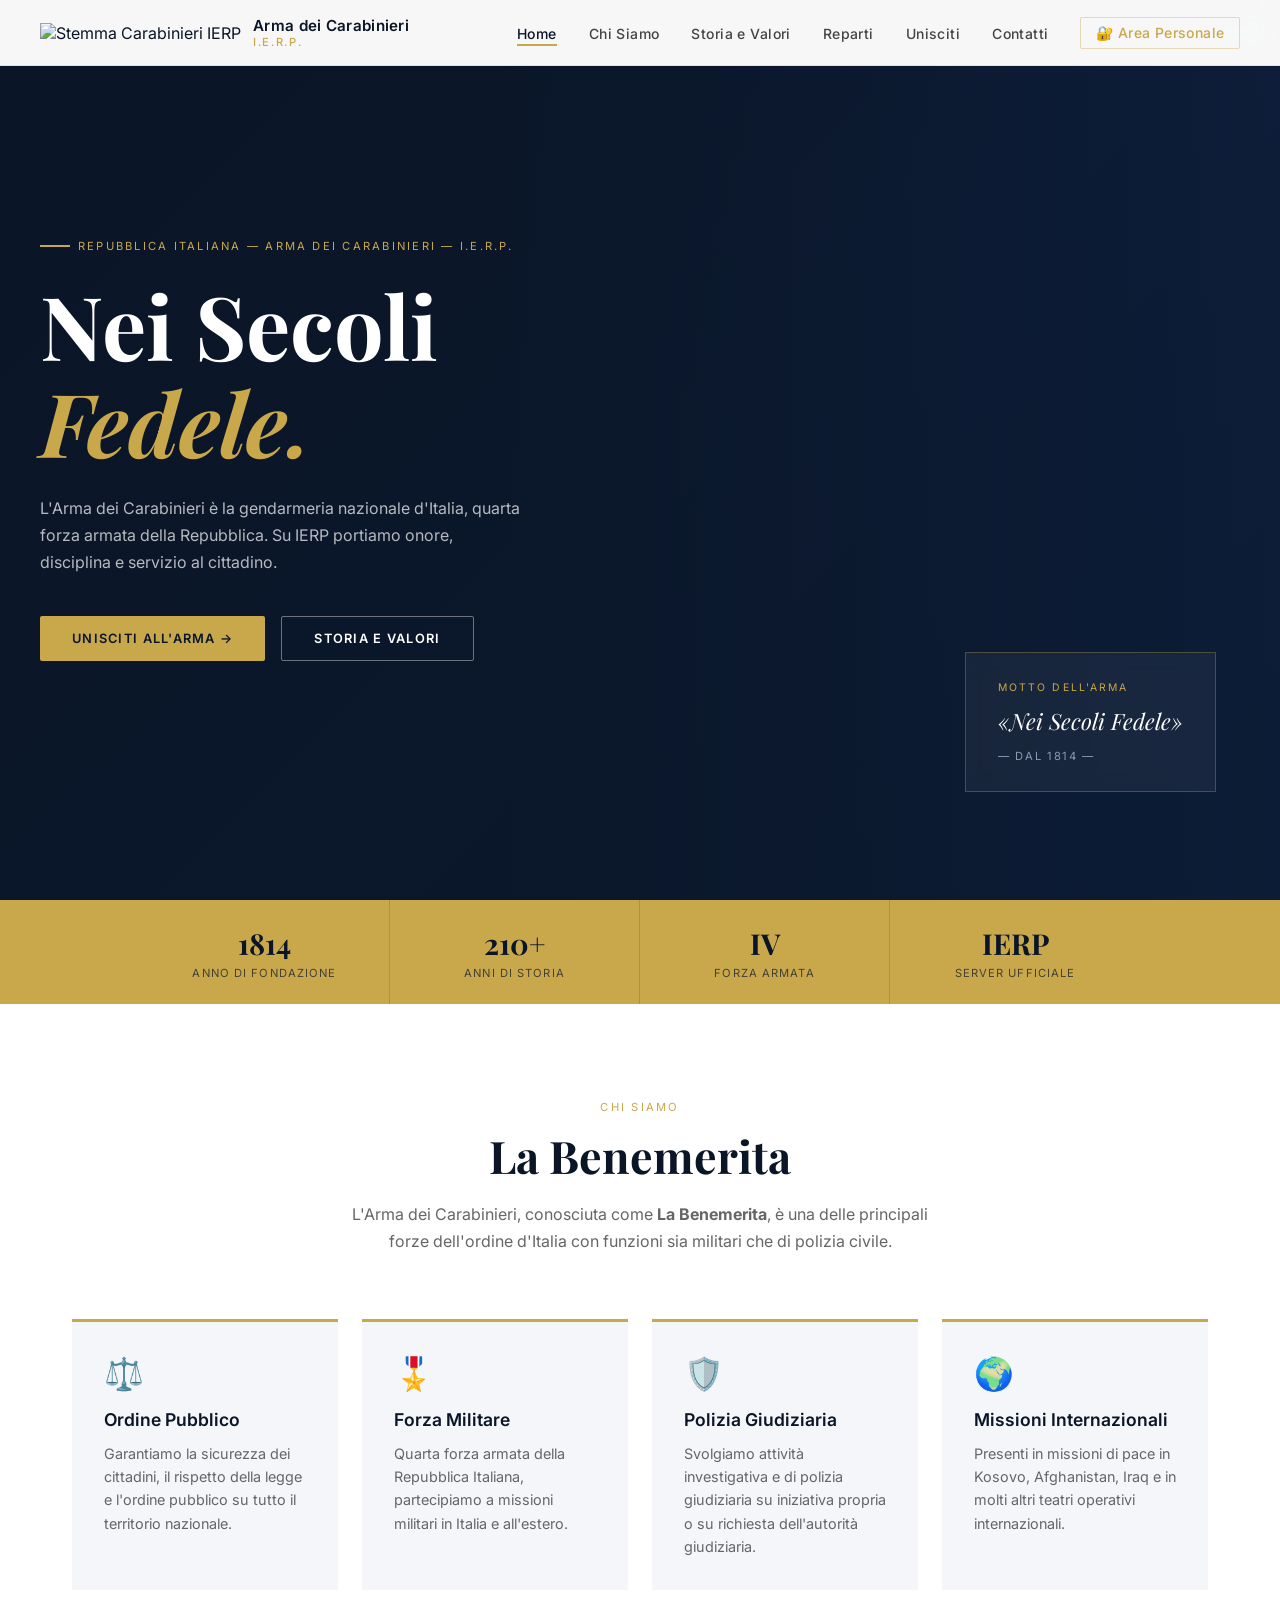
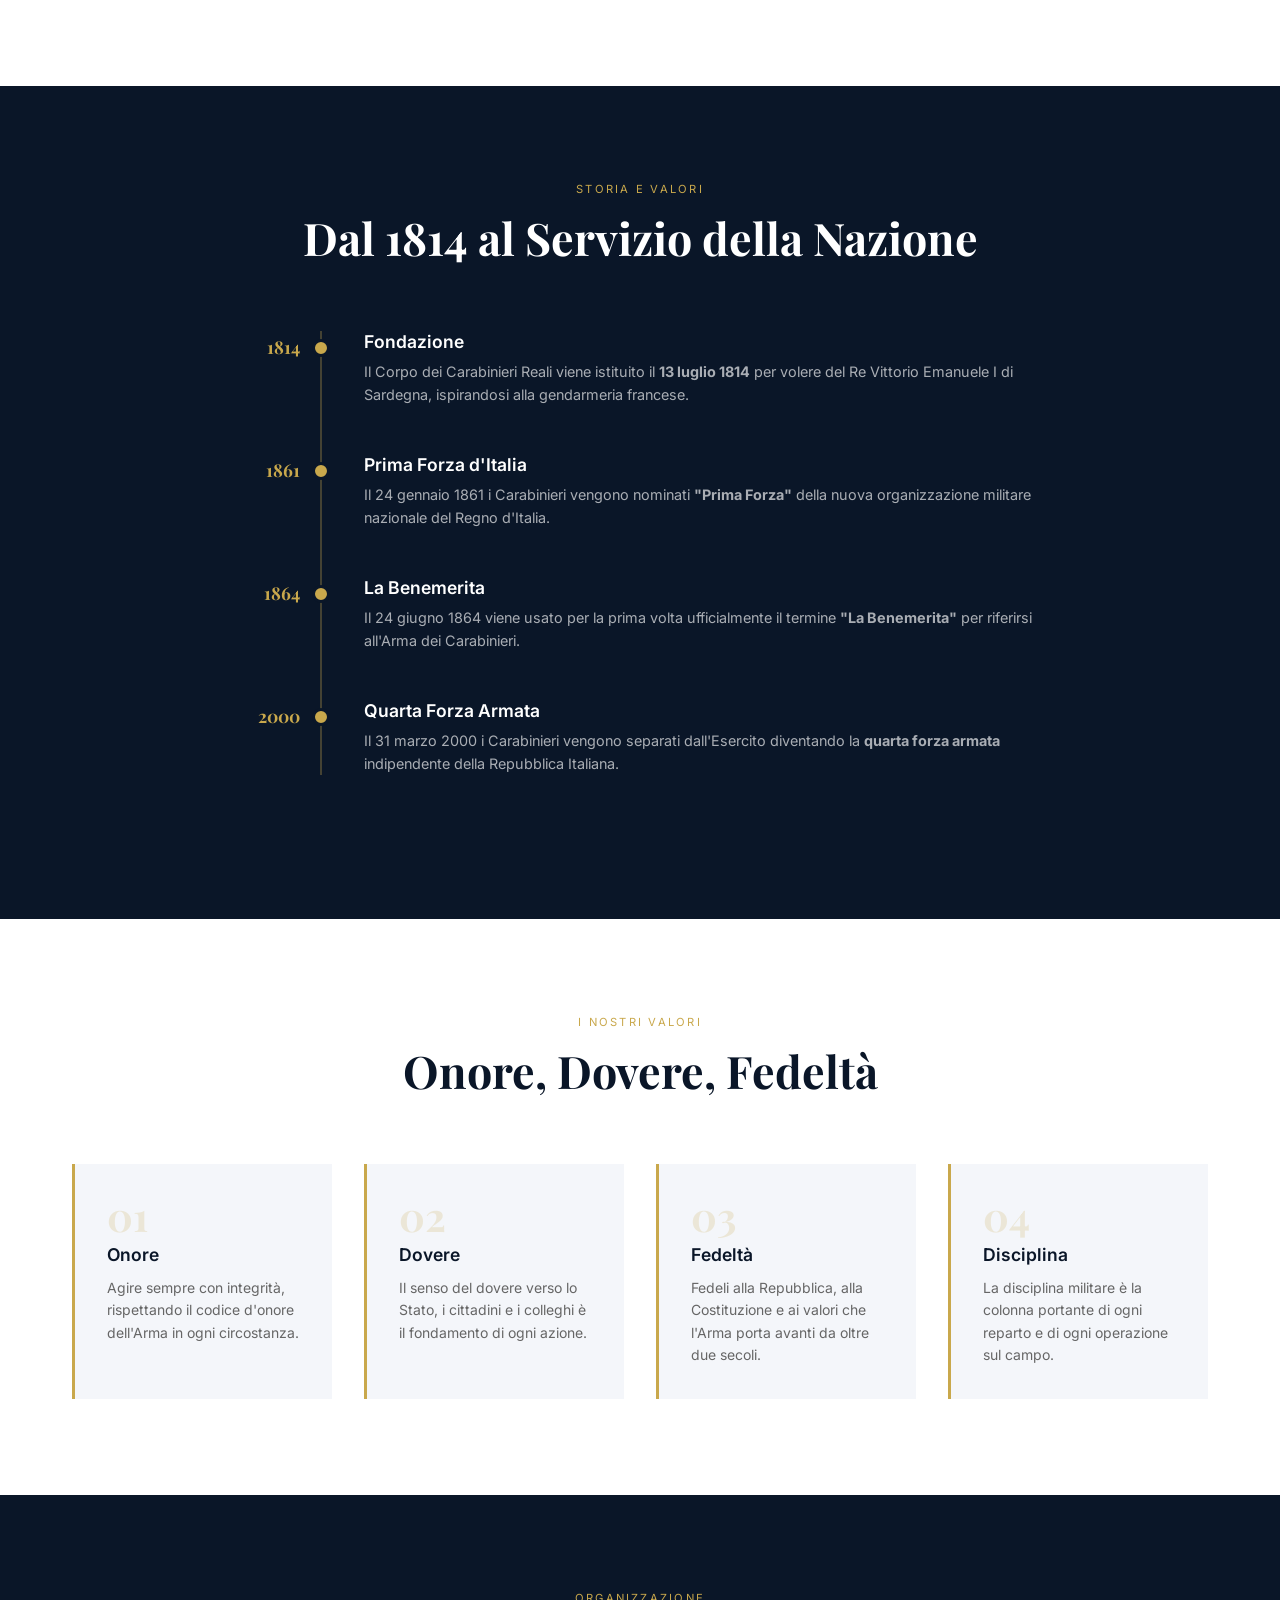
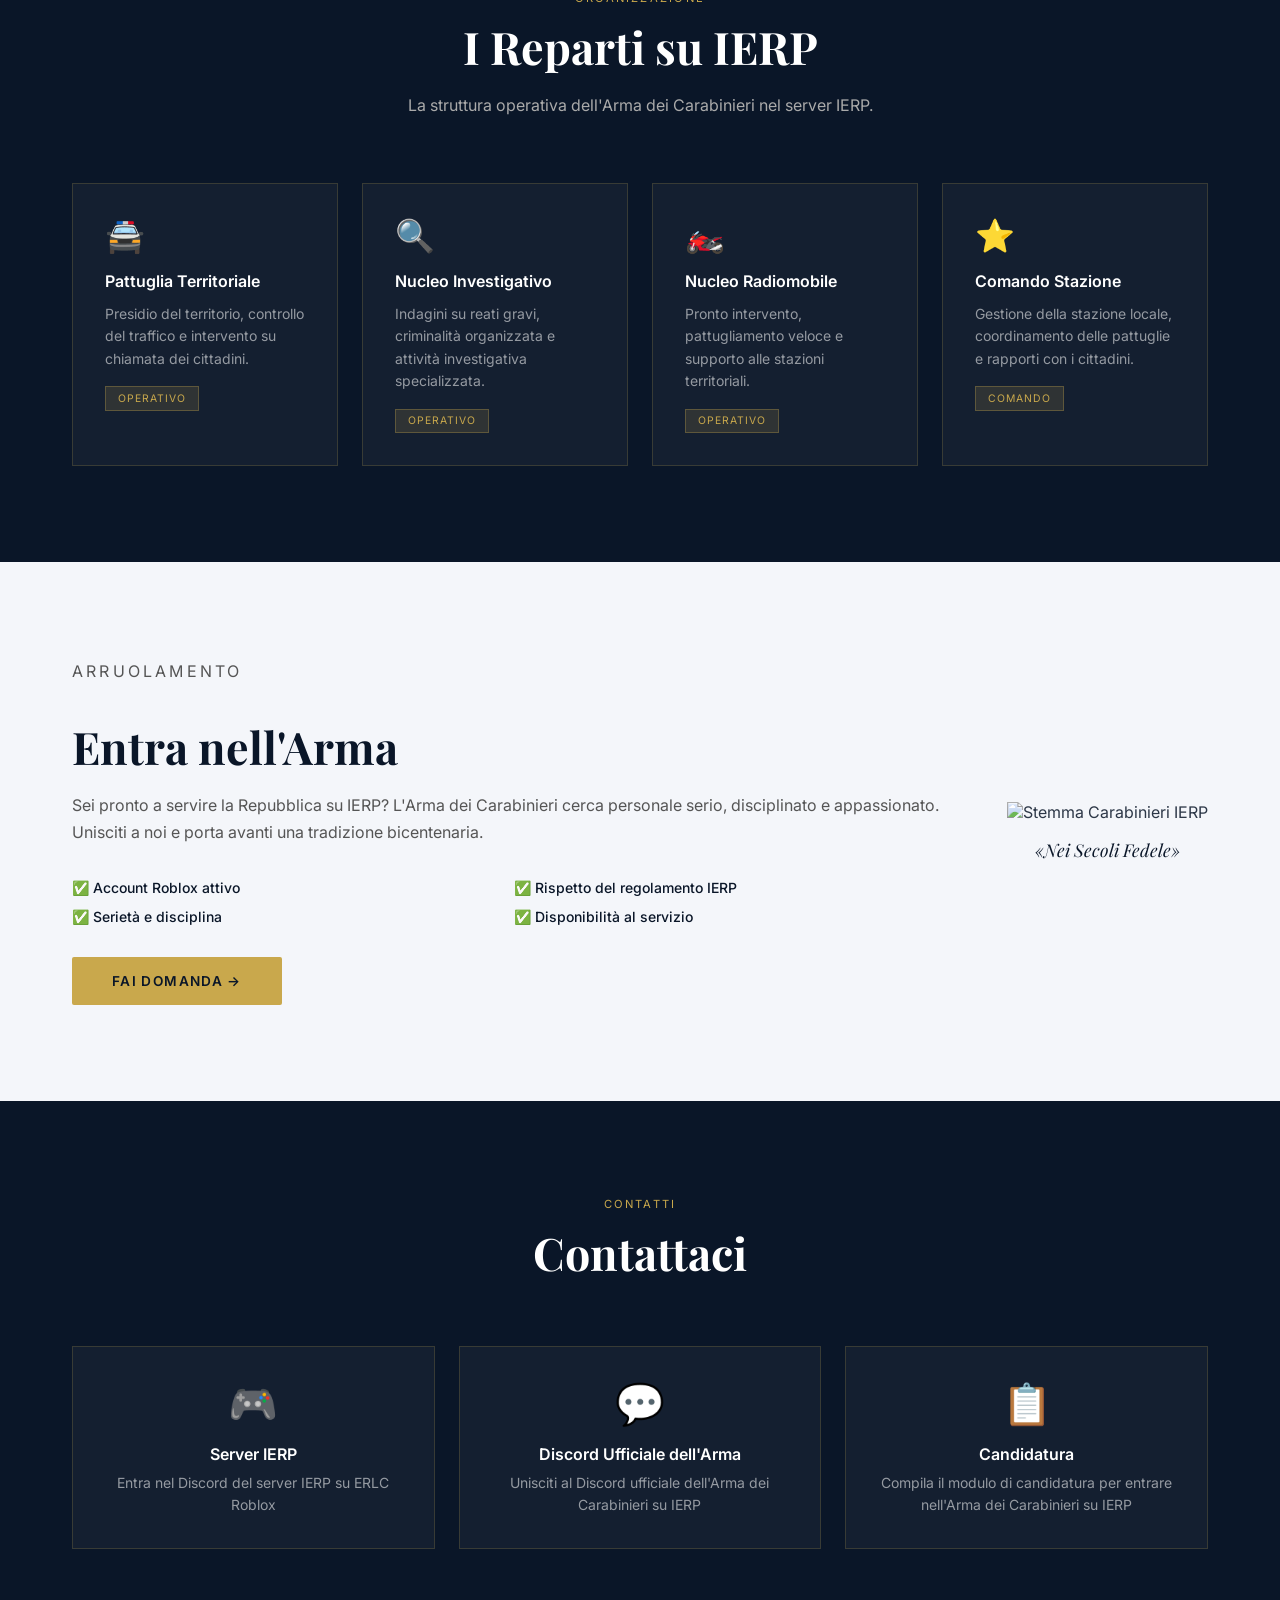
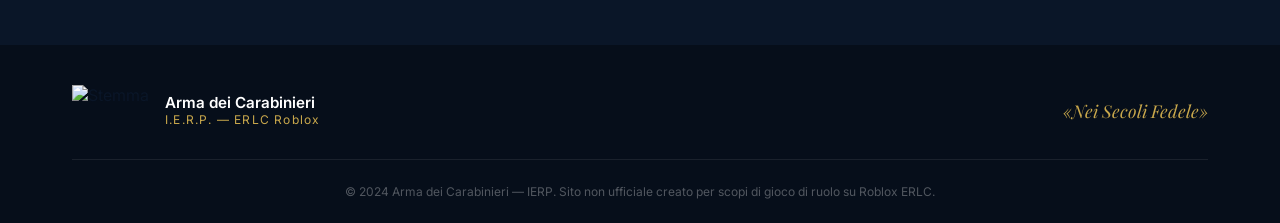
==== commit 050fab04: "Add files via upload" ====
--- a/index.html
+++ b/index.html
@@ -27,6 +27,7 @@
       <li><a href="#reparti">Reparti</a></li>
       <li><a href="#unisciti">Unisciti</a></li>
       <li><a href="#contatti">Contatti</a></li>
+      <li><a href="admin.html" class="nav-area-personale">🔐 Area Personale</a></li>
     </ul>
     <div class="nav-toggle" id="navToggle">
       <span></span><span></span><span></span>
--- a/style.css
+++ b/style.css
@@ -717,3 +717,19 @@
   transform: translateY(-3px);
   transition: all 0.3s;
 }
+
+/* Area Personale nav link */
+.nav-area-personale {
+  color: var(--gold) !important;
+  border: 1px solid rgba(201,168,76,0.4);
+  padding: 0.4rem 0.9rem !important;
+  border-radius: 2px;
+  transition: background 0.2s, border-color 0.2s !important;
+}
+
+.nav-area-personale:hover {
+  background: rgba(201,168,76,0.1);
+  border-color: var(--gold);
+}
+
+.nav-area-personale::after { display: none !important; }
